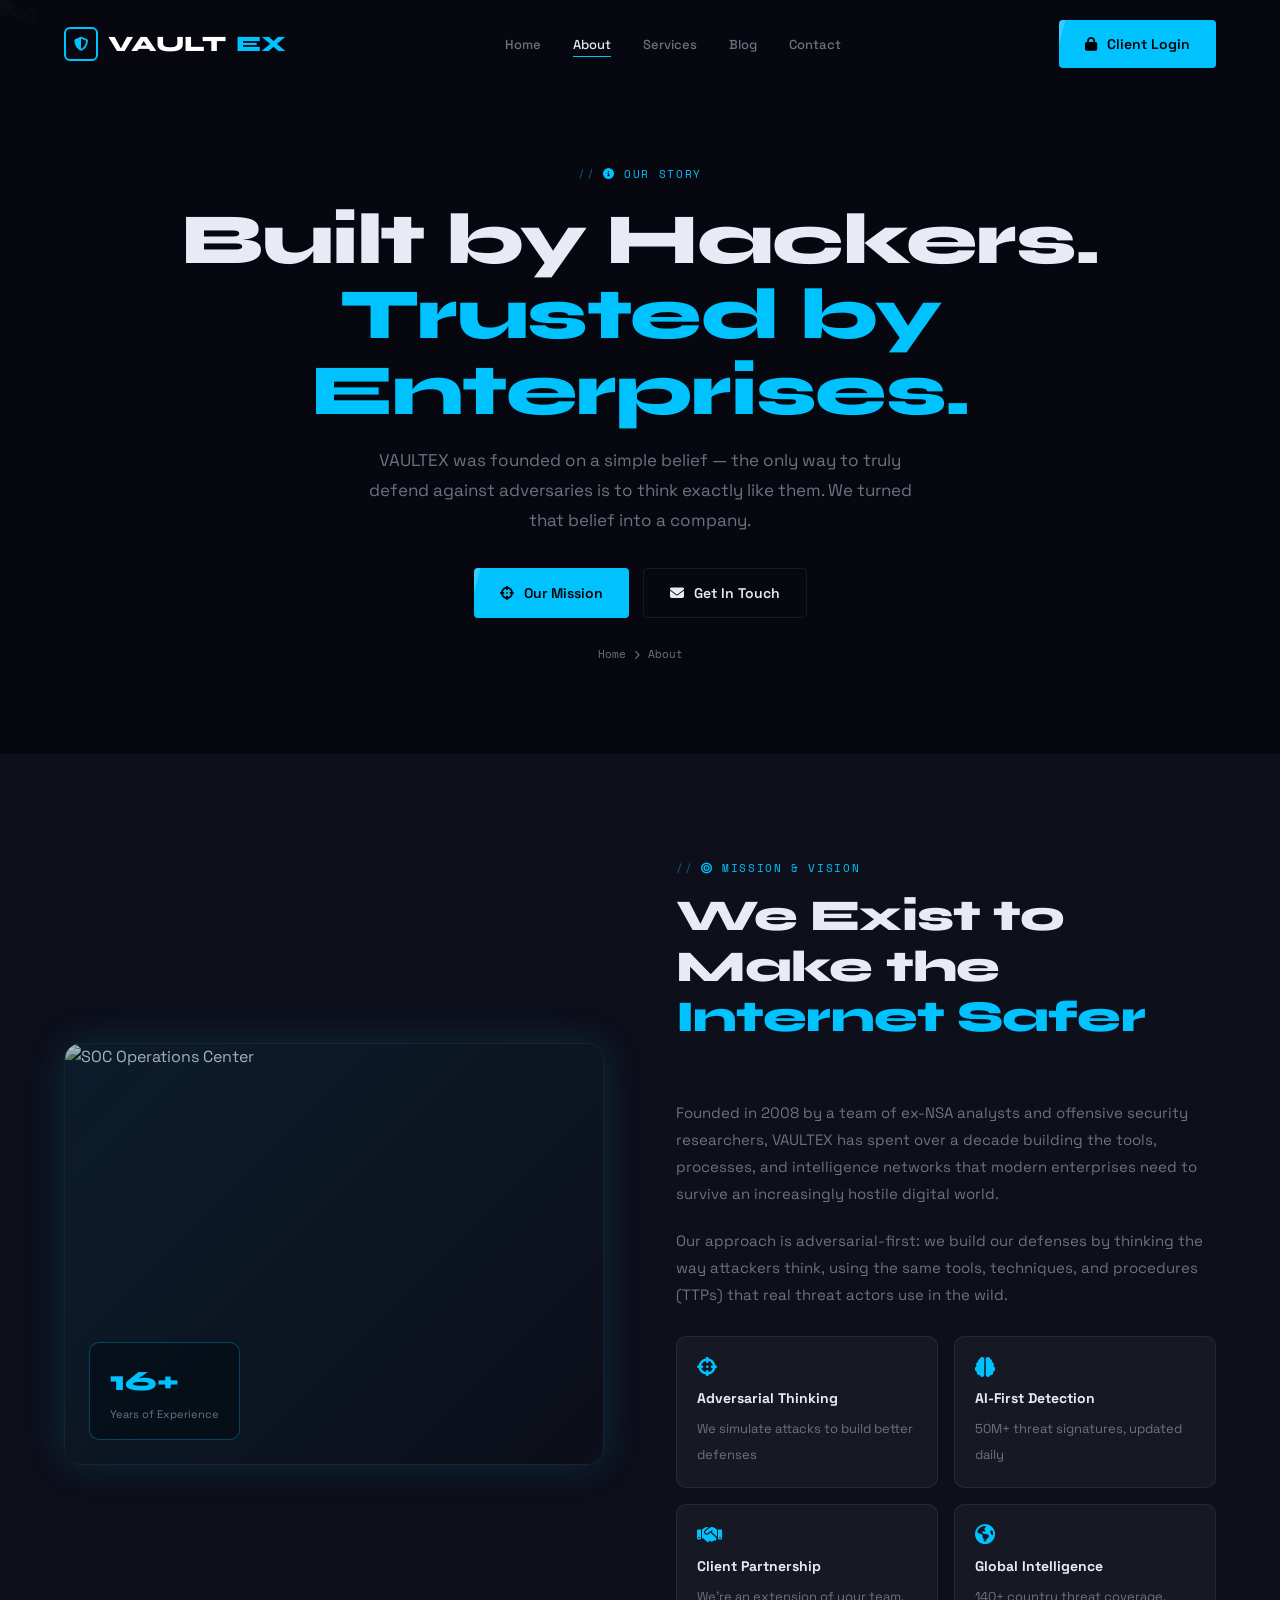
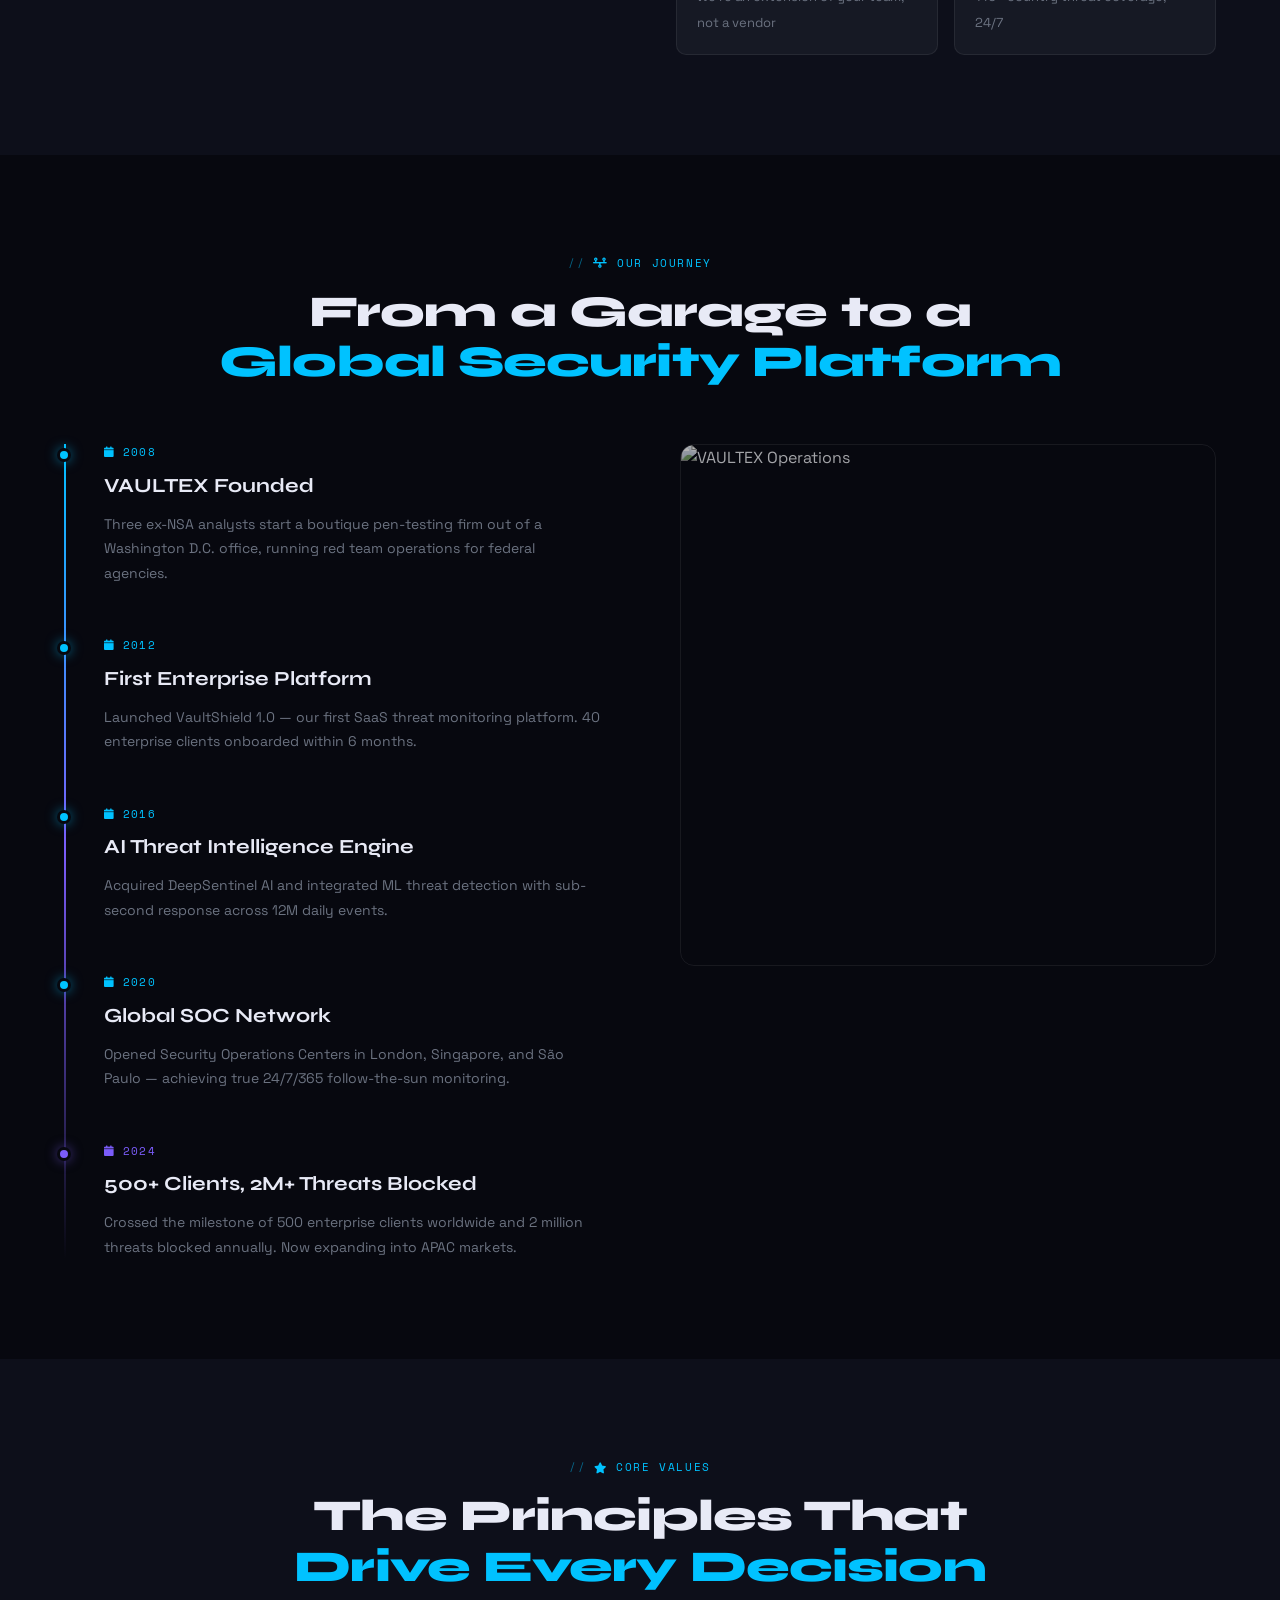
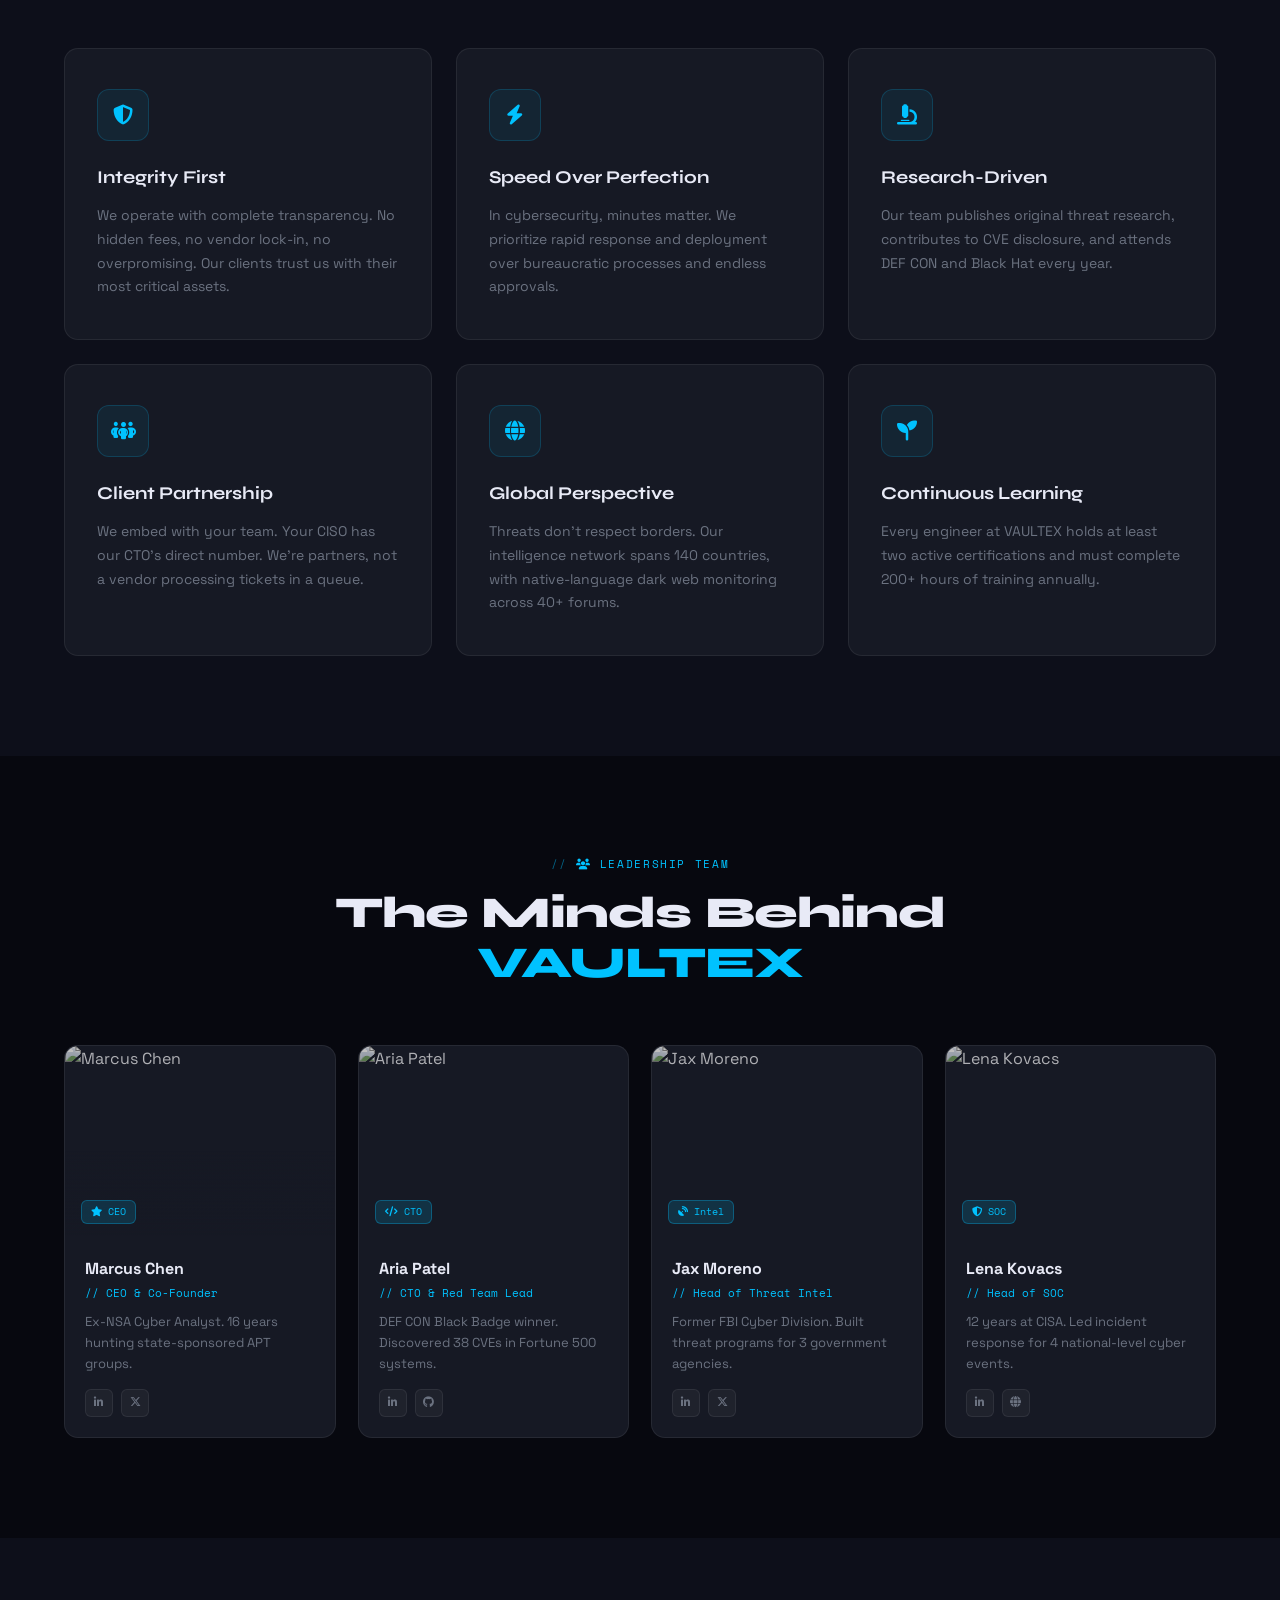
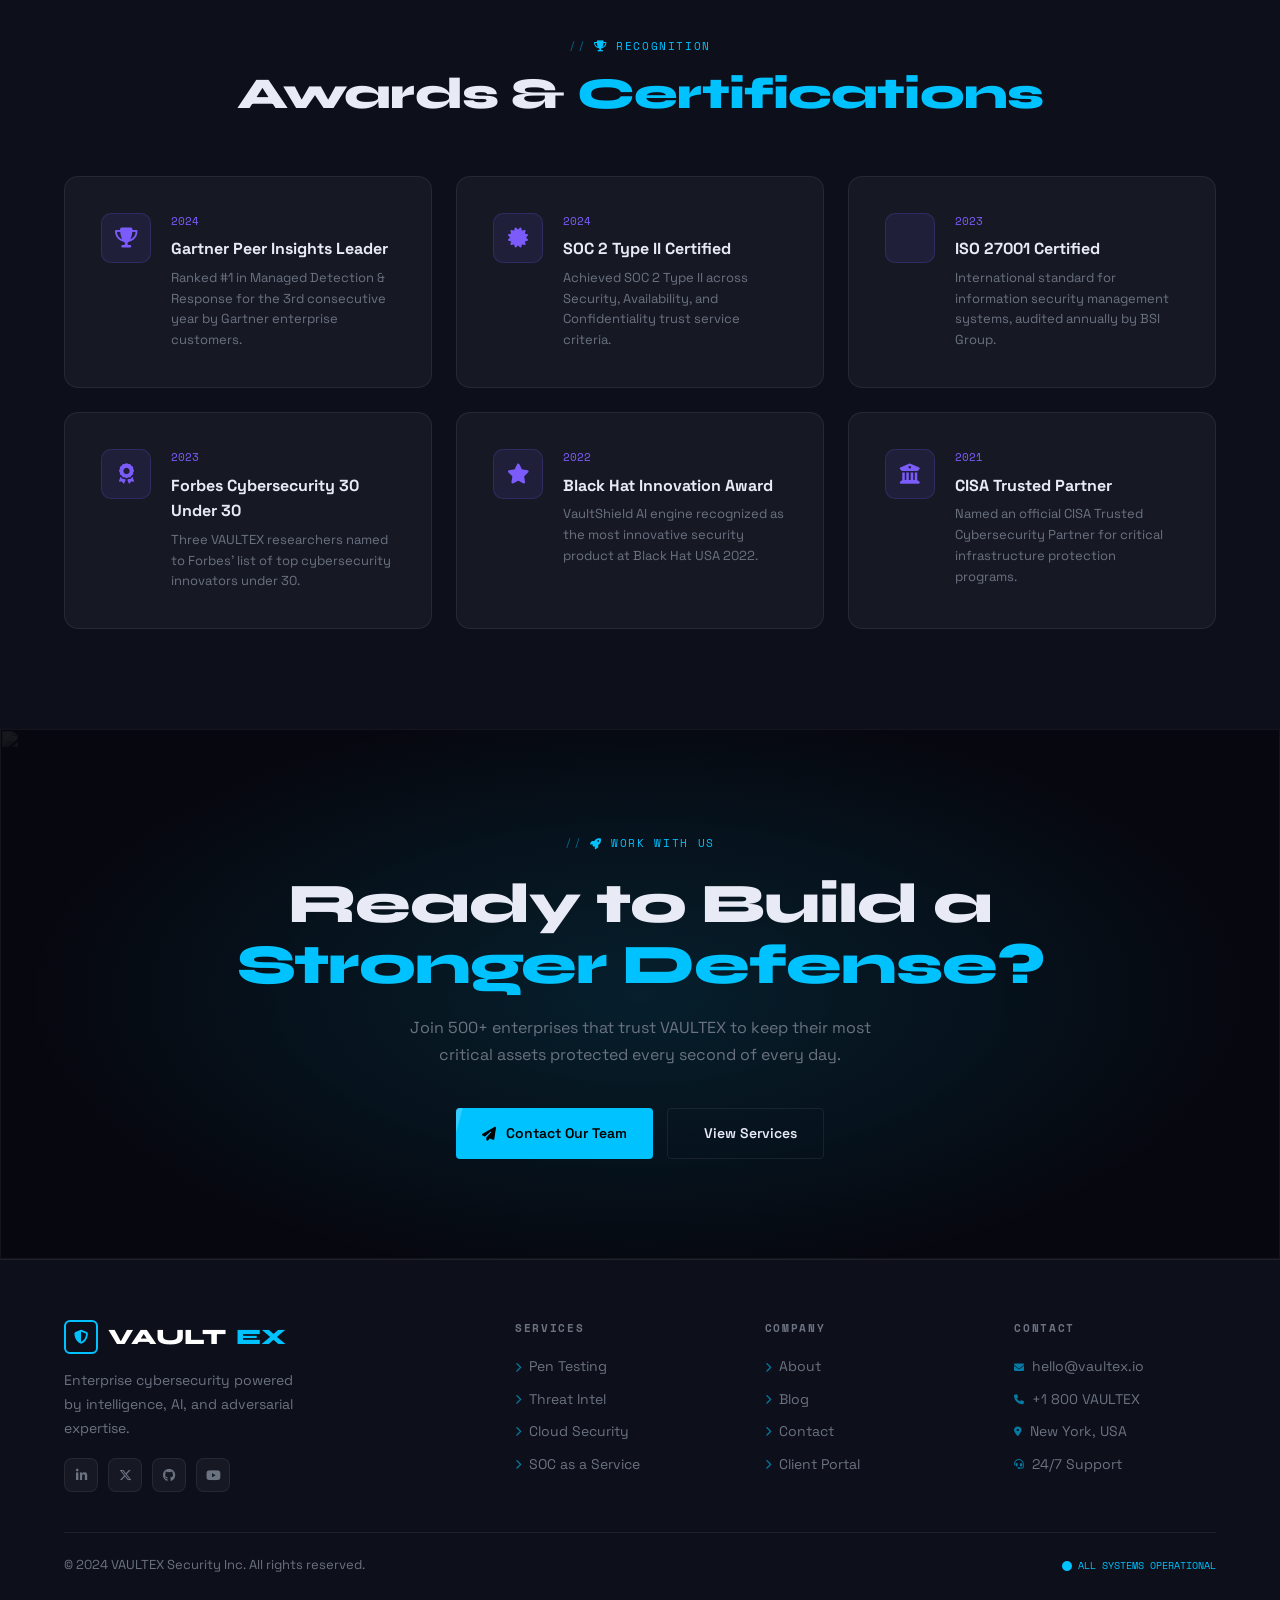
==== about.html @ 7a9f147d "first commit" ====
<!DOCTYPE html>
<html lang="en">
<head>
<meta charset="UTF-8"><meta name="viewport" content="width=device-width, initial-scale=1.0">
<title>About — VAULTEX Cyber Defense</title>
<link href="https://fonts.googleapis.com/css2?family=Space+Grotesk:wght@300;400;500;600;700&family=Space+Mono:wght@400;700&family=Syne:wght@700;800&display=swap" rel="stylesheet">
<link rel="stylesheet" href="https://cdnjs.cloudflare.com/ajax/libs/font-awesome/6.5.1/css/all.min.css">
<style>
:root{--bg:#07080F;--bg2:#0D0F1A;--bg3:#111420;--surface:#161924;--border:rgba(255,255,255,0.07);--accent:#00C2FF;--accent2:#7B5CFA;--danger:#FF3D6B;--green:#00FF88;--text:#E8EAF6;--muted:#6B7280;--mono:'Space Mono',monospace;--sans:'Space Grotesk',sans-serif;--display:'Syne',sans-serif;--glow:0 0 40px rgba(0,194,255,0.15);}
*,*::before,*::after{box-sizing:border-box;margin:0;padding:0;}
html{scroll-behavior:smooth;}
body{background:var(--bg);color:var(--text);font-family:var(--sans);line-height:1.6;overflow-x:hidden;}
::-webkit-scrollbar{width:4px;}::-webkit-scrollbar-track{background:var(--bg);}::-webkit-scrollbar-thumb{background:var(--accent);border-radius:2px;}
.container{max-width:1200px;margin:0 auto;padding:0 24px;}
.tag{font-family:var(--mono);font-size:11px;letter-spacing:.15em;text-transform:uppercase;color:var(--accent);display:inline-flex;align-items:center;gap:8px;}
.tag::before{content:'//';opacity:.5;}
.btn{display:inline-flex;align-items:center;gap:10px;padding:13px 26px;border-radius:4px;font-family:var(--sans);font-weight:600;font-size:14px;cursor:pointer;transition:all .3s;text-decoration:none;border:none;}
.btn-primary{background:var(--accent);color:#000;position:relative;overflow:hidden;}
.btn-primary::after{content:'';position:absolute;inset:0;background:rgba(255,255,255,.2);transform:translateX(-100%) skewX(-15deg);transition:transform .4s;}
.btn-primary:hover::after{transform:translateX(110%) skewX(-15deg);}
.btn-primary:hover{box-shadow:0 0 30px rgba(0,194,255,.4);}
.btn-outline{background:transparent;color:var(--text);border:1px solid var(--border);}
.btn-outline:hover{border-color:var(--accent);color:var(--accent);}
/* NAV */
nav{position:fixed;top:0;left:0;right:0;z-index:1000;padding:20px 0;transition:all .4s;}
nav.scrolled{background:rgba(7,8,15,.95);backdrop-filter:blur(20px);padding:14px 0;border-bottom:1px solid var(--border);}
.nav-inner{display:flex;align-items:center;justify-content:space-between;}
.logo{font-family:var(--display);font-size:22px;font-weight:800;color:#fff;text-decoration:none;display:flex;align-items:center;gap:10px;}
.logo-icon{width:34px;height:34px;border:2px solid var(--accent);border-radius:6px;display:flex;align-items:center;justify-content:center;color:var(--accent);font-size:14px;}
.logo span{color:var(--accent);}
.nav-links{display:flex;align-items:center;gap:32px;list-style:none;}
.nav-links a{font-size:13px;font-weight:500;color:var(--muted);text-decoration:none;transition:color .2s;position:relative;}
.nav-links a::after{content:'';position:absolute;bottom:-4px;left:0;width:0;height:1px;background:var(--accent);transition:width .3s;}
.nav-links a:hover,.nav-links a.active{color:var(--text);}
.nav-links a.active::after,.nav-links a:hover::after{width:100%;}
.hamburger{display:none;flex-direction:column;gap:5px;cursor:pointer;padding:4px;background:none;border:none;}
.hamburger span{display:block;width:24px;height:2px;background:var(--text);border-radius:2px;transition:all .3s;}
.hamburger.open span:nth-child(1){transform:translateY(7px) rotate(45deg);}
.hamburger.open span:nth-child(2){opacity:0;}
.hamburger.open span:nth-child(3){transform:translateY(-7px) rotate(-45deg);}
.mobile-menu{display:none;position:fixed;inset:0;background:rgba(7,8,15,.98);backdrop-filter:blur(20px);z-index:999;flex-direction:column;align-items:center;justify-content:center;gap:28px;opacity:0;transition:opacity .3s;}
.mobile-menu.open{opacity:1;}
.mobile-menu a{font-family:var(--display);font-size:26px;font-weight:700;color:var(--muted);text-decoration:none;transition:color .2s;}
.mobile-menu a:hover{color:var(--accent);}
/* HERO */
.page-hero{padding:160px 0 90px;position:relative;overflow:hidden;}
.ph-bg{position:absolute;inset:0;}
.ph-bg img{width:100%;height:100%;object-fit:cover;opacity:.1;filter:saturate(.3) hue-rotate(180deg);}
.ph-bg::after{content:'';position:absolute;inset:0;background:linear-gradient(180deg,rgba(7,8,15,.8) 0%,rgba(7,8,15,.97) 100%);}
.ph-inner{position:relative;z-index:1;text-align:center;}
.ph-inner .tag{justify-content:center;margin-bottom:18px;}
.ph-title{font-family:var(--display);font-size:clamp(42px,6vw,72px);font-weight:800;line-height:1.05;letter-spacing:-.02em;margin-bottom:18px;}
.ph-title span{color:var(--accent);}
.ph-sub{font-size:17px;color:var(--muted);max-width:580px;margin:0 auto 32px;line-height:1.75;}
.ph-btns{display:flex;gap:14px;justify-content:center;flex-wrap:wrap;}
.breadcrumb{display:flex;align-items:center;justify-content:center;gap:8px;font-family:var(--mono);font-size:11px;color:var(--muted);margin-top:28px;}
.breadcrumb a{color:var(--muted);text-decoration:none;}
.breadcrumb a:hover{color:var(--accent);}
.breadcrumb i{font-size:9px;}
/* SECTIONS */
section{position:relative;z-index:1;}
.sec-header{margin-bottom:56px;}
.sec-header .tag{margin-bottom:14px;}
.sec-title{font-family:var(--display);font-size:clamp(28px,3.5vw,44px);font-weight:800;line-height:1.15;letter-spacing:-.02em;}
.sec-title span{color:var(--accent);}
.sec-sub{font-size:16px;color:var(--muted);margin-top:14px;max-width:520px;}
/* MISSION */
#mission{padding:100px 0;background:var(--bg2);}
.mission-grid{display:grid;grid-template-columns:1fr 1fr;gap:72px;align-items:center;}
.mission-img{position:relative;border-radius:16px;overflow:hidden;border:1px solid var(--border);box-shadow:var(--glow);}
.mission-img img{width:100%;height:420px;object-fit:cover;filter:saturate(.6) brightness(.75);display:block;}
.mission-img::after{content:'';position:absolute;inset:0;background:linear-gradient(135deg,rgba(0,194,255,.08),transparent);}
.mission-badge{position:absolute;bottom:24px;left:24px;background:rgba(7,8,15,.9);backdrop-filter:blur(12px);border:1px solid rgba(0,194,255,.3);border-radius:10px;padding:16px 20px;}
.mb-num{font-family:var(--display);font-size:28px;font-weight:800;color:var(--accent);}
.mb-label{font-size:11px;color:var(--muted);margin-top:2px;}
.mission-text p{font-size:15px;color:var(--muted);line-height:1.8;margin-bottom:20px;}
.mission-pillars{display:grid;grid-template-columns:1fr 1fr;gap:16px;margin-top:28px;}
.pillar{background:var(--surface);border:1px solid var(--border);border-radius:10px;padding:20px;transition:all .3s;}
.pillar:hover{border-color:rgba(0,194,255,.3);box-shadow:var(--glow);}
.pillar i{font-size:20px;color:var(--accent);margin-bottom:10px;display:block;}
.pillar strong{font-size:14px;font-weight:700;display:block;margin-bottom:6px;}
.pillar span{font-size:13px;color:var(--muted);}
/* STORY */
#story{padding:100px 0;}
.timeline{position:relative;padding-left:40px;}
.timeline::before{content:'';position:absolute;left:0;top:0;bottom:0;width:2px;background:linear-gradient(180deg,var(--accent),var(--accent2),transparent);}
.t-item{position:relative;margin-bottom:52px;}
.t-item:last-child{margin-bottom:0;}
.t-dot{position:absolute;left:-47px;top:4px;width:14px;height:14px;border-radius:50%;background:var(--accent);box-shadow:0 0 12px rgba(0,194,255,.5);border:3px solid var(--bg);}
.t-year{font-family:var(--mono);font-size:11px;color:var(--accent);letter-spacing:.1em;margin-bottom:8px;}
.t-title{font-family:var(--display);font-size:20px;font-weight:700;margin-bottom:10px;}
.t-desc{font-size:14px;color:var(--muted);line-height:1.75;max-width:560px;}
.story-grid{display:grid;grid-template-columns:1fr 1fr;gap:80px;align-items:start;}
.story-img{border-radius:14px;overflow:hidden;border:1px solid var(--border);position:sticky;top:100px;}
.story-img img{width:100%;height:520px;object-fit:cover;filter:saturate(.5) brightness(.7);display:block;}
/* VALUES */
#values{padding:100px 0;background:var(--bg2);}
.values-grid{display:grid;grid-template-columns:repeat(3,1fr);gap:24px;}
.value-card{background:var(--surface);border:1px solid var(--border);border-radius:14px;padding:40px 32px;transition:all .35s;position:relative;overflow:hidden;}
.value-card::before{content:'';position:absolute;top:0;left:0;right:0;height:2px;background:linear-gradient(90deg,var(--accent),var(--accent2));transform:scaleX(0);transition:transform .4s;}
.value-card:hover::before{transform:scaleX(1);}
.value-card:hover{background:var(--bg3);transform:translateY(-4px);}
.v-icon{width:52px;height:52px;border-radius:12px;background:rgba(0,194,255,.07);border:1px solid rgba(0,194,255,.18);display:flex;align-items:center;justify-content:center;color:var(--accent);font-size:20px;margin-bottom:22px;}
.v-title{font-family:var(--display);font-size:18px;font-weight:700;margin-bottom:12px;}
.v-desc{font-size:14px;color:var(--muted);line-height:1.7;}
/* TEAM */
#team{padding:100px 0;}
.team-grid{display:grid;grid-template-columns:repeat(4,1fr);gap:22px;}
.team-card{background:var(--surface);border:1px solid var(--border);border-radius:14px;overflow:hidden;transition:all .35s;}
.team-card:hover{border-color:rgba(0,194,255,.3);transform:translateY(-5px);box-shadow:0 20px 40px rgba(0,0,0,.4),var(--glow);}
.tc-avatar{height:190px;overflow:hidden;position:relative;}
.tc-avatar img{width:100%;height:100%;object-fit:cover;filter:saturate(.5) brightness(.75);transition:all .4s;}
.team-card:hover .tc-avatar img{filter:saturate(.8) brightness(.9);}
.tc-avatar::after{content:'';position:absolute;inset:0;background:linear-gradient(180deg,transparent 55%,rgba(22,25,36,.95) 100%);}
.tc-badge{position:absolute;bottom:12px;left:16px;z-index:2;background:rgba(0,194,255,.15);border:1px solid rgba(0,194,255,.3);border-radius:6px;padding:3px 9px;font-family:var(--mono);font-size:10px;color:var(--accent);}
.tc-info{padding:20px;}
.tc-name{font-weight:700;font-size:16px;margin-bottom:3px;}
.tc-role{font-size:11px;color:var(--accent);font-family:var(--mono);margin-bottom:10px;}
.tc-bio{font-size:13px;color:var(--muted);line-height:1.6;}
.tc-socials{display:flex;gap:8px;margin-top:14px;}
.tc-socials a{width:28px;height:28px;border-radius:6px;background:rgba(255,255,255,.04);border:1px solid var(--border);display:flex;align-items:center;justify-content:center;color:var(--muted);font-size:11px;text-decoration:none;transition:all .2s;}
.tc-socials a:hover{color:var(--accent);border-color:var(--accent);}
/* AWARDS */
#awards{padding:100px 0;background:var(--bg2);}
.awards-grid{display:grid;grid-template-columns:repeat(3,1fr);gap:24px;}
.award-card{background:var(--surface);border:1px solid var(--border);border-radius:14px;padding:36px;display:flex;gap:20px;align-items:flex-start;transition:all .3s;}
.award-card:hover{border-color:rgba(123,92,250,.3);box-shadow:0 0 40px rgba(123,92,250,.1);}
.aw-icon{width:50px;height:50px;border-radius:10px;background:rgba(123,92,250,.1);border:1px solid rgba(123,92,250,.2);display:flex;align-items:center;justify-content:center;color:var(--accent2);font-size:20px;flex-shrink:0;}
.aw-year{font-family:var(--mono);font-size:11px;color:var(--accent2);margin-bottom:6px;}
.aw-title{font-weight:700;font-size:16px;margin-bottom:6px;}
.aw-body{font-size:13px;color:var(--muted);line-height:1.6;}
/* CTA */
#cta-about{padding:100px 0;position:relative;overflow:hidden;}
.cta-bg-img{position:absolute;inset:0;}
.cta-bg-img img{width:100%;height:100%;object-fit:cover;opacity:.07;filter:saturate(.3) hue-rotate(180deg);}
.cta-bg-img::after{content:'';position:absolute;inset:0;background:radial-gradient(ellipse 70% 80% at 50% 50%,rgba(0,194,255,.06) 0%,transparent 70%);}
.cta-center{text-align:center;position:relative;z-index:1;}
.cta-center .tag{justify-content:center;margin-bottom:20px;}
.cta-title{font-family:var(--display);font-size:clamp(32px,4.5vw,56px);font-weight:800;line-height:1.1;letter-spacing:-.02em;margin-bottom:18px;}
.cta-title span{color:var(--accent);}
.cta-sub{font-size:16px;color:var(--muted);max-width:500px;margin:0 auto 40px;line-height:1.7;}
.cta-btns{display:flex;gap:14px;justify-content:center;flex-wrap:wrap;}
/* FOOTER */
footer{background:var(--bg2);border-top:1px solid var(--border);padding:60px 0 28px;}
.footer-grid{display:grid;grid-template-columns:2fr 1fr 1fr 1fr;gap:48px;margin-bottom:40px;}
.footer-brand p{font-size:14px;color:var(--muted);line-height:1.7;max-width:240px;margin:14px 0 18px;}
.footer-socials{display:flex;gap:10px;}
.footer-socials a{width:34px;height:34px;border-radius:8px;background:var(--surface);border:1px solid var(--border);display:flex;align-items:center;justify-content:center;color:var(--muted);font-size:13px;text-decoration:none;transition:all .2s;}
.footer-socials a:hover{color:var(--accent);border-color:var(--accent);}
.footer-col h4{font-size:11px;font-family:var(--mono);letter-spacing:.15em;text-transform:uppercase;color:var(--muted);margin-bottom:18px;}
.footer-col ul{list-style:none;display:flex;flex-direction:column;gap:10px;}
.footer-col a{font-size:14px;color:var(--muted);text-decoration:none;transition:color .2s;display:flex;align-items:center;gap:8px;}
.footer-col a i{font-size:10px;color:var(--accent);opacity:.6;}
.footer-col a:hover{color:var(--text);}
.footer-bottom{border-top:1px solid var(--border);padding-top:22px;display:flex;align-items:center;justify-content:space-between;}
.footer-copy{font-size:13px;color:var(--muted);}
.footer-status{font-family:var(--mono);font-size:10px;color:var(--accent);display:flex;align-items:center;gap:6px;}
/* ANIMS */
.reveal{opacity:0;transform:translateY(28px);transition:opacity .65s ease,transform .65s ease;}
.reveal.visible{opacity:1;transform:translateY(0);}
.reveal-left{opacity:0;transform:translateX(-36px);transition:opacity .65s ease,transform .65s ease;}
.reveal-left.visible{opacity:1;transform:translateX(0);}
.reveal-right{opacity:0;transform:translateX(36px);transition:opacity .65s ease,transform .65s ease;}
.reveal-right.visible{opacity:1;transform:translateX(0);}
.d1{transition-delay:.1s;}.d2{transition-delay:.2s;}.d3{transition-delay:.3s;}.d4{transition-delay:.4s;}
@keyframes blink{0%,100%{opacity:1;}50%{opacity:.2;}}
@media(max-width:1024px){
  .mission-grid,.story-grid{grid-template-columns:1fr;}
  .values-grid{grid-template-columns:1fr 1fr;}
  .team-grid{grid-template-columns:1fr 1fr;}
  .awards-grid{grid-template-columns:1fr 1fr;}
  .story-img{position:static;}
  .story-img img{height:320px;}
  .footer-grid{grid-template-columns:1fr 1fr;}
}
@media(max-width:768px){
  .nav-links,.nav-cta{display:none;}
  .hamburger{display:flex;}
  .mobile-menu{display:flex;}
  .values-grid,.team-grid,.awards-grid{grid-template-columns:1fr;}
  .mission-pillars{grid-template-columns:1fr;}
  .footer-grid{grid-template-columns:1fr;}
  .footer-bottom{flex-direction:column;gap:10px;text-align:center;}
}
</style>
</head>
<body>
<nav id="navbar">
  <div class="container">
    <div class="nav-inner">
      <a href="index.html" class="logo"><div class="logo-icon"><i class="fa-solid fa-shield-halved"></i></div>VAULT<span>EX</span></a>
      <ul class="nav-links">
        <li><a href="index.html">Home</a></li>
        <li><a href="about.html" class="active">About</a></li>
        <li><a href="services.html">Services</a></li>
        <li><a href="blog.html">Blog</a></li>
        <li><a href="contact.html">Contact</a></li>
      </ul>
      <a href="login.html" class="btn btn-primary nav-cta"><i class="fa-solid fa-lock"></i> Client Login</a>
      <button class="hamburger" id="hamburger"><span></span><span></span><span></span></button>
    </div>
  </div>
</nav>
<div class="mobile-menu" id="mobileMenu">
  <a href="index.html" class="menu-link">Home</a>
  <a href="about.html" class="menu-link">About</a>
  <a href="services.html" class="menu-link">Services</a>
  <a href="blog.html" class="menu-link">Blog</a>
  <a href="contact.html" class="menu-link">Contact</a>
  <a href="login.html" class="btn btn-primary">Client Login</a>
</div>

<!-- 1: HERO -->
<section class="page-hero">
  <div class="ph-bg"><img src="https://images.unsplash.com/photo-1550751827-4bd374c3f58b?w=1600&q=80&auto=format" alt="bg"></div>
  <div class="container">
    <div class="ph-inner reveal">
      <span class="tag"><i class="fa-solid fa-circle-info"></i> Our Story</span>
      <h1 class="ph-title">Built by Hackers.<br><span>Trusted by Enterprises.</span></h1>
      <p class="ph-sub">VAULTEX was founded on a simple belief — the only way to truly defend against adversaries is to think exactly like them. We turned that belief into a company.</p>
      <div class="ph-btns">
        <a href="#mission" class="btn btn-primary"><i class="fa-solid fa-crosshairs"></i> Our Mission</a>
        <a href="contact.html" class="btn btn-outline"><i class="fa-solid fa-envelope"></i> Get In Touch</a>
      </div>
      <div class="breadcrumb"><a href="index.html">Home</a><i class="fa-solid fa-chevron-right"></i><span>About</span></div>
    </div>
  </div>
</section>

<!-- 2: MISSION -->
<section id="mission">
  <div class="container">
    <div class="mission-grid">
      <div class="mission-img reveal-left">
        <img src="https://images.unsplash.com/photo-1504384308090-c894fdcc538d?w=800&q=80&auto=format" alt="SOC Operations Center">
        <div class="mission-badge"><div class="mb-num">16+</div><div class="mb-label">Years of Experience</div></div>
      </div>
      <div class="reveal-right">
        <div class="sec-header">
          <span class="tag"><i class="fa-solid fa-bullseye"></i> Mission & Vision</span>
          <h2 class="sec-title">We Exist to Make the<br><span>Internet Safer</span></h2>
        </div>
        <div class="mission-text">
          <p>Founded in 2008 by a team of ex-NSA analysts and offensive security researchers, VAULTEX has spent over a decade building the tools, processes, and intelligence networks that modern enterprises need to survive an increasingly hostile digital world.</p>
          <p>Our approach is adversarial-first: we build our defenses by thinking the way attackers think, using the same tools, techniques, and procedures (TTPs) that real threat actors use in the wild.</p>
        </div>
        <div class="mission-pillars">
          <div class="pillar"><i class="fa-solid fa-crosshairs"></i><strong>Adversarial Thinking</strong><span>We simulate attacks to build better defenses</span></div>
          <div class="pillar"><i class="fa-solid fa-brain"></i><strong>AI-First Detection</strong><span>50M+ threat signatures, updated daily</span></div>
          <div class="pillar"><i class="fa-solid fa-handshake"></i><strong>Client Partnership</strong><span>We're an extension of your team, not a vendor</span></div>
          <div class="pillar"><i class="fa-solid fa-earth-americas"></i><strong>Global Intelligence</strong><span>140+ country threat coverage, 24/7</span></div>
        </div>
      </div>
    </div>
  </div>
</section>

<!-- 3: STORY TIMELINE -->
<section id="story" style="padding:100px 0;">
  <div class="container">
    <div class="sec-header reveal" style="text-align:center;align-items:center;display:flex;flex-direction:column;">
      <span class="tag"><i class="fa-solid fa-timeline"></i> Our Journey</span>
      <h2 class="sec-title" style="text-align:center;">From a Garage to a<br><span>Global Security Platform</span></h2>
    </div>
    <div class="story-grid">
      <div class="timeline">
        <div class="t-item reveal d1">
          <div class="t-dot"></div>
          <div class="t-year"><i class="fa-solid fa-calendar"></i> 2008</div>
          <div class="t-title">VAULTEX Founded</div>
          <p class="t-desc">Three ex-NSA analysts start a boutique pen-testing firm out of a Washington D.C. office, running red team operations for federal agencies.</p>
        </div>
        <div class="t-item reveal d2">
          <div class="t-dot"></div>
          <div class="t-year"><i class="fa-solid fa-calendar"></i> 2012</div>
          <div class="t-title">First Enterprise Platform</div>
          <p class="t-desc">Launched VaultShield 1.0 — our first SaaS threat monitoring platform. 40 enterprise clients onboarded within 6 months.</p>
        </div>
        <div class="t-item reveal d3">
          <div class="t-dot"></div>
          <div class="t-year"><i class="fa-solid fa-calendar"></i> 2016</div>
          <div class="t-title">AI Threat Intelligence Engine</div>
          <p class="t-desc">Acquired DeepSentinel AI and integrated ML threat detection with sub-second response across 12M daily events.</p>
        </div>
        <div class="t-item reveal d4">
          <div class="t-dot"></div>
          <div class="t-year"><i class="fa-solid fa-calendar"></i> 2020</div>
          <div class="t-title">Global SOC Network</div>
          <p class="t-desc">Opened Security Operations Centers in London, Singapore, and São Paulo — achieving true 24/7/365 follow-the-sun monitoring.</p>
        </div>
        <div class="t-item reveal">
          <div class="t-dot" style="background:var(--accent2);box-shadow:0 0 12px rgba(123,92,250,.5);"></div>
          <div class="t-year" style="color:var(--accent2);"><i class="fa-solid fa-calendar"></i> 2024</div>
          <div class="t-title">500+ Clients, 2M+ Threats Blocked</div>
          <p class="t-desc">Crossed the milestone of 500 enterprise clients worldwide and 2 million threats blocked annually. Now expanding into APAC markets.</p>
        </div>
      </div>
      <div class="story-img reveal-right">
        <img src="https://images.unsplash.com/photo-1563986768609-322da13575f3?w=700&q=80&auto=format" alt="VAULTEX Operations">
      </div>
    </div>
  </div>
</section>

<!-- 4: VALUES -->
<section id="values">
  <div class="container">
    <div class="sec-header reveal" style="text-align:center;display:flex;flex-direction:column;align-items:center;">
      <span class="tag"><i class="fa-solid fa-star"></i> Core Values</span>
      <h2 class="sec-title">The Principles That<br><span>Drive Every Decision</span></h2>
    </div>
    <div class="values-grid">
      <div class="value-card reveal d1"><div class="v-icon"><i class="fa-solid fa-shield-halved"></i></div><div class="v-title">Integrity First</div><p class="v-desc">We operate with complete transparency. No hidden fees, no vendor lock-in, no overpromising. Our clients trust us with their most critical assets.</p></div>
      <div class="value-card reveal d2"><div class="v-icon"><i class="fa-solid fa-bolt"></i></div><div class="v-title">Speed Over Perfection</div><p class="v-desc">In cybersecurity, minutes matter. We prioritize rapid response and deployment over bureaucratic processes and endless approvals.</p></div>
      <div class="value-card reveal d3"><div class="v-icon"><i class="fa-solid fa-microscope"></i></div><div class="v-title">Research-Driven</div><p class="v-desc">Our team publishes original threat research, contributes to CVE disclosure, and attends DEF CON and Black Hat every year.</p></div>
      <div class="value-card reveal d1"><div class="v-icon"><i class="fa-solid fa-people-group"></i></div><div class="v-title">Client Partnership</div><p class="v-desc">We embed with your team. Your CISO has our CTO's direct number. We're partners, not a vendor processing tickets in a queue.</p></div>
      <div class="value-card reveal d2"><div class="v-icon"><i class="fa-solid fa-globe"></i></div><div class="v-title">Global Perspective</div><p class="v-desc">Threats don't respect borders. Our intelligence network spans 140 countries, with native-language dark web monitoring across 40+ forums.</p></div>
      <div class="value-card reveal d3"><div class="v-icon"><i class="fa-solid fa-seedling"></i></div><div class="v-title">Continuous Learning</div><p class="v-desc">Every engineer at VAULTEX holds at least two active certifications and must complete 200+ hours of training annually.</p></div>
    </div>
  </div>
</section>

<!-- 5: TEAM -->
<section id="team" style="padding:100px 0;">
  <div class="container">
    <div class="sec-header reveal" style="text-align:center;display:flex;flex-direction:column;align-items:center;">
      <span class="tag"><i class="fa-solid fa-users"></i> Leadership Team</span>
      <h2 class="sec-title">The Minds Behind<br><span>VAULTEX</span></h2>
    </div>
    <div class="team-grid">
      <div class="team-card reveal d1">
        <div class="tc-avatar"><img src="https://images.unsplash.com/photo-1507003211169-0a1dd7228f2d?w=400&q=80&auto=format&fit=crop" alt="Marcus Chen"><div class="tc-badge"><i class="fa-solid fa-star"></i> CEO</div></div>
        <div class="tc-info"><div class="tc-name">Marcus Chen</div><div class="tc-role">// CEO & Co-Founder</div><p class="tc-bio">Ex-NSA Cyber Analyst. 16 years hunting state-sponsored APT groups.</p><div class="tc-socials"><a href="#"><i class="fa-brands fa-linkedin-in"></i></a><a href="#"><i class="fa-brands fa-x-twitter"></i></a></div></div>
      </div>
      <div class="team-card reveal d2">
        <div class="tc-avatar"><img src="https://images.unsplash.com/photo-1580489944761-15a19d654956?w=400&q=80&auto=format&fit=crop" alt="Aria Patel"><div class="tc-badge"><i class="fa-solid fa-code"></i> CTO</div></div>
        <div class="tc-info"><div class="tc-name">Aria Patel</div><div class="tc-role">// CTO & Red Team Lead</div><p class="tc-bio">DEF CON Black Badge winner. Discovered 38 CVEs in Fortune 500 systems.</p><div class="tc-socials"><a href="#"><i class="fa-brands fa-linkedin-in"></i></a><a href="#"><i class="fa-brands fa-github"></i></a></div></div>
      </div>
      <div class="team-card reveal d3">
        <div class="tc-avatar"><img src="https://images.unsplash.com/photo-1500648767791-00dcc994a43e?w=400&q=80&auto=format&fit=crop" alt="Jax Moreno"><div class="tc-badge"><i class="fa-solid fa-satellite-dish"></i> Intel</div></div>
        <div class="tc-info"><div class="tc-name">Jax Moreno</div><div class="tc-role">// Head of Threat Intel</div><p class="tc-bio">Former FBI Cyber Division. Built threat programs for 3 government agencies.</p><div class="tc-socials"><a href="#"><i class="fa-brands fa-linkedin-in"></i></a><a href="#"><i class="fa-brands fa-x-twitter"></i></a></div></div>
      </div>
      <div class="team-card reveal d4">
        <div class="tc-avatar"><img src="https://images.unsplash.com/photo-1573496359142-b8d87734a5a2?w=400&q=80&auto=format&fit=crop" alt="Lena Kovacs"><div class="tc-badge"><i class="fa-solid fa-shield-halved"></i> SOC</div></div>
        <div class="tc-info"><div class="tc-name">Lena Kovacs</div><div class="tc-role">// Head of SOC</div><p class="tc-bio">12 years at CISA. Led incident response for 4 national-level cyber events.</p><div class="tc-socials"><a href="#"><i class="fa-brands fa-linkedin-in"></i></a><a href="#"><i class="fa-solid fa-globe"></i></a></div></div>
      </div>
    </div>
  </div>
</section>

<!-- 6: AWARDS + CTA -->
<section id="awards">
  <div class="container">
    <div class="sec-header reveal" style="text-align:center;display:flex;flex-direction:column;align-items:center;">
      <span class="tag"><i class="fa-solid fa-trophy"></i> Recognition</span>
      <h2 class="sec-title">Awards & <span>Certifications</span></h2>
    </div>
    <div class="awards-grid">
      <div class="award-card reveal d1"><div class="aw-icon"><i class="fa-solid fa-trophy"></i></div><div><div class="aw-year">2024</div><div class="aw-title">Gartner Peer Insights Leader</div><p class="aw-body">Ranked #1 in Managed Detection & Response for the 3rd consecutive year by Gartner enterprise customers.</p></div></div>
      <div class="award-card reveal d2"><div class="aw-icon"><i class="fa-solid fa-certificate"></i></div><div><div class="aw-year">2024</div><div class="aw-title">SOC 2 Type II Certified</div><p class="aw-body">Achieved SOC 2 Type II across Security, Availability, and Confidentiality trust service criteria.</p></div></div>
      <div class="award-card reveal d3"><div class="aw-icon"><i class="fa-solid fa-shield-check"></i></div><div><div class="aw-year">2023</div><div class="aw-title">ISO 27001 Certified</div><p class="aw-body">International standard for information security management systems, audited annually by BSI Group.</p></div></div>
      <div class="award-card reveal d1"><div class="aw-icon"><i class="fa-solid fa-award"></i></div><div><div class="aw-year">2023</div><div class="aw-title">Forbes Cybersecurity 30 Under 30</div><p class="aw-body">Three VAULTEX researchers named to Forbes' list of top cybersecurity innovators under 30.</p></div></div>
      <div class="award-card reveal d2"><div class="aw-icon"><i class="fa-solid fa-star"></i></div><div><div class="aw-year">2022</div><div class="aw-title">Black Hat Innovation Award</div><p class="aw-body">VaultShield AI engine recognized as the most innovative security product at Black Hat USA 2022.</p></div></div>
      <div class="award-card reveal d3"><div class="aw-icon"><i class="fa-solid fa-building-columns"></i></div><div><div class="aw-year">2021</div><div class="aw-title">CISA Trusted Partner</div><p class="aw-body">Named an official CISA Trusted Cybersecurity Partner for critical infrastructure protection programs.</p></div></div>
    </div>
  </div>
</section>

<section id="cta-about" style="padding:100px 0;position:relative;overflow:hidden;">
  <div class="cta-bg-img"><img src="https://images.unsplash.com/photo-1451187580459-43490279c0fa?w=1600&q=80&auto=format" alt=""><div style="position:absolute;inset:0;background:radial-gradient(ellipse 70% 80% at 50% 50%,rgba(0,194,255,.07) 0%,transparent 70%);"></div></div>
  <div class="container">
    <div class="cta-center reveal">
      <span class="tag"><i class="fa-solid fa-rocket"></i> Work With Us</span>
      <h2 class="cta-title">Ready to Build a<br><span>Stronger Defense?</span></h2>
      <p class="cta-sub">Join 500+ enterprises that trust VAULTEX to keep their most critical assets protected every second of every day.</p>
      <div class="cta-btns">
        <a href="contact.html" class="btn btn-primary"><i class="fa-solid fa-paper-plane"></i> Contact Our Team</a>
        <a href="services.html" class="btn btn-outline"><i class="fa-solid fa-grid-2"></i> View Services</a>
      </div>
    </div>
  </div>
</section>

<footer>
  <div class="container">
    <div class="footer-grid">
      <div class="footer-brand">
        <a href="index.html" class="logo"><div class="logo-icon"><i class="fa-solid fa-shield-halved"></i></div>VAULT<span>EX</span></a>
        <p>Enterprise cybersecurity powered by intelligence, AI, and adversarial expertise.</p>
        <div class="footer-socials"><a href="#"><i class="fa-brands fa-linkedin-in"></i></a><a href="#"><i class="fa-brands fa-x-twitter"></i></a><a href="#"><i class="fa-brands fa-github"></i></a><a href="#"><i class="fa-brands fa-youtube"></i></a></div>
      </div>
      <div class="footer-col"><h4>Services</h4><ul><li><a href="services.html"><i class="fa-solid fa-chevron-right"></i>Pen Testing</a></li><li><a href="services.html"><i class="fa-solid fa-chevron-right"></i>Threat Intel</a></li><li><a href="services.html"><i class="fa-solid fa-chevron-right"></i>Cloud Security</a></li><li><a href="services.html"><i class="fa-solid fa-chevron-right"></i>SOC as a Service</a></li></ul></div>
      <div class="footer-col"><h4>Company</h4><ul><li><a href="about.html"><i class="fa-solid fa-chevron-right"></i>About</a></li><li><a href="blog.html"><i class="fa-solid fa-chevron-right"></i>Blog</a></li><li><a href="contact.html"><i class="fa-solid fa-chevron-right"></i>Contact</a></li><li><a href="login.html"><i class="fa-solid fa-chevron-right"></i>Client Portal</a></li></ul></div>
      <div class="footer-col"><h4>Contact</h4><ul><li><a href="#"><i class="fa-solid fa-envelope"></i>hello@vaultex.io</a></li><li><a href="#"><i class="fa-solid fa-phone"></i>+1 800 VAULTEX</a></li><li><a href="#"><i class="fa-solid fa-location-dot"></i>New York, USA</a></li><li><a href="#"><i class="fa-solid fa-headset"></i>24/7 Support</a></li></ul></div>
    </div>
    <div class="footer-bottom">
      <div class="footer-copy">© 2024 VAULTEX Security Inc. All rights reserved.</div>
      <div class="footer-status"><i class="fa-solid fa-circle" style="animation:blink 1.5s infinite;"></i> ALL SYSTEMS OPERATIONAL</div>
    </div>
  </div>
</footer>
<script>
window.addEventListener('scroll',()=>document.getElementById('navbar').classList.toggle('scrolled',scrollY>60));
const hb=document.getElementById('hamburger'),mm=document.getElementById('mobileMenu');
hb.addEventListener('click',()=>{hb.classList.toggle('open');const o=hb.classList.contains('open');mm.classList.toggle('open',o);mm.style.display=o?'flex':'none';});
document.querySelectorAll('.menu-link,.mobile-menu .btn').forEach(l=>l.addEventListener('click',()=>{hb.classList.remove('open');mm.classList.remove('open');mm.style.display='none';}));
const obs=new IntersectionObserver(e=>e.forEach(x=>{if(x.isIntersecting)x.target.classList.add('visible');}),{threshold:.1});
document.querySelectorAll('.reveal,.reveal-left,.reveal-right').forEach(el=>obs.observe(el));
document.querySelectorAll('a[href^="#"]').forEach(a=>a.addEventListener('click',e=>{const t=document.querySelector(a.getAttribute('href'));if(t){e.preventDefault();t.scrollIntoView({behavior:'smooth',block:'start'});}}));
</script>
</body>
</html>
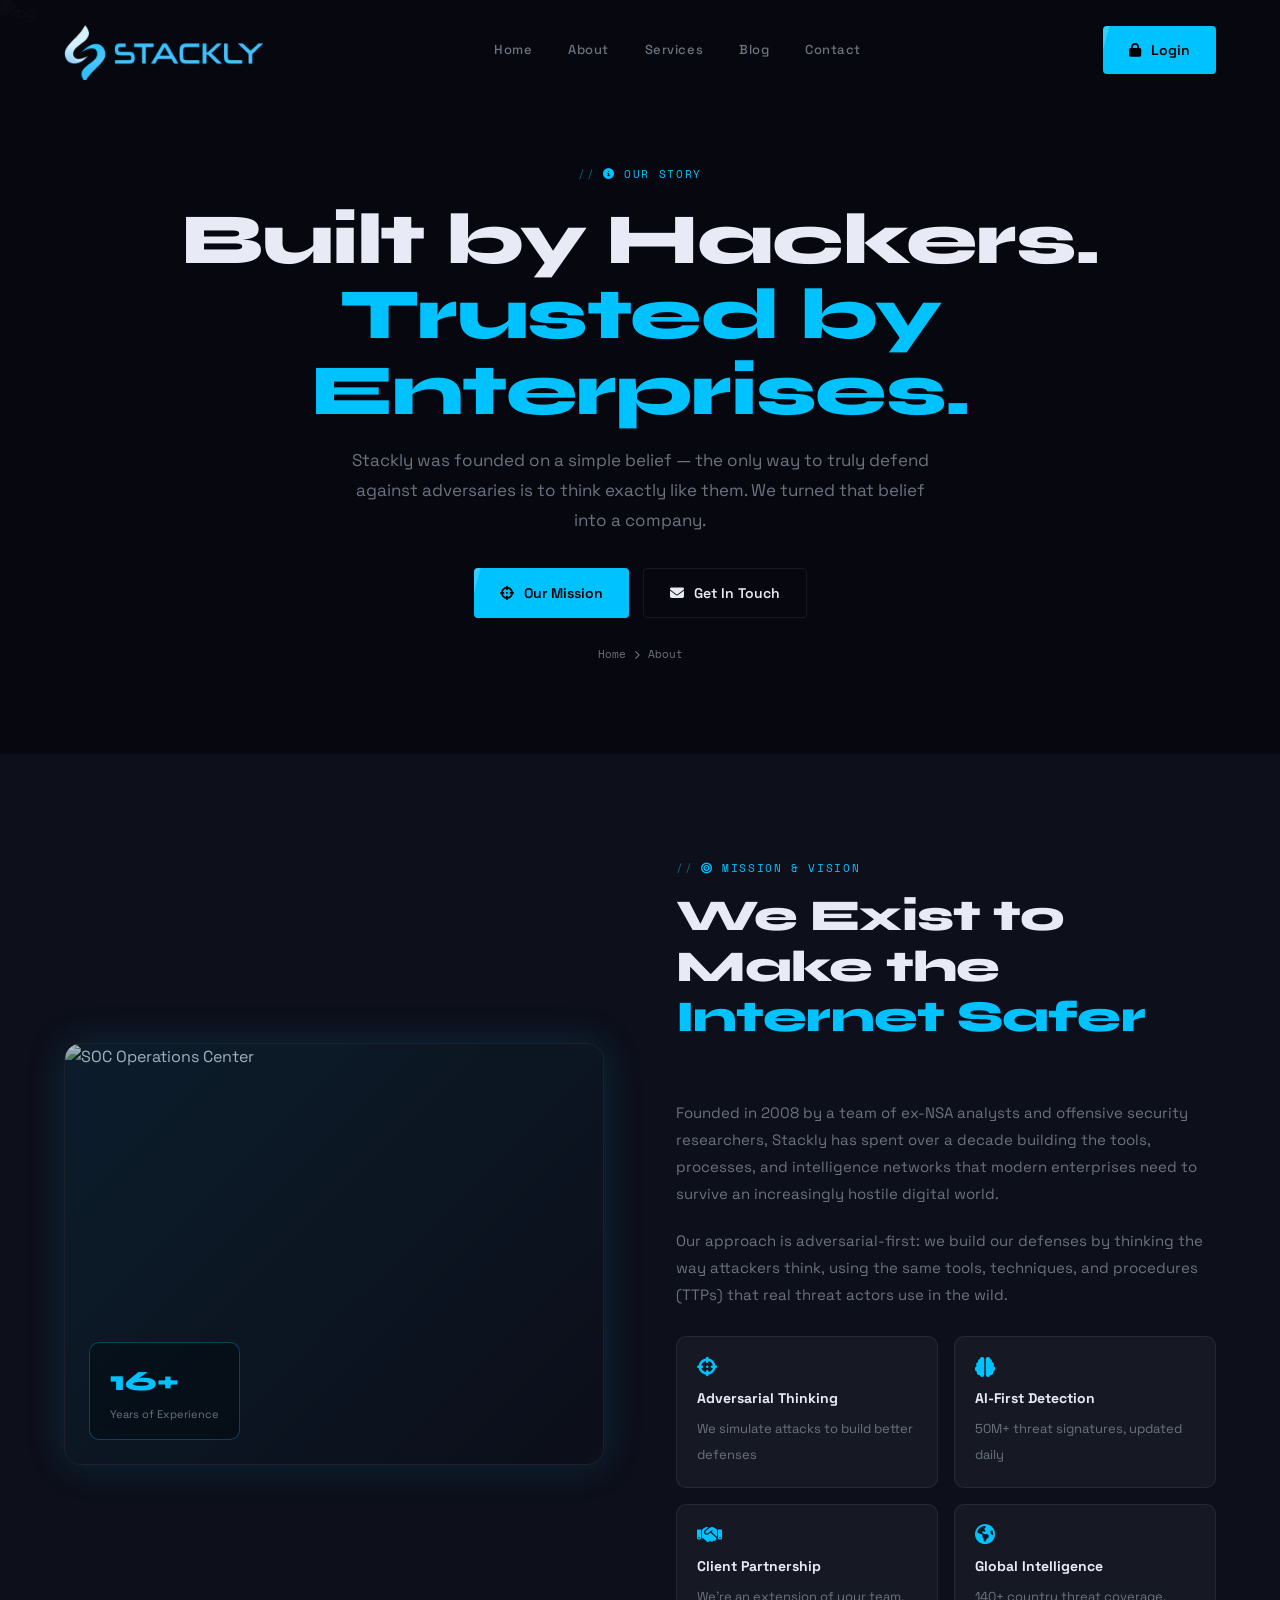
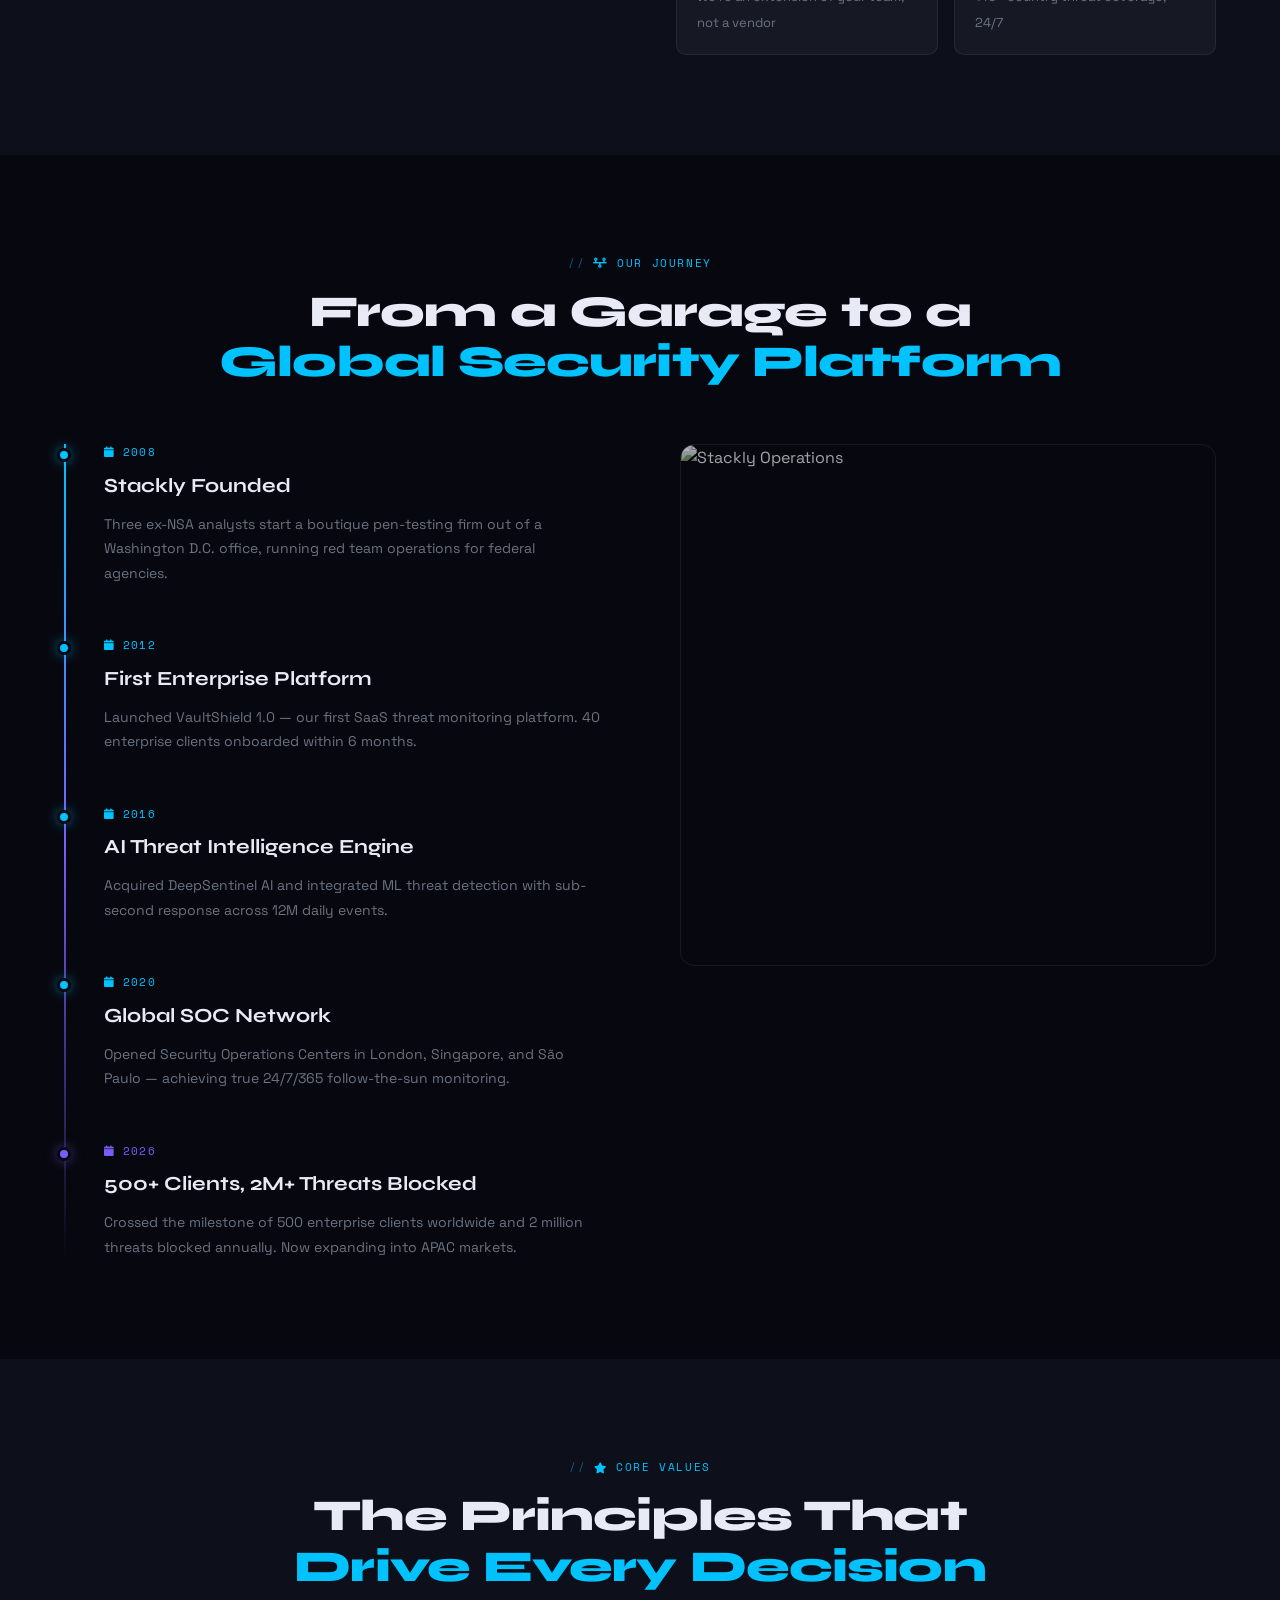
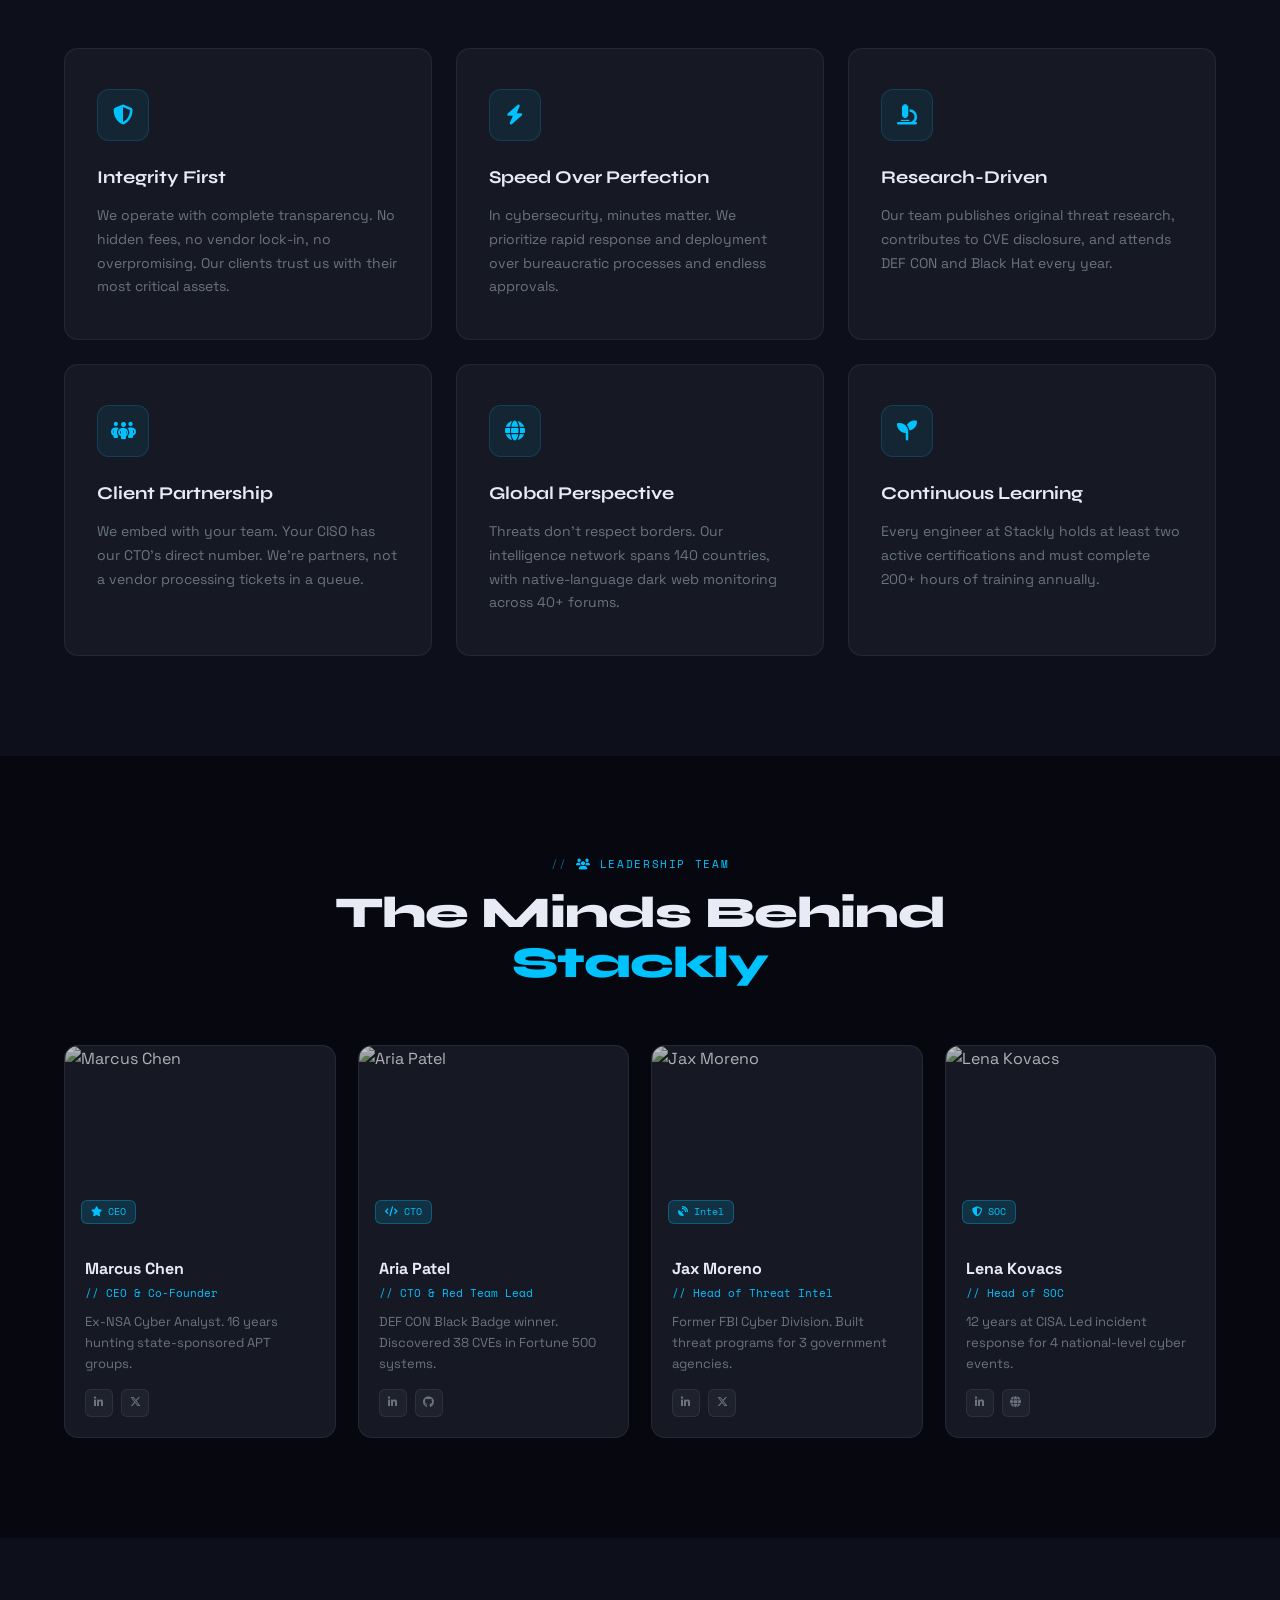
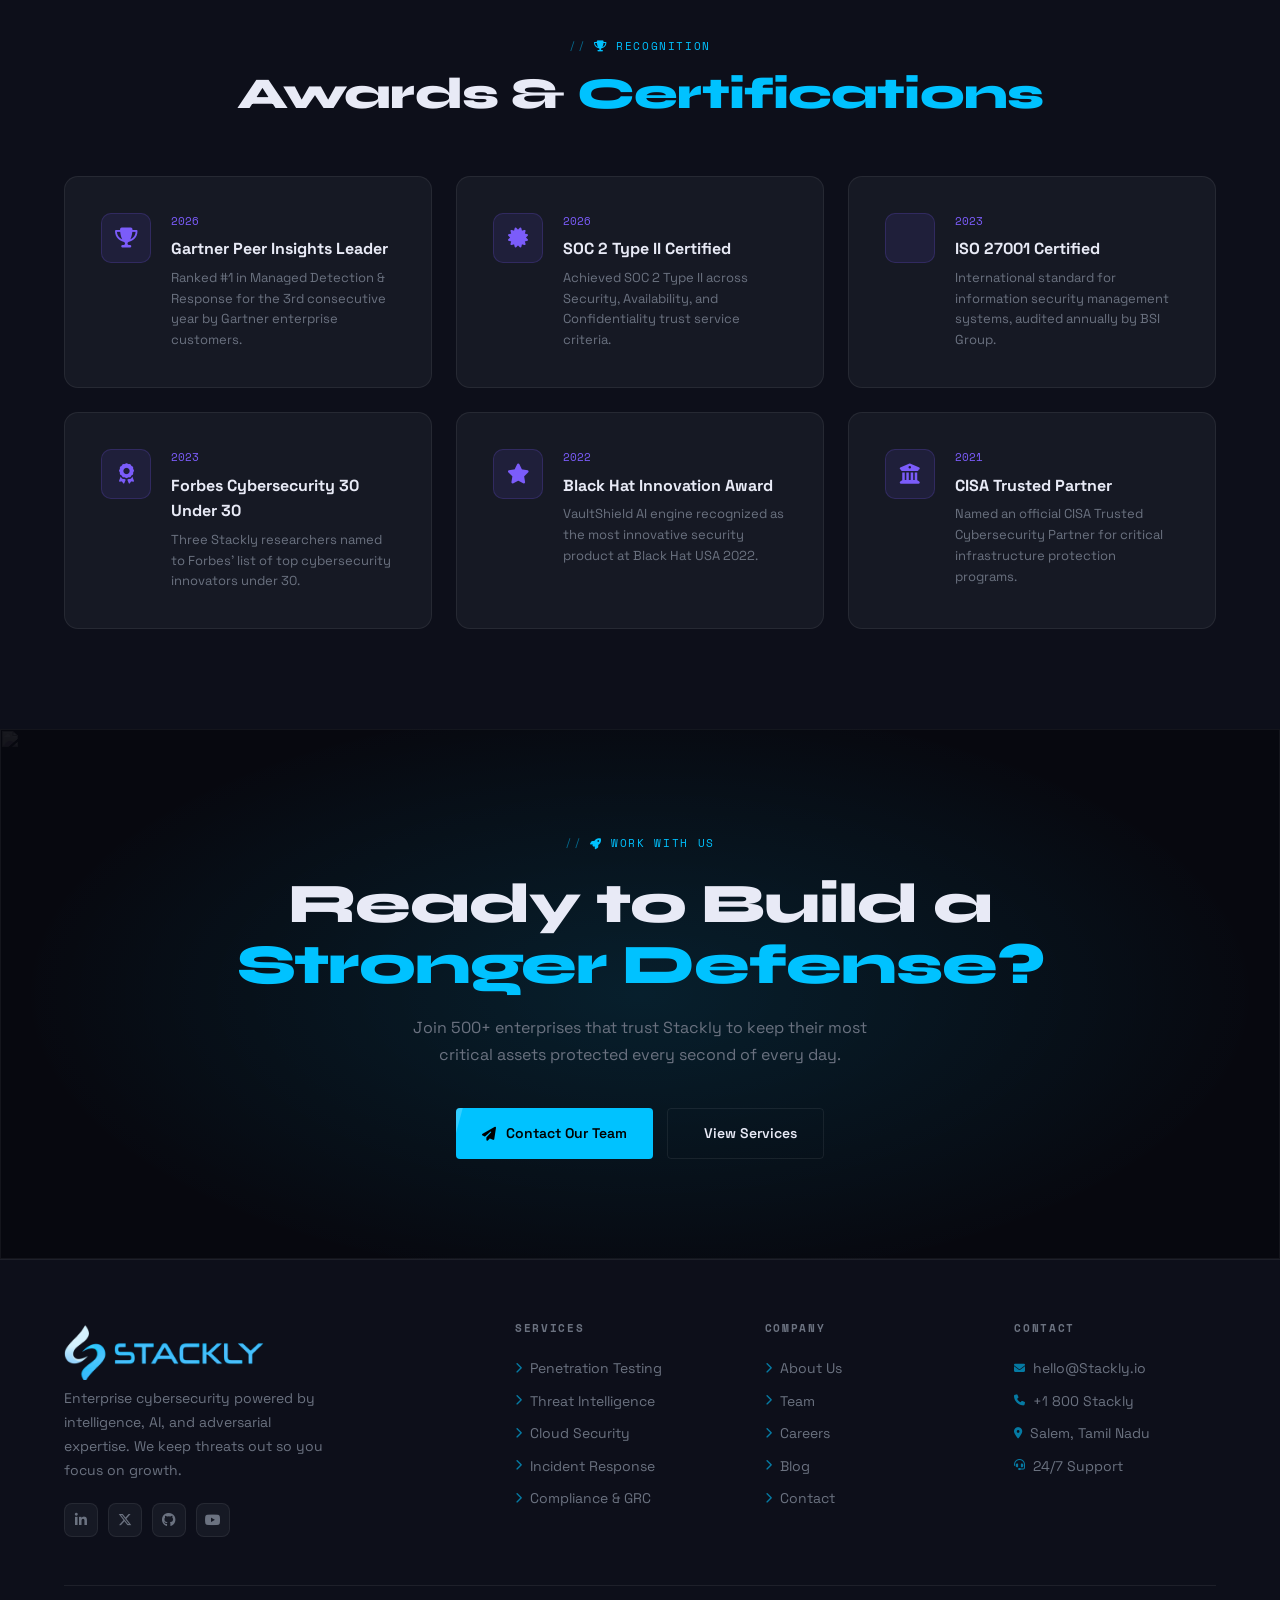
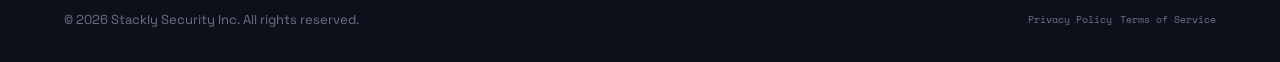
==== commit 30ead86e: "50% completed" ====
--- a/about.html
+++ b/about.html
@@ -1,412 +1,432 @@
 <!DOCTYPE html>
 <html lang="en">
+
 <head>
-<meta charset="UTF-8"><meta name="viewport" content="width=device-width, initial-scale=1.0">
-<title>About — VAULTEX Cyber Defense</title>
-<link href="https://fonts.googleapis.com/css2?family=Space+Grotesk:wght@300;400;500;600;700&family=Space+Mono:wght@400;700&family=Syne:wght@700;800&display=swap" rel="stylesheet">
-<link rel="stylesheet" href="https://cdnjs.cloudflare.com/ajax/libs/font-awesome/6.5.1/css/all.min.css">
-<style>
-:root{--bg:#07080F;--bg2:#0D0F1A;--bg3:#111420;--surface:#161924;--border:rgba(255,255,255,0.07);--accent:#00C2FF;--accent2:#7B5CFA;--danger:#FF3D6B;--green:#00FF88;--text:#E8EAF6;--muted:#6B7280;--mono:'Space Mono',monospace;--sans:'Space Grotesk',sans-serif;--display:'Syne',sans-serif;--glow:0 0 40px rgba(0,194,255,0.15);}
-*,*::before,*::after{box-sizing:border-box;margin:0;padding:0;}
-html{scroll-behavior:smooth;}
-body{background:var(--bg);color:var(--text);font-family:var(--sans);line-height:1.6;overflow-x:hidden;}
-::-webkit-scrollbar{width:4px;}::-webkit-scrollbar-track{background:var(--bg);}::-webkit-scrollbar-thumb{background:var(--accent);border-radius:2px;}
-.container{max-width:1200px;margin:0 auto;padding:0 24px;}
-.tag{font-family:var(--mono);font-size:11px;letter-spacing:.15em;text-transform:uppercase;color:var(--accent);display:inline-flex;align-items:center;gap:8px;}
-.tag::before{content:'//';opacity:.5;}
-.btn{display:inline-flex;align-items:center;gap:10px;padding:13px 26px;border-radius:4px;font-family:var(--sans);font-weight:600;font-size:14px;cursor:pointer;transition:all .3s;text-decoration:none;border:none;}
-.btn-primary{background:var(--accent);color:#000;position:relative;overflow:hidden;}
-.btn-primary::after{content:'';position:absolute;inset:0;background:rgba(255,255,255,.2);transform:translateX(-100%) skewX(-15deg);transition:transform .4s;}
-.btn-primary:hover::after{transform:translateX(110%) skewX(-15deg);}
-.btn-primary:hover{box-shadow:0 0 30px rgba(0,194,255,.4);}
-.btn-outline{background:transparent;color:var(--text);border:1px solid var(--border);}
-.btn-outline:hover{border-color:var(--accent);color:var(--accent);}
-/* NAV */
-nav{position:fixed;top:0;left:0;right:0;z-index:1000;padding:20px 0;transition:all .4s;}
-nav.scrolled{background:rgba(7,8,15,.95);backdrop-filter:blur(20px);padding:14px 0;border-bottom:1px solid var(--border);}
-.nav-inner{display:flex;align-items:center;justify-content:space-between;}
-.logo{font-family:var(--display);font-size:22px;font-weight:800;color:#fff;text-decoration:none;display:flex;align-items:center;gap:10px;}
-.logo-icon{width:34px;height:34px;border:2px solid var(--accent);border-radius:6px;display:flex;align-items:center;justify-content:center;color:var(--accent);font-size:14px;}
-.logo span{color:var(--accent);}
-.nav-links{display:flex;align-items:center;gap:32px;list-style:none;}
-.nav-links a{font-size:13px;font-weight:500;color:var(--muted);text-decoration:none;transition:color .2s;position:relative;}
-.nav-links a::after{content:'';position:absolute;bottom:-4px;left:0;width:0;height:1px;background:var(--accent);transition:width .3s;}
-.nav-links a:hover,.nav-links a.active{color:var(--text);}
-.nav-links a.active::after,.nav-links a:hover::after{width:100%;}
-.hamburger{display:none;flex-direction:column;gap:5px;cursor:pointer;padding:4px;background:none;border:none;}
-.hamburger span{display:block;width:24px;height:2px;background:var(--text);border-radius:2px;transition:all .3s;}
-.hamburger.open span:nth-child(1){transform:translateY(7px) rotate(45deg);}
-.hamburger.open span:nth-child(2){opacity:0;}
-.hamburger.open span:nth-child(3){transform:translateY(-7px) rotate(-45deg);}
-.mobile-menu{display:none;position:fixed;inset:0;background:rgba(7,8,15,.98);backdrop-filter:blur(20px);z-index:999;flex-direction:column;align-items:center;justify-content:center;gap:28px;opacity:0;transition:opacity .3s;}
-.mobile-menu.open{opacity:1;}
-.mobile-menu a{font-family:var(--display);font-size:26px;font-weight:700;color:var(--muted);text-decoration:none;transition:color .2s;}
-.mobile-menu a:hover{color:var(--accent);}
-/* HERO */
-.page-hero{padding:160px 0 90px;position:relative;overflow:hidden;}
-.ph-bg{position:absolute;inset:0;}
-.ph-bg img{width:100%;height:100%;object-fit:cover;opacity:.1;filter:saturate(.3) hue-rotate(180deg);}
-.ph-bg::after{content:'';position:absolute;inset:0;background:linear-gradient(180deg,rgba(7,8,15,.8) 0%,rgba(7,8,15,.97) 100%);}
-.ph-inner{position:relative;z-index:1;text-align:center;}
-.ph-inner .tag{justify-content:center;margin-bottom:18px;}
-.ph-title{font-family:var(--display);font-size:clamp(42px,6vw,72px);font-weight:800;line-height:1.05;letter-spacing:-.02em;margin-bottom:18px;}
-.ph-title span{color:var(--accent);}
-.ph-sub{font-size:17px;color:var(--muted);max-width:580px;margin:0 auto 32px;line-height:1.75;}
-.ph-btns{display:flex;gap:14px;justify-content:center;flex-wrap:wrap;}
-.breadcrumb{display:flex;align-items:center;justify-content:center;gap:8px;font-family:var(--mono);font-size:11px;color:var(--muted);margin-top:28px;}
-.breadcrumb a{color:var(--muted);text-decoration:none;}
-.breadcrumb a:hover{color:var(--accent);}
-.breadcrumb i{font-size:9px;}
-/* SECTIONS */
-section{position:relative;z-index:1;}
-.sec-header{margin-bottom:56px;}
-.sec-header .tag{margin-bottom:14px;}
-.sec-title{font-family:var(--display);font-size:clamp(28px,3.5vw,44px);font-weight:800;line-height:1.15;letter-spacing:-.02em;}
-.sec-title span{color:var(--accent);}
-.sec-sub{font-size:16px;color:var(--muted);margin-top:14px;max-width:520px;}
-/* MISSION */
-#mission{padding:100px 0;background:var(--bg2);}
-.mission-grid{display:grid;grid-template-columns:1fr 1fr;gap:72px;align-items:center;}
-.mission-img{position:relative;border-radius:16px;overflow:hidden;border:1px solid var(--border);box-shadow:var(--glow);}
-.mission-img img{width:100%;height:420px;object-fit:cover;filter:saturate(.6) brightness(.75);display:block;}
-.mission-img::after{content:'';position:absolute;inset:0;background:linear-gradient(135deg,rgba(0,194,255,.08),transparent);}
-.mission-badge{position:absolute;bottom:24px;left:24px;background:rgba(7,8,15,.9);backdrop-filter:blur(12px);border:1px solid rgba(0,194,255,.3);border-radius:10px;padding:16px 20px;}
-.mb-num{font-family:var(--display);font-size:28px;font-weight:800;color:var(--accent);}
-.mb-label{font-size:11px;color:var(--muted);margin-top:2px;}
-.mission-text p{font-size:15px;color:var(--muted);line-height:1.8;margin-bottom:20px;}
-.mission-pillars{display:grid;grid-template-columns:1fr 1fr;gap:16px;margin-top:28px;}
-.pillar{background:var(--surface);border:1px solid var(--border);border-radius:10px;padding:20px;transition:all .3s;}
-.pillar:hover{border-color:rgba(0,194,255,.3);box-shadow:var(--glow);}
-.pillar i{font-size:20px;color:var(--accent);margin-bottom:10px;display:block;}
-.pillar strong{font-size:14px;font-weight:700;display:block;margin-bottom:6px;}
-.pillar span{font-size:13px;color:var(--muted);}
-/* STORY */
-#story{padding:100px 0;}
-.timeline{position:relative;padding-left:40px;}
-.timeline::before{content:'';position:absolute;left:0;top:0;bottom:0;width:2px;background:linear-gradient(180deg,var(--accent),var(--accent2),transparent);}
-.t-item{position:relative;margin-bottom:52px;}
-.t-item:last-child{margin-bottom:0;}
-.t-dot{position:absolute;left:-47px;top:4px;width:14px;height:14px;border-radius:50%;background:var(--accent);box-shadow:0 0 12px rgba(0,194,255,.5);border:3px solid var(--bg);}
-.t-year{font-family:var(--mono);font-size:11px;color:var(--accent);letter-spacing:.1em;margin-bottom:8px;}
-.t-title{font-family:var(--display);font-size:20px;font-weight:700;margin-bottom:10px;}
-.t-desc{font-size:14px;color:var(--muted);line-height:1.75;max-width:560px;}
-.story-grid{display:grid;grid-template-columns:1fr 1fr;gap:80px;align-items:start;}
-.story-img{border-radius:14px;overflow:hidden;border:1px solid var(--border);position:sticky;top:100px;}
-.story-img img{width:100%;height:520px;object-fit:cover;filter:saturate(.5) brightness(.7);display:block;}
-/* VALUES */
-#values{padding:100px 0;background:var(--bg2);}
-.values-grid{display:grid;grid-template-columns:repeat(3,1fr);gap:24px;}
-.value-card{background:var(--surface);border:1px solid var(--border);border-radius:14px;padding:40px 32px;transition:all .35s;position:relative;overflow:hidden;}
-.value-card::before{content:'';position:absolute;top:0;left:0;right:0;height:2px;background:linear-gradient(90deg,var(--accent),var(--accent2));transform:scaleX(0);transition:transform .4s;}
-.value-card:hover::before{transform:scaleX(1);}
-.value-card:hover{background:var(--bg3);transform:translateY(-4px);}
-.v-icon{width:52px;height:52px;border-radius:12px;background:rgba(0,194,255,.07);border:1px solid rgba(0,194,255,.18);display:flex;align-items:center;justify-content:center;color:var(--accent);font-size:20px;margin-bottom:22px;}
-.v-title{font-family:var(--display);font-size:18px;font-weight:700;margin-bottom:12px;}
-.v-desc{font-size:14px;color:var(--muted);line-height:1.7;}
-/* TEAM */
-#team{padding:100px 0;}
-.team-grid{display:grid;grid-template-columns:repeat(4,1fr);gap:22px;}
-.team-card{background:var(--surface);border:1px solid var(--border);border-radius:14px;overflow:hidden;transition:all .35s;}
-.team-card:hover{border-color:rgba(0,194,255,.3);transform:translateY(-5px);box-shadow:0 20px 40px rgba(0,0,0,.4),var(--glow);}
-.tc-avatar{height:190px;overflow:hidden;position:relative;}
-.tc-avatar img{width:100%;height:100%;object-fit:cover;filter:saturate(.5) brightness(.75);transition:all .4s;}
-.team-card:hover .tc-avatar img{filter:saturate(.8) brightness(.9);}
-.tc-avatar::after{content:'';position:absolute;inset:0;background:linear-gradient(180deg,transparent 55%,rgba(22,25,36,.95) 100%);}
-.tc-badge{position:absolute;bottom:12px;left:16px;z-index:2;background:rgba(0,194,255,.15);border:1px solid rgba(0,194,255,.3);border-radius:6px;padding:3px 9px;font-family:var(--mono);font-size:10px;color:var(--accent);}
-.tc-info{padding:20px;}
-.tc-name{font-weight:700;font-size:16px;margin-bottom:3px;}
-.tc-role{font-size:11px;color:var(--accent);font-family:var(--mono);margin-bottom:10px;}
-.tc-bio{font-size:13px;color:var(--muted);line-height:1.6;}
-.tc-socials{display:flex;gap:8px;margin-top:14px;}
-.tc-socials a{width:28px;height:28px;border-radius:6px;background:rgba(255,255,255,.04);border:1px solid var(--border);display:flex;align-items:center;justify-content:center;color:var(--muted);font-size:11px;text-decoration:none;transition:all .2s;}
-.tc-socials a:hover{color:var(--accent);border-color:var(--accent);}
-/* AWARDS */
-#awards{padding:100px 0;background:var(--bg2);}
-.awards-grid{display:grid;grid-template-columns:repeat(3,1fr);gap:24px;}
-.award-card{background:var(--surface);border:1px solid var(--border);border-radius:14px;padding:36px;display:flex;gap:20px;align-items:flex-start;transition:all .3s;}
-.award-card:hover{border-color:rgba(123,92,250,.3);box-shadow:0 0 40px rgba(123,92,250,.1);}
-.aw-icon{width:50px;height:50px;border-radius:10px;background:rgba(123,92,250,.1);border:1px solid rgba(123,92,250,.2);display:flex;align-items:center;justify-content:center;color:var(--accent2);font-size:20px;flex-shrink:0;}
-.aw-year{font-family:var(--mono);font-size:11px;color:var(--accent2);margin-bottom:6px;}
-.aw-title{font-weight:700;font-size:16px;margin-bottom:6px;}
-.aw-body{font-size:13px;color:var(--muted);line-height:1.6;}
-/* CTA */
-#cta-about{padding:100px 0;position:relative;overflow:hidden;}
-.cta-bg-img{position:absolute;inset:0;}
-.cta-bg-img img{width:100%;height:100%;object-fit:cover;opacity:.07;filter:saturate(.3) hue-rotate(180deg);}
-.cta-bg-img::after{content:'';position:absolute;inset:0;background:radial-gradient(ellipse 70% 80% at 50% 50%,rgba(0,194,255,.06) 0%,transparent 70%);}
-.cta-center{text-align:center;position:relative;z-index:1;}
-.cta-center .tag{justify-content:center;margin-bottom:20px;}
-.cta-title{font-family:var(--display);font-size:clamp(32px,4.5vw,56px);font-weight:800;line-height:1.1;letter-spacing:-.02em;margin-bottom:18px;}
-.cta-title span{color:var(--accent);}
-.cta-sub{font-size:16px;color:var(--muted);max-width:500px;margin:0 auto 40px;line-height:1.7;}
-.cta-btns{display:flex;gap:14px;justify-content:center;flex-wrap:wrap;}
-/* FOOTER */
-footer{background:var(--bg2);border-top:1px solid var(--border);padding:60px 0 28px;}
-.footer-grid{display:grid;grid-template-columns:2fr 1fr 1fr 1fr;gap:48px;margin-bottom:40px;}
-.footer-brand p{font-size:14px;color:var(--muted);line-height:1.7;max-width:240px;margin:14px 0 18px;}
-.footer-socials{display:flex;gap:10px;}
-.footer-socials a{width:34px;height:34px;border-radius:8px;background:var(--surface);border:1px solid var(--border);display:flex;align-items:center;justify-content:center;color:var(--muted);font-size:13px;text-decoration:none;transition:all .2s;}
-.footer-socials a:hover{color:var(--accent);border-color:var(--accent);}
-.footer-col h4{font-size:11px;font-family:var(--mono);letter-spacing:.15em;text-transform:uppercase;color:var(--muted);margin-bottom:18px;}
-.footer-col ul{list-style:none;display:flex;flex-direction:column;gap:10px;}
-.footer-col a{font-size:14px;color:var(--muted);text-decoration:none;transition:color .2s;display:flex;align-items:center;gap:8px;}
-.footer-col a i{font-size:10px;color:var(--accent);opacity:.6;}
-.footer-col a:hover{color:var(--text);}
-.footer-bottom{border-top:1px solid var(--border);padding-top:22px;display:flex;align-items:center;justify-content:space-between;}
-.footer-copy{font-size:13px;color:var(--muted);}
-.footer-status{font-family:var(--mono);font-size:10px;color:var(--accent);display:flex;align-items:center;gap:6px;}
-/* ANIMS */
-.reveal{opacity:0;transform:translateY(28px);transition:opacity .65s ease,transform .65s ease;}
-.reveal.visible{opacity:1;transform:translateY(0);}
-.reveal-left{opacity:0;transform:translateX(-36px);transition:opacity .65s ease,transform .65s ease;}
-.reveal-left.visible{opacity:1;transform:translateX(0);}
-.reveal-right{opacity:0;transform:translateX(36px);transition:opacity .65s ease,transform .65s ease;}
-.reveal-right.visible{opacity:1;transform:translateX(0);}
-.d1{transition-delay:.1s;}.d2{transition-delay:.2s;}.d3{transition-delay:.3s;}.d4{transition-delay:.4s;}
-@keyframes blink{0%,100%{opacity:1;}50%{opacity:.2;}}
-@media(max-width:1024px){
-  .mission-grid,.story-grid{grid-template-columns:1fr;}
-  .values-grid{grid-template-columns:1fr 1fr;}
-  .team-grid{grid-template-columns:1fr 1fr;}
-  .awards-grid{grid-template-columns:1fr 1fr;}
-  .story-img{position:static;}
-  .story-img img{height:320px;}
-  .footer-grid{grid-template-columns:1fr 1fr;}
-}
-@media(max-width:768px){
-  .nav-links,.nav-cta{display:none;}
-  .hamburger{display:flex;}
-  .mobile-menu{display:flex;}
-  .values-grid,.team-grid,.awards-grid{grid-template-columns:1fr;}
-  .mission-pillars{grid-template-columns:1fr;}
-  .footer-grid{grid-template-columns:1fr;}
-  .footer-bottom{flex-direction:column;gap:10px;text-align:center;}
-}
-</style>
+  <meta charset="UTF-8">
+  <meta name="viewport" content="width=device-width, initial-scale=1.0">
+  <title>About — Stackly Cyber Defense</title>
+  <link
+    href="https://fonts.googleapis.com/css2?family=Space+Grotesk:wght@300;400;500;600;700&family=Space+Mono:wght@400;700&family=Syne:wght@700;800&display=swap"
+    rel="stylesheet">
+  <link rel="stylesheet" href="https://cdnjs.cloudflare.com/ajax/libs/font-awesome/6.5.1/css/all.min.css">
+  <link rel="stylesheet" href="about.css">
+  <link rel="stylesheet" href="nav.css">
+  <link rel="stylesheet" href="footer.css">
 </head>
+
 <body>
+  
+<!-- ═══ NAV ═══ -->
 <nav id="navbar">
   <div class="container">
     <div class="nav-inner">
-      <a href="index.html" class="logo"><div class="logo-icon"><i class="fa-solid fa-shield-halved"></i></div>VAULT<span>EX</span></a>
+      <a href="./index.html" class="logo">
+         <img src="./src/Untitled design-compressed.webp" alt="">
+        </a>
       <ul class="nav-links">
-        <li><a href="index.html">Home</a></li>
-        <li><a href="about.html" class="active">About</a></li>
-        <li><a href="services.html">Services</a></li>
-        <li><a href="blog.html">Blog</a></li>
-        <li><a href="contact.html">Contact</a></li>
+        <a href="./index.html">Home</a>
+        <a href="./about.html">About</a>
+        <a href="./service.html">Services</a>
+        <a href="./blog.html">Blog</a>
+       <a href="./contact.html">Contact</a>
+       
       </ul>
-      <a href="login.html" class="btn btn-primary nav-cta"><i class="fa-solid fa-lock"></i> Client Login</a>
+      <a href="./login.html" class="btn btn-primary nav-cta"><i class="fa-solid fa-lock"></i>Login</a>
       <button class="hamburger" id="hamburger"><span></span><span></span><span></span></button>
     </div>
   </div>
 </nav>
+
+<!-- Mobile Menu -->
 <div class="mobile-menu" id="mobileMenu">
-  <a href="index.html" class="menu-link">Home</a>
-  <a href="about.html" class="menu-link">About</a>
-  <a href="services.html" class="menu-link">Services</a>
-  <a href="blog.html" class="menu-link">Blog</a>
-  <a href="contact.html" class="menu-link">Contact</a>
-  <a href="login.html" class="btn btn-primary">Client Login</a>
+  <a href="./index.html">Home</a>
+       <a href="./about.html">About</a>
+      <a href="./service.html">Services</a>
+        <a href="./blog.html">Blog</a>
+        <a href="./contact.html">Contact</a>
+  <a href="./login.html" class="btn btn-primary"><i class="fa-solid fa-lock"></i>Login</a>
 </div>
 
-<!-- 1: HERO -->
-<section class="page-hero">
-  <div class="ph-bg"><img src="https://images.unsplash.com/photo-1550751827-4bd374c3f58b?w=1600&q=80&auto=format" alt="bg"></div>
-  <div class="container">
-    <div class="ph-inner reveal">
-      <span class="tag"><i class="fa-solid fa-circle-info"></i> Our Story</span>
-      <h1 class="ph-title">Built by Hackers.<br><span>Trusted by Enterprises.</span></h1>
-      <p class="ph-sub">VAULTEX was founded on a simple belief — the only way to truly defend against adversaries is to think exactly like them. We turned that belief into a company.</p>
-      <div class="ph-btns">
-        <a href="#mission" class="btn btn-primary"><i class="fa-solid fa-crosshairs"></i> Our Mission</a>
-        <a href="contact.html" class="btn btn-outline"><i class="fa-solid fa-envelope"></i> Get In Touch</a>
-      </div>
-      <div class="breadcrumb"><a href="index.html">Home</a><i class="fa-solid fa-chevron-right"></i><span>About</span></div>
-    </div>
-  </div>
-</section>
-
-<!-- 2: MISSION -->
-<section id="mission">
-  <div class="container">
-    <div class="mission-grid">
-      <div class="mission-img reveal-left">
-        <img src="https://images.unsplash.com/photo-1504384308090-c894fdcc538d?w=800&q=80&auto=format" alt="SOC Operations Center">
-        <div class="mission-badge"><div class="mb-num">16+</div><div class="mb-label">Years of Experience</div></div>
-      </div>
-      <div class="reveal-right">
-        <div class="sec-header">
-          <span class="tag"><i class="fa-solid fa-bullseye"></i> Mission & Vision</span>
-          <h2 class="sec-title">We Exist to Make the<br><span>Internet Safer</span></h2>
-        </div>
-        <div class="mission-text">
-          <p>Founded in 2008 by a team of ex-NSA analysts and offensive security researchers, VAULTEX has spent over a decade building the tools, processes, and intelligence networks that modern enterprises need to survive an increasingly hostile digital world.</p>
-          <p>Our approach is adversarial-first: we build our defenses by thinking the way attackers think, using the same tools, techniques, and procedures (TTPs) that real threat actors use in the wild.</p>
-        </div>
-        <div class="mission-pillars">
-          <div class="pillar"><i class="fa-solid fa-crosshairs"></i><strong>Adversarial Thinking</strong><span>We simulate attacks to build better defenses</span></div>
-          <div class="pillar"><i class="fa-solid fa-brain"></i><strong>AI-First Detection</strong><span>50M+ threat signatures, updated daily</span></div>
-          <div class="pillar"><i class="fa-solid fa-handshake"></i><strong>Client Partnership</strong><span>We're an extension of your team, not a vendor</span></div>
-          <div class="pillar"><i class="fa-solid fa-earth-americas"></i><strong>Global Intelligence</strong><span>140+ country threat coverage, 24/7</span></div>
-        </div>
-      </div>
-    </div>
-  </div>
-</section>
-
-<!-- 3: STORY TIMELINE -->
-<section id="story" style="padding:100px 0;">
-  <div class="container">
-    <div class="sec-header reveal" style="text-align:center;align-items:center;display:flex;flex-direction:column;">
-      <span class="tag"><i class="fa-solid fa-timeline"></i> Our Journey</span>
-      <h2 class="sec-title" style="text-align:center;">From a Garage to a<br><span>Global Security Platform</span></h2>
-    </div>
-    <div class="story-grid">
-      <div class="timeline">
-        <div class="t-item reveal d1">
-          <div class="t-dot"></div>
-          <div class="t-year"><i class="fa-solid fa-calendar"></i> 2008</div>
-          <div class="t-title">VAULTEX Founded</div>
-          <p class="t-desc">Three ex-NSA analysts start a boutique pen-testing firm out of a Washington D.C. office, running red team operations for federal agencies.</p>
-        </div>
-        <div class="t-item reveal d2">
-          <div class="t-dot"></div>
-          <div class="t-year"><i class="fa-solid fa-calendar"></i> 2012</div>
-          <div class="t-title">First Enterprise Platform</div>
-          <p class="t-desc">Launched VaultShield 1.0 — our first SaaS threat monitoring platform. 40 enterprise clients onboarded within 6 months.</p>
-        </div>
-        <div class="t-item reveal d3">
-          <div class="t-dot"></div>
-          <div class="t-year"><i class="fa-solid fa-calendar"></i> 2016</div>
-          <div class="t-title">AI Threat Intelligence Engine</div>
-          <p class="t-desc">Acquired DeepSentinel AI and integrated ML threat detection with sub-second response across 12M daily events.</p>
-        </div>
-        <div class="t-item reveal d4">
-          <div class="t-dot"></div>
-          <div class="t-year"><i class="fa-solid fa-calendar"></i> 2020</div>
-          <div class="t-title">Global SOC Network</div>
-          <p class="t-desc">Opened Security Operations Centers in London, Singapore, and São Paulo — achieving true 24/7/365 follow-the-sun monitoring.</p>
-        </div>
-        <div class="t-item reveal">
-          <div class="t-dot" style="background:var(--accent2);box-shadow:0 0 12px rgba(123,92,250,.5);"></div>
-          <div class="t-year" style="color:var(--accent2);"><i class="fa-solid fa-calendar"></i> 2024</div>
-          <div class="t-title">500+ Clients, 2M+ Threats Blocked</div>
-          <p class="t-desc">Crossed the milestone of 500 enterprise clients worldwide and 2 million threats blocked annually. Now expanding into APAC markets.</p>
-        </div>
-      </div>
-      <div class="story-img reveal-right">
-        <img src="https://images.unsplash.com/photo-1563986768609-322da13575f3?w=700&q=80&auto=format" alt="VAULTEX Operations">
-      </div>
-    </div>
-  </div>
-</section>
-
-<!-- 4: VALUES -->
-<section id="values">
-  <div class="container">
-    <div class="sec-header reveal" style="text-align:center;display:flex;flex-direction:column;align-items:center;">
-      <span class="tag"><i class="fa-solid fa-star"></i> Core Values</span>
-      <h2 class="sec-title">The Principles That<br><span>Drive Every Decision</span></h2>
-    </div>
-    <div class="values-grid">
-      <div class="value-card reveal d1"><div class="v-icon"><i class="fa-solid fa-shield-halved"></i></div><div class="v-title">Integrity First</div><p class="v-desc">We operate with complete transparency. No hidden fees, no vendor lock-in, no overpromising. Our clients trust us with their most critical assets.</p></div>
-      <div class="value-card reveal d2"><div class="v-icon"><i class="fa-solid fa-bolt"></i></div><div class="v-title">Speed Over Perfection</div><p class="v-desc">In cybersecurity, minutes matter. We prioritize rapid response and deployment over bureaucratic processes and endless approvals.</p></div>
-      <div class="value-card reveal d3"><div class="v-icon"><i class="fa-solid fa-microscope"></i></div><div class="v-title">Research-Driven</div><p class="v-desc">Our team publishes original threat research, contributes to CVE disclosure, and attends DEF CON and Black Hat every year.</p></div>
-      <div class="value-card reveal d1"><div class="v-icon"><i class="fa-solid fa-people-group"></i></div><div class="v-title">Client Partnership</div><p class="v-desc">We embed with your team. Your CISO has our CTO's direct number. We're partners, not a vendor processing tickets in a queue.</p></div>
-      <div class="value-card reveal d2"><div class="v-icon"><i class="fa-solid fa-globe"></i></div><div class="v-title">Global Perspective</div><p class="v-desc">Threats don't respect borders. Our intelligence network spans 140 countries, with native-language dark web monitoring across 40+ forums.</p></div>
-      <div class="value-card reveal d3"><div class="v-icon"><i class="fa-solid fa-seedling"></i></div><div class="v-title">Continuous Learning</div><p class="v-desc">Every engineer at VAULTEX holds at least two active certifications and must complete 200+ hours of training annually.</p></div>
-    </div>
-  </div>
-</section>
-
-<!-- 5: TEAM -->
-<section id="team" style="padding:100px 0;">
-  <div class="container">
-    <div class="sec-header reveal" style="text-align:center;display:flex;flex-direction:column;align-items:center;">
-      <span class="tag"><i class="fa-solid fa-users"></i> Leadership Team</span>
-      <h2 class="sec-title">The Minds Behind<br><span>VAULTEX</span></h2>
-    </div>
-    <div class="team-grid">
-      <div class="team-card reveal d1">
-        <div class="tc-avatar"><img src="https://images.unsplash.com/photo-1507003211169-0a1dd7228f2d?w=400&q=80&auto=format&fit=crop" alt="Marcus Chen"><div class="tc-badge"><i class="fa-solid fa-star"></i> CEO</div></div>
-        <div class="tc-info"><div class="tc-name">Marcus Chen</div><div class="tc-role">// CEO & Co-Founder</div><p class="tc-bio">Ex-NSA Cyber Analyst. 16 years hunting state-sponsored APT groups.</p><div class="tc-socials"><a href="#"><i class="fa-brands fa-linkedin-in"></i></a><a href="#"><i class="fa-brands fa-x-twitter"></i></a></div></div>
-      </div>
-      <div class="team-card reveal d2">
-        <div class="tc-avatar"><img src="https://images.unsplash.com/photo-1580489944761-15a19d654956?w=400&q=80&auto=format&fit=crop" alt="Aria Patel"><div class="tc-badge"><i class="fa-solid fa-code"></i> CTO</div></div>
-        <div class="tc-info"><div class="tc-name">Aria Patel</div><div class="tc-role">// CTO & Red Team Lead</div><p class="tc-bio">DEF CON Black Badge winner. Discovered 38 CVEs in Fortune 500 systems.</p><div class="tc-socials"><a href="#"><i class="fa-brands fa-linkedin-in"></i></a><a href="#"><i class="fa-brands fa-github"></i></a></div></div>
-      </div>
-      <div class="team-card reveal d3">
-        <div class="tc-avatar"><img src="https://images.unsplash.com/photo-1500648767791-00dcc994a43e?w=400&q=80&auto=format&fit=crop" alt="Jax Moreno"><div class="tc-badge"><i class="fa-solid fa-satellite-dish"></i> Intel</div></div>
-        <div class="tc-info"><div class="tc-name">Jax Moreno</div><div class="tc-role">// Head of Threat Intel</div><p class="tc-bio">Former FBI Cyber Division. Built threat programs for 3 government agencies.</p><div class="tc-socials"><a href="#"><i class="fa-brands fa-linkedin-in"></i></a><a href="#"><i class="fa-brands fa-x-twitter"></i></a></div></div>
-      </div>
-      <div class="team-card reveal d4">
-        <div class="tc-avatar"><img src="https://images.unsplash.com/photo-1573496359142-b8d87734a5a2?w=400&q=80&auto=format&fit=crop" alt="Lena Kovacs"><div class="tc-badge"><i class="fa-solid fa-shield-halved"></i> SOC</div></div>
-        <div class="tc-info"><div class="tc-name">Lena Kovacs</div><div class="tc-role">// Head of SOC</div><p class="tc-bio">12 years at CISA. Led incident response for 4 national-level cyber events.</p><div class="tc-socials"><a href="#"><i class="fa-brands fa-linkedin-in"></i></a><a href="#"><i class="fa-solid fa-globe"></i></a></div></div>
-      </div>
-    </div>
-  </div>
-</section>
-
-<!-- 6: AWARDS + CTA -->
-<section id="awards">
-  <div class="container">
-    <div class="sec-header reveal" style="text-align:center;display:flex;flex-direction:column;align-items:center;">
-      <span class="tag"><i class="fa-solid fa-trophy"></i> Recognition</span>
-      <h2 class="sec-title">Awards & <span>Certifications</span></h2>
-    </div>
-    <div class="awards-grid">
-      <div class="award-card reveal d1"><div class="aw-icon"><i class="fa-solid fa-trophy"></i></div><div><div class="aw-year">2024</div><div class="aw-title">Gartner Peer Insights Leader</div><p class="aw-body">Ranked #1 in Managed Detection & Response for the 3rd consecutive year by Gartner enterprise customers.</p></div></div>
-      <div class="award-card reveal d2"><div class="aw-icon"><i class="fa-solid fa-certificate"></i></div><div><div class="aw-year">2024</div><div class="aw-title">SOC 2 Type II Certified</div><p class="aw-body">Achieved SOC 2 Type II across Security, Availability, and Confidentiality trust service criteria.</p></div></div>
-      <div class="award-card reveal d3"><div class="aw-icon"><i class="fa-solid fa-shield-check"></i></div><div><div class="aw-year">2023</div><div class="aw-title">ISO 27001 Certified</div><p class="aw-body">International standard for information security management systems, audited annually by BSI Group.</p></div></div>
-      <div class="award-card reveal d1"><div class="aw-icon"><i class="fa-solid fa-award"></i></div><div><div class="aw-year">2023</div><div class="aw-title">Forbes Cybersecurity 30 Under 30</div><p class="aw-body">Three VAULTEX researchers named to Forbes' list of top cybersecurity innovators under 30.</p></div></div>
-      <div class="award-card reveal d2"><div class="aw-icon"><i class="fa-solid fa-star"></i></div><div><div class="aw-year">2022</div><div class="aw-title">Black Hat Innovation Award</div><p class="aw-body">VaultShield AI engine recognized as the most innovative security product at Black Hat USA 2022.</p></div></div>
-      <div class="award-card reveal d3"><div class="aw-icon"><i class="fa-solid fa-building-columns"></i></div><div><div class="aw-year">2021</div><div class="aw-title">CISA Trusted Partner</div><p class="aw-body">Named an official CISA Trusted Cybersecurity Partner for critical infrastructure protection programs.</p></div></div>
-    </div>
-  </div>
-</section>
-
-<section id="cta-about" style="padding:100px 0;position:relative;overflow:hidden;">
-  <div class="cta-bg-img"><img src="https://images.unsplash.com/photo-1451187580459-43490279c0fa?w=1600&q=80&auto=format" alt=""><div style="position:absolute;inset:0;background:radial-gradient(ellipse 70% 80% at 50% 50%,rgba(0,194,255,.07) 0%,transparent 70%);"></div></div>
-  <div class="container">
-    <div class="cta-center reveal">
-      <span class="tag"><i class="fa-solid fa-rocket"></i> Work With Us</span>
-      <h2 class="cta-title">Ready to Build a<br><span>Stronger Defense?</span></h2>
-      <p class="cta-sub">Join 500+ enterprises that trust VAULTEX to keep their most critical assets protected every second of every day.</p>
-      <div class="cta-btns">
-        <a href="contact.html" class="btn btn-primary"><i class="fa-solid fa-paper-plane"></i> Contact Our Team</a>
-        <a href="services.html" class="btn btn-outline"><i class="fa-solid fa-grid-2"></i> View Services</a>
-      </div>
-    </div>
-  </div>
-</section>
-
+  <!-- 1: HERO -->
+  <section class="page-hero">
+    <div class="ph-bg"><img src="https://images.unsplash.com/photo-1550751827-4bd374c3f58b?w=1600&q=80&auto=format"
+        alt="bg"></div>
+    <div class="container">
+      <div class="ph-inner reveal">
+        <span class="tag"><i class="fa-solid fa-circle-info"></i> Our Story</span>
+        <h1 class="ph-title">Built by Hackers.<br><span>Trusted by Enterprises.</span></h1>
+        <p class="ph-sub">Stackly was founded on a simple belief — the only way to truly defend against adversaries is
+          to think exactly like them. We turned that belief into a company.</p>
+        <div class="ph-btns">
+          <a href="#mission" class="btn btn-primary"><i class="fa-solid fa-crosshairs"></i> Our Mission</a>
+          <a href="contact.html" class="btn btn-outline"><i class="fa-solid fa-envelope"></i> Get In Touch</a>
+        </div>
+        <div class="breadcrumb"><a href="index.html">Home</a><i class="fa-solid fa-chevron-right"></i><span>About</span>
+        </div>
+      </div>
+    </div>
+  </section>
+
+  <!-- 2: MISSION -->
+  <section id="mission">
+    <div class="container">
+      <div class="mission-grid">
+        <div class="mission-img reveal-left">
+          <img src="https://images.unsplash.com/photo-1504384308090-c894fdcc538d?w=800&q=80&auto=format"
+            alt="SOC Operations Center">
+          <div class="mission-badge">
+            <div class="mb-num">16+</div>
+            <div class="mb-label">Years of Experience</div>
+          </div>
+        </div>
+        <div class="reveal-right">
+          <div class="sec-header">
+            <span class="tag"><i class="fa-solid fa-bullseye"></i> Mission & Vision</span>
+            <h2 class="sec-title">We Exist to Make the<br><span>Internet Safer</span></h2>
+          </div>
+          <div class="mission-text">
+            <p>Founded in 2008 by a team of ex-NSA analysts and offensive security researchers, Stackly has spent over a
+              decade building the tools, processes, and intelligence networks that modern enterprises need to survive an
+              increasingly hostile digital world.</p>
+            <p>Our approach is adversarial-first: we build our defenses by thinking the way attackers think, using the
+              same tools, techniques, and procedures (TTPs) that real threat actors use in the wild.</p>
+          </div>
+          <div class="mission-pillars">
+            <div class="pillar"><i class="fa-solid fa-crosshairs"></i><strong>Adversarial Thinking</strong><span>We
+                simulate attacks to build better defenses</span></div>
+            <div class="pillar"><i class="fa-solid fa-brain"></i><strong>AI-First Detection</strong><span>50M+ threat
+                signatures, updated daily</span></div>
+            <div class="pillar"><i class="fa-solid fa-handshake"></i><strong>Client Partnership</strong><span>We're an
+                extension of your team, not a vendor</span></div>
+            <div class="pillar"><i class="fa-solid fa-earth-americas"></i><strong>Global Intelligence</strong><span>140+
+                country threat coverage, 24/7</span></div>
+          </div>
+        </div>
+      </div>
+    </div>
+  </section>
+
+  <!-- 3: STORY TIMELINE -->
+  <section id="story" style="padding:100px 0;">
+    <div class="container">
+      <div class="sec-header reveal" style="text-align:center;align-items:center;display:flex;flex-direction:column;">
+        <span class="tag"><i class="fa-solid fa-timeline"></i> Our Journey</span>
+        <h2 class="sec-title" style="text-align:center;">From a Garage to a<br><span>Global Security Platform</span>
+        </h2>
+      </div>
+      <div class="story-grid">
+        <div class="timeline">
+          <div class="t-item reveal d1">
+            <div class="t-dot"></div>
+            <div class="t-year"><i class="fa-solid fa-calendar"></i> 2008</div>
+            <div class="t-title">Stackly Founded</div>
+            <p class="t-desc">Three ex-NSA analysts start a boutique pen-testing firm out of a Washington D.C. office,
+              running red team operations for federal agencies.</p>
+          </div>
+          <div class="t-item reveal d2">
+            <div class="t-dot"></div>
+            <div class="t-year"><i class="fa-solid fa-calendar"></i> 2012</div>
+            <div class="t-title">First Enterprise Platform</div>
+            <p class="t-desc">Launched VaultShield 1.0 — our first SaaS threat monitoring platform. 40 enterprise
+              clients onboarded within 6 months.</p>
+          </div>
+          <div class="t-item reveal d3">
+            <div class="t-dot"></div>
+            <div class="t-year"><i class="fa-solid fa-calendar"></i> 2016</div>
+            <div class="t-title">AI Threat Intelligence Engine</div>
+            <p class="t-desc">Acquired DeepSentinel AI and integrated ML threat detection with sub-second response
+              across 12M daily events.</p>
+          </div>
+          <div class="t-item reveal d4">
+            <div class="t-dot"></div>
+            <div class="t-year"><i class="fa-solid fa-calendar"></i> 2020</div>
+            <div class="t-title">Global SOC Network</div>
+            <p class="t-desc">Opened Security Operations Centers in London, Singapore, and São Paulo — achieving true
+              24/7/365 follow-the-sun monitoring.</p>
+          </div>
+          <div class="t-item reveal">
+            <div class="t-dot" style="background:var(--accent2);box-shadow:0 0 12px rgba(123,92,250,.5);"></div>
+            <div class="t-year" style="color:var(--accent2);"><i class="fa-solid fa-calendar"></i> 2026</div>
+            <div class="t-title">500+ Clients, 2M+ Threats Blocked</div>
+            <p class="t-desc">Crossed the milestone of 500 enterprise clients worldwide and 2 million threats blocked
+              annually. Now expanding into APAC markets.</p>
+          </div>
+        </div>
+        <div class="story-img reveal-right">
+          <img src="https://images.unsplash.com/photo-1563986768609-322da13575f3?w=700&q=80&auto=format"
+            alt="Stackly Operations">
+        </div>
+      </div>
+    </div>
+  </section>
+
+  <!-- 4: VALUES -->
+  <section id="values">
+    <div class="container">
+      <div class="sec-header reveal" style="text-align:center;display:flex;flex-direction:column;align-items:center;">
+        <span class="tag"><i class="fa-solid fa-star"></i> Core Values</span>
+        <h2 class="sec-title">The Principles That<br><span>Drive Every Decision</span></h2>
+      </div>
+      <div class="values-grid">
+        <div class="value-card reveal d1">
+          <div class="v-icon"><i class="fa-solid fa-shield-halved"></i></div>
+          <div class="v-title">Integrity First</div>
+          <p class="v-desc">We operate with complete transparency. No hidden fees, no vendor lock-in, no overpromising.
+            Our clients trust us with their most critical assets.</p>
+        </div>
+        <div class="value-card reveal d2">
+          <div class="v-icon"><i class="fa-solid fa-bolt"></i></div>
+          <div class="v-title">Speed Over Perfection</div>
+          <p class="v-desc">In cybersecurity, minutes matter. We prioritize rapid response and deployment over
+            bureaucratic processes and endless approvals.</p>
+        </div>
+        <div class="value-card reveal d3">
+          <div class="v-icon"><i class="fa-solid fa-microscope"></i></div>
+          <div class="v-title">Research-Driven</div>
+          <p class="v-desc">Our team publishes original threat research, contributes to CVE disclosure, and attends DEF
+            CON and Black Hat every year.</p>
+        </div>
+        <div class="value-card reveal d1">
+          <div class="v-icon"><i class="fa-solid fa-people-group"></i></div>
+          <div class="v-title">Client Partnership</div>
+          <p class="v-desc">We embed with your team. Your CISO has our CTO's direct number. We're partners, not a vendor
+            processing tickets in a queue.</p>
+        </div>
+        <div class="value-card reveal d2">
+          <div class="v-icon"><i class="fa-solid fa-globe"></i></div>
+          <div class="v-title">Global Perspective</div>
+          <p class="v-desc">Threats don't respect borders. Our intelligence network spans 140 countries, with
+            native-language dark web monitoring across 40+ forums.</p>
+        </div>
+        <div class="value-card reveal d3">
+          <div class="v-icon"><i class="fa-solid fa-seedling"></i></div>
+          <div class="v-title">Continuous Learning</div>
+          <p class="v-desc">Every engineer at Stackly holds at least two active certifications and must complete 200+
+            hours of training annually.</p>
+        </div>
+      </div>
+    </div>
+  </section>
+
+  <!-- 5: TEAM -->
+  <section id="team" style="padding:100px 0;">
+    <div class="container">
+      <div class="sec-header reveal" style="text-align:center;display:flex;flex-direction:column;align-items:center;">
+        <span class="tag"><i class="fa-solid fa-users"></i> Leadership Team</span>
+        <h2 class="sec-title">The Minds Behind<br><span>Stackly</span></h2>
+      </div>
+      <div class="team-grid">
+        <div class="team-card reveal d1">
+          <div class="tc-avatar"><img
+              src="https://images.unsplash.com/photo-1507003211169-0a1dd7228f2d?w=400&q=80&auto=format&fit=crop"
+              alt="Marcus Chen">
+            <div class="tc-badge"><i class="fa-solid fa-star"></i> CEO</div>
+          </div>
+          <div class="tc-info">
+            <div class="tc-name">Marcus Chen</div>
+            <div class="tc-role">// CEO & Co-Founder</div>
+            <p class="tc-bio">Ex-NSA Cyber Analyst. 16 years hunting state-sponsored APT groups.</p>
+            <div class="tc-socials"><a href="./404.html"><i class="fa-brands fa-linkedin-in"></i></a><a href="./404.html"><i
+                  class="fa-brands fa-x-twitter"></i></a></div>
+          </div>
+        </div>
+        <div class="team-card reveal d2">
+          <div class="tc-avatar"><img
+              src="https://images.unsplash.com/photo-1580489944761-15a19d654956?w=400&q=80&auto=format&fit=crop"
+              alt="Aria Patel">
+            <div class="tc-badge"><i class="fa-solid fa-code"></i> CTO</div>
+          </div>
+          <div class="tc-info">
+            <div class="tc-name">Aria Patel</div>
+            <div class="tc-role">// CTO & Red Team Lead</div>
+            <p class="tc-bio">DEF CON Black Badge winner. Discovered 38 CVEs in Fortune 500 systems.</p>
+            <div class="tc-socials"><a href="./404.html"><i class="fa-brands fa-linkedin-in"></i></a><a href="./404.html"><i
+                  class="fa-brands fa-github"></i></a></div>
+          </div>
+        </div>
+        <div class="team-card reveal d3">
+          <div class="tc-avatar"><img
+              src="https://images.unsplash.com/photo-1500648767791-00dcc994a43e?w=400&q=80&auto=format&fit=crop"
+              alt="Jax Moreno">
+            <div class="tc-badge"><i class="fa-solid fa-satellite-dish"></i> Intel</div>
+          </div>
+          <div class="tc-info">
+            <div class="tc-name">Jax Moreno</div>
+            <div class="tc-role">// Head of Threat Intel</div>
+            <p class="tc-bio">Former FBI Cyber Division. Built threat programs for 3 government agencies.</p>
+            <div class="tc-socials"><a href="./404.html"><i class="fa-brands fa-linkedin-in"></i></a><a href="./404.html"><i
+                  class="fa-brands fa-x-twitter"></i></a></div>
+          </div>
+        </div>
+        <div class="team-card reveal d4">
+          <div class="tc-avatar"><img
+              src="https://images.unsplash.com/photo-1573496359142-b8d87734a5a2?w=400&q=80&auto=format&fit=crop"
+              alt="Lena Kovacs">
+            <div class="tc-badge"><i class="fa-solid fa-shield-halved"></i> SOC</div>
+          </div>
+          <div class="tc-info">
+            <div class="tc-name">Lena Kovacs</div>
+            <div class="tc-role">// Head of SOC</div>
+            <p class="tc-bio">12 years at CISA. Led incident response for 4 national-level cyber events.</p>
+            <div class="tc-socials"><a href="./404.html"><i class="fa-brands fa-linkedin-in"></i></a><a href="./404.html"><i
+                  class="fa-solid fa-globe"></i></a></div>
+          </div>
+        </div>
+      </div>
+    </div>
+  </section>
+
+  <!-- 6: AWARDS + CTA -->
+  <section id="awards">
+    <div class="container">
+      <div class="sec-header reveal" style="text-align:center;display:flex;flex-direction:column;align-items:center;">
+        <span class="tag"><i class="fa-solid fa-trophy"></i> Recognition</span>
+        <h2 class="sec-title">Awards & <span>Certifications</span></h2>
+      </div>
+      <div class="awards-grid">
+        <div class="award-card reveal d1">
+          <div class="aw-icon"><i class="fa-solid fa-trophy"></i></div>
+          <div>
+            <div class="aw-year">2026</div>
+            <div class="aw-title">Gartner Peer Insights Leader</div>
+            <p class="aw-body">Ranked #1 in Managed Detection & Response for the 3rd consecutive year by Gartner
+              enterprise customers.</p>
+          </div>
+        </div>
+        <div class="award-card reveal d2">
+          <div class="aw-icon"><i class="fa-solid fa-certificate"></i></div>
+          <div>
+            <div class="aw-year">2026</div>
+            <div class="aw-title">SOC 2 Type II Certified</div>
+            <p class="aw-body">Achieved SOC 2 Type II across Security, Availability, and Confidentiality trust service
+              criteria.</p>
+          </div>
+        </div>
+        <div class="award-card reveal d3">
+          <div class="aw-icon"><i class="fa-solid fa-shield-check"></i></div>
+          <div>
+            <div class="aw-year">2023</div>
+            <div class="aw-title">ISO 27001 Certified</div>
+            <p class="aw-body">International standard for information security management systems, audited annually by
+              BSI Group.</p>
+          </div>
+        </div>
+        <div class="award-card reveal d1">
+          <div class="aw-icon"><i class="fa-solid fa-award"></i></div>
+          <div>
+            <div class="aw-year">2023</div>
+            <div class="aw-title">Forbes Cybersecurity 30 Under 30</div>
+            <p class="aw-body">Three Stackly researchers named to Forbes' list of top cybersecurity innovators under 30.
+            </p>
+          </div>
+        </div>
+        <div class="award-card reveal d2">
+          <div class="aw-icon"><i class="fa-solid fa-star"></i></div>
+          <div>
+            <div class="aw-year">2022</div>
+            <div class="aw-title">Black Hat Innovation Award</div>
+            <p class="aw-body">VaultShield AI engine recognized as the most innovative security product at Black Hat USA
+              2022.</p>
+          </div>
+        </div>
+        <div class="award-card reveal d3">
+          <div class="aw-icon"><i class="fa-solid fa-building-columns"></i></div>
+          <div>
+            <div class="aw-year">2021</div>
+            <div class="aw-title">CISA Trusted Partner</div>
+            <p class="aw-body">Named an official CISA Trusted Cybersecurity Partner for critical infrastructure
+              protection programs.</p>
+          </div>
+        </div>
+      </div>
+    </div>
+  </section>
+
+  <section id="cta-about" style="padding:100px 0;position:relative;overflow:hidden;">
+    <div class="cta-bg-img"><img
+        src="https://images.unsplash.com/photo-1451187580459-43490279c0fa?w=1600&q=80&auto=format" alt="">
+      <div
+        style="position:absolute;inset:0;background:radial-gradient(ellipse 70% 80% at 50% 50%,rgba(0,194,255,.07) 0%,transparent 70%);">
+      </div>
+    </div>
+    <div class="container">
+      <div class="cta-center reveal">
+        <span class="tag"><i class="fa-solid fa-rocket"></i> Work With Us</span>
+        <h2 class="cta-title">Ready to Build a<br><span>Stronger Defense?</span></h2>
+        <p class="cta-sub">Join 500+ enterprises that trust Stackly to keep their most critical assets protected every
+          second of every day.</p>
+        <div class="cta-btns">
+          <a href="contact.html" class="btn btn-primary"><i class="fa-solid fa-paper-plane"></i> Contact Our Team</a>
+          <a href="services.html" class="btn btn-outline"><i class="fa-solid fa-grid-2"></i> View Services</a>
+        </div>
+      </div>
+    </div>
+  </section>
+
+<!-- ═══ FOOTER ═══ -->
 <footer>
   <div class="container">
     <div class="footer-grid">
       <div class="footer-brand">
-        <a href="index.html" class="logo"><div class="logo-icon"><i class="fa-solid fa-shield-halved"></i></div>VAULT<span>EX</span></a>
-        <p>Enterprise cybersecurity powered by intelligence, AI, and adversarial expertise.</p>
-        <div class="footer-socials"><a href="#"><i class="fa-brands fa-linkedin-in"></i></a><a href="#"><i class="fa-brands fa-x-twitter"></i></a><a href="#"><i class="fa-brands fa-github"></i></a><a href="#"><i class="fa-brands fa-youtube"></i></a></div>
-      </div>
-      <div class="footer-col"><h4>Services</h4><ul><li><a href="services.html"><i class="fa-solid fa-chevron-right"></i>Pen Testing</a></li><li><a href="services.html"><i class="fa-solid fa-chevron-right"></i>Threat Intel</a></li><li><a href="services.html"><i class="fa-solid fa-chevron-right"></i>Cloud Security</a></li><li><a href="services.html"><i class="fa-solid fa-chevron-right"></i>SOC as a Service</a></li></ul></div>
-      <div class="footer-col"><h4>Company</h4><ul><li><a href="about.html"><i class="fa-solid fa-chevron-right"></i>About</a></li><li><a href="blog.html"><i class="fa-solid fa-chevron-right"></i>Blog</a></li><li><a href="contact.html"><i class="fa-solid fa-chevron-right"></i>Contact</a></li><li><a href="login.html"><i class="fa-solid fa-chevron-right"></i>Client Portal</a></li></ul></div>
-      <div class="footer-col"><h4>Contact</h4><ul><li><a href="#"><i class="fa-solid fa-envelope"></i>hello@vaultex.io</a></li><li><a href="#"><i class="fa-solid fa-phone"></i>+1 800 VAULTEX</a></li><li><a href="#"><i class="fa-solid fa-location-dot"></i>New York, USA</a></li><li><a href="#"><i class="fa-solid fa-headset"></i>24/7 Support</a></li></ul></div>
+        <a href="./index.html" class="footer-logo">
+         <img src="./src/Untitled design-compressed.webp" alt="">
+        </a>
+        <p>Enterprise cybersecurity powered by intelligence, AI, and adversarial expertise. We keep threats out so you focus on growth.</p>
+        <div class="footer-socials">
+          <a href="./404.html"><i class="fa-brands fa-linkedin-in"></i></a>
+          <a href="./404.html"><i class="fa-brands fa-x-twitter"></i></a>
+          <a href="./404.html"><i class="fa-brands fa-github"></i></a>
+          <a href="./404.html"><i class="fa-brands fa-youtube"></i></a>
+        </div>
+      </div>
+      <div class="footer-col">
+        <h4>Services</h4>
+        <ul>
+          <li><a href="./404.html"><i class="fa-solid fa-chevron-right"></i> Penetration Testing</a></li>
+          <li><a href="./404.html"><i class="fa-solid fa-chevron-right"></i> Threat Intelligence</a></li>
+          <li><a href="./404.html"><i class="fa-solid fa-chevron-right"></i> Cloud Security</a></li>
+          <li><a href="./404.html"><i class="fa-solid fa-chevron-right"></i> Incident Response</a></li>
+          <li><a href="./404.html"><i class="fa-solid fa-chevron-right"></i> Compliance & GRC</a></li>
+        </ul>
+      </div>
+      <div class="footer-col">
+        <h4>Company</h4>
+        <ul>
+          <li><a href="./about.html"><i class="fa-solid fa-chevron-right"></i> About Us</a></li>
+          <li><a href="./index.html#team"><i class="fa-solid fa-chevron-right"></i> Team</a></li>
+          <li><a href="./404.html"><i class="fa-solid fa-chevron-right"></i> Careers</a></li>
+          <li><a href="./blog.html"><i class="fa-solid fa-chevron-right"></i> Blog</a></li>
+          <li><a href="./contact.html"><i class="fa-solid fa-chevron-right"></i> Contact</a></li>
+        </ul>
+      </div>
+      <div class="footer-col">
+        <h4>Contact</h4>
+        <ul>
+          <li><a href="./contact.html"><i class="fa-solid fa-envelope"></i> hello@Stackly.io</a></li>
+          <li><a href="./contact.html"><i class="fa-solid fa-phone"></i> +1 800 Stackly</a></li>
+          <li><a href="./contact.html"><i class="fa-solid fa-location-dot"></i> Salem, Tamil Nadu</a></li>
+          <li><a href="./contact.html"><i class="fa-solid fa-headset"></i> 24/7 Support</a></li>
+        </ul>
+      </div>
     </div>
     <div class="footer-bottom">
-      <div class="footer-copy">© 2024 VAULTEX Security Inc. All rights reserved.</div>
-      <div class="footer-status"><i class="fa-solid fa-circle" style="animation:blink 1.5s infinite;"></i> ALL SYSTEMS OPERATIONAL</div>
+      <div class="footer-copy">© 2026 Stackly Security Inc. All rights reserved.</div>
+      <div class="footer-mono"> <span ><a href="./404.html" style="text-decoration: none;color: #6B7280;">Privacy Policy</a></span>
+        <span><a href="./404.html" style="text-decoration: none;color: #6B7280;">Terms of Service</a></span>
+</div>
     </div>
   </div>
 </footer>
-<script>
-window.addEventListener('scroll',()=>document.getElementById('navbar').classList.toggle('scrolled',scrollY>60));
-const hb=document.getElementById('hamburger'),mm=document.getElementById('mobileMenu');
-hb.addEventListener('click',()=>{hb.classList.toggle('open');const o=hb.classList.contains('open');mm.classList.toggle('open',o);mm.style.display=o?'flex':'none';});
-document.querySelectorAll('.menu-link,.mobile-menu .btn').forEach(l=>l.addEventListener('click',()=>{hb.classList.remove('open');mm.classList.remove('open');mm.style.display='none';}));
-const obs=new IntersectionObserver(e=>e.forEach(x=>{if(x.isIntersecting)x.target.classList.add('visible');}),{threshold:.1});
-document.querySelectorAll('.reveal,.reveal-left,.reveal-right').forEach(el=>obs.observe(el));
-document.querySelectorAll('a[href^="#"]').forEach(a=>a.addEventListener('click',e=>{const t=document.querySelector(a.getAttribute('href'));if(t){e.preventDefault();t.scrollIntoView({behavior:'smooth',block:'start'});}}));
-</script>
+
+  <script>
+    window.addEventListener('scroll', () => document.getElementById('navbar').classList.toggle('scrolled', scrollY > 60));
+    const hb = document.getElementById('hamburger'), mm = document.getElementById('mobileMenu');
+    hb.addEventListener('click', () => { hb.classList.toggle('open'); const o = hb.classList.contains('open'); mm.classList.toggle('open', o); mm.style.display = o ? 'flex' : 'none'; });
+    document.querySelectorAll('.menu-link,.mobile-menu .btn').forEach(l => l.addEventListener('click', () => { hb.classList.remove('open'); mm.classList.remove('open'); mm.style.display = 'none'; }));
+    const obs = new IntersectionObserver(e => e.forEach(x => { if (x.isIntersecting) x.target.classList.add('visible'); }), { threshold: .1 });
+    document.querySelectorAll('.reveal,.reveal-left,.reveal-right').forEach(el => obs.observe(el));
+    document.querySelectorAll('a[href^="#"]').forEach(a => a.addEventListener('click', e => { const t = document.querySelector(a.getAttribute('href')); if (t) { e.preventDefault(); t.scrollIntoView({ behavior: 'smooth', block: 'start' }); } }));
+  </script>
 </body>
+
 </html>
--- a/about.css
+++ b/about.css
@@ -0,0 +1,1054 @@
+:root {
+    --bg: #07080F;
+    --bg2: #0D0F1A;
+    --bg3: #111420;
+    --surface: #161924;
+    --border: rgba(255, 255, 255, 0.07);
+    --accent: #00C2FF;
+    --accent2: #7B5CFA;
+    --danger: #FF3D6B;
+    --green: #00FF88;
+    --text: #E8EAF6;
+    --muted: #6B7280;
+    --mono: 'Space Mono', monospace;
+    --sans: 'Space Grotesk', sans-serif;
+    --display: 'Syne', sans-serif;
+    --glow: 0 0 40px rgba(0, 194, 255, 0.15);
+}
+
+*,
+*::before,
+*::after {
+    box-sizing: border-box;
+    margin: 0;
+    padding: 0;
+}
+html,
+body {
+    width: 100%;
+    overflow-x: hidden !important;
+}
+
+* {
+    max-width: 100%;
+}
+
+body {
+    background: var(--bg);
+    color: var(--text);
+    font-family: var(--sans);
+    line-height: 1.6;
+    overflow-x: hidden;
+}
+
+::-webkit-scrollbar {
+    width: 4px;
+}
+
+::-webkit-scrollbar-track {
+    background: var(--bg);
+}
+
+::-webkit-scrollbar-thumb {
+    background: var(--accent);
+    border-radius: 2px;
+}
+
+.container {
+    max-width: 1200px;
+    margin: 0 auto;
+    padding: 0 24px;
+}
+
+.tag {
+    font-family: var(--mono);
+    font-size: 11px;
+    letter-spacing: .15em;
+    text-transform: uppercase;
+    color: var(--accent);
+    display: inline-flex;
+    align-items: center;
+    gap: 8px;
+}
+
+.tag::before {
+    content: '//';
+    opacity: .5;
+}
+
+.btn {
+    display: inline-flex;
+    align-items: center;
+    gap: 10px;
+    padding: 13px 26px;
+    border-radius: 4px;
+    font-family: var(--sans);
+    font-weight: 600;
+    font-size: 14px;
+    cursor: pointer;
+    transition: all .3s;
+    text-decoration: none;
+    border: none;
+}
+
+.btn-primary {
+    background: var(--accent);
+    color: #000;
+    position: relative;
+    overflow: hidden;
+}
+
+.btn-primary::after {
+    content: '';
+    position: absolute;
+    inset: 0;
+    background: rgba(255, 255, 255, .2);
+    transform: translateX(-100%) skewX(-15deg);
+    transition: transform .4s;
+}
+
+.btn-primary:hover::after {
+    transform: translateX(110%) skewX(-15deg);
+}
+
+.btn-primary:hover {
+    box-shadow: 0 0 30px rgba(0, 194, 255, .4);
+}
+
+.btn-outline {
+    background: transparent;
+    color: var(--text);
+    border: 1px solid var(--border);
+}
+
+.btn-outline:hover {
+    border-color: var(--accent);
+    color: var(--accent);
+}
+
+/* HERO */
+.page-hero {
+    padding: 160px 0 90px;
+    position: relative;
+    overflow: hidden;
+}
+
+.ph-bg {
+    position: absolute;
+    inset: 0;
+}
+
+.ph-bg img {
+    width: 100%;
+    height: 100%;
+    object-fit: cover;
+    opacity: .1;
+    filter: saturate(.3) hue-rotate(180deg);
+}
+
+.ph-bg::after {
+    content: '';
+    position: absolute;
+    inset: 0;
+    background: linear-gradient(180deg, rgba(7, 8, 15, .8) 0%, rgba(7, 8, 15, .97) 100%);
+}
+
+.ph-inner {
+    position: relative;
+    z-index: 1;
+    text-align: center;
+}
+
+.ph-inner .tag {
+    justify-content: center;
+    margin-bottom: 18px;
+}
+
+.ph-title {
+    font-family: var(--display);
+    font-size: clamp(42px, 6vw, 72px);
+    font-weight: 800;
+    line-height: 1.05;
+    letter-spacing: -.02em;
+    margin-bottom: 18px;
+}
+
+.ph-title span {
+    color: var(--accent);
+}
+
+.ph-sub {
+    font-size: 17px;
+    color: var(--muted);
+    max-width: 580px;
+    margin: 0 auto 32px;
+    line-height: 1.75;
+}
+
+.ph-btns {
+    display: flex;
+    gap: 14px;
+    justify-content: center;
+    flex-wrap: wrap;
+}
+
+.breadcrumb {
+    display: flex;
+    align-items: center;
+    justify-content: center;
+    gap: 8px;
+    font-family: var(--mono);
+    font-size: 11px;
+    color: var(--muted);
+    margin-top: 28px;
+}
+
+.breadcrumb a {
+    color: var(--muted);
+    text-decoration: none;
+}
+
+.breadcrumb a:hover {
+    color: var(--accent);
+}
+
+.breadcrumb i {
+    font-size: 9px;
+}
+
+/* SECTIONS */
+section {
+    position: relative;
+    z-index: 1;
+}
+
+.sec-header {
+    margin-bottom: 56px;
+}
+
+.sec-header .tag {
+    margin-bottom: 14px;
+}
+
+.sec-title {
+    font-family: var(--display);
+    font-size: clamp(28px, 3.5vw, 44px);
+    font-weight: 800;
+    line-height: 1.15;
+    letter-spacing: -.02em;
+}
+
+.sec-title span {
+    color: var(--accent);
+}
+
+.sec-sub {
+    font-size: 16px;
+    color: var(--muted);
+    margin-top: 14px;
+    max-width: 520px;
+}
+
+/* MISSION */
+#mission {
+    padding: 100px 0;
+    background: var(--bg2);
+}
+
+.mission-grid {
+    display: grid;
+    grid-template-columns: 1fr 1fr;
+    gap: 72px;
+    align-items: center;
+}
+
+.mission-img {
+    position: relative;
+    border-radius: 16px;
+    overflow: hidden;
+    border: 1px solid var(--border);
+    box-shadow: var(--glow);
+}
+
+.mission-img img {
+    width: 100%;
+    height: 420px;
+    object-fit: cover;
+    filter: saturate(.6) brightness(.75);
+    display: block;
+}
+
+.mission-img::after {
+    content: '';
+    position: absolute;
+    inset: 0;
+    background: linear-gradient(135deg, rgba(0, 194, 255, .08), transparent);
+}
+
+.mission-badge {
+    position: absolute;
+    bottom: 24px;
+    left: 24px;
+    background: rgba(7, 8, 15, .9);
+    backdrop-filter: blur(12px);
+    border: 1px solid rgba(0, 194, 255, .3);
+    border-radius: 10px;
+    padding: 16px 20px;
+}
+
+.mb-num {
+    font-family: var(--display);
+    font-size: 28px;
+    font-weight: 800;
+    color: var(--accent);
+}
+
+.mb-label {
+    font-size: 11px;
+    color: var(--muted);
+    margin-top: 2px;
+}
+
+.mission-text p {
+    font-size: 15px;
+    color: var(--muted);
+    line-height: 1.8;
+    margin-bottom: 20px;
+}
+
+.mission-pillars {
+    display: grid;
+    grid-template-columns: 1fr 1fr;
+    gap: 16px;
+    margin-top: 28px;
+}
+
+.pillar {
+    background: var(--surface);
+    border: 1px solid var(--border);
+    border-radius: 10px;
+    padding: 20px;
+    transition: all .3s;
+}
+
+.pillar:hover {
+    border-color: rgba(0, 194, 255, .3);
+    box-shadow: var(--glow);
+}
+
+.pillar i {
+    font-size: 20px;
+    color: var(--accent);
+    margin-bottom: 10px;
+    display: block;
+}
+
+.pillar strong {
+    font-size: 14px;
+    font-weight: 700;
+    display: block;
+    margin-bottom: 6px;
+}
+
+.pillar span {
+    font-size: 13px;
+    color: var(--muted);
+}
+
+/* STORY */
+#story {
+    padding: 100px 0;
+}
+
+.timeline {
+    position: relative;
+    padding-left: 40px;
+}
+
+.timeline::before {
+    content: '';
+    position: absolute;
+    left: 0;
+    top: 0;
+    bottom: 0;
+    width: 2px;
+    background: linear-gradient(180deg, var(--accent), var(--accent2), transparent);
+}
+
+.t-item {
+    position: relative;
+    margin-bottom: 52px;
+}
+
+.t-item:last-child {
+    margin-bottom: 0;
+}
+
+.t-dot {
+    position: absolute;
+    left: -47px;
+    top: 4px;
+    width: 14px;
+    height: 14px;
+    border-radius: 50%;
+    background: var(--accent);
+    box-shadow: 0 0 12px rgba(0, 194, 255, .5);
+    border: 3px solid var(--bg);
+}
+
+.t-year {
+    font-family: var(--mono);
+    font-size: 11px;
+    color: var(--accent);
+    letter-spacing: .1em;
+    margin-bottom: 8px;
+}
+
+.t-title {
+    font-family: var(--display);
+    font-size: 20px;
+    font-weight: 700;
+    margin-bottom: 10px;
+}
+
+.t-desc {
+    font-size: 14px;
+    color: var(--muted);
+    line-height: 1.75;
+    max-width: 560px;
+}
+
+.story-grid {
+    display: grid;
+    grid-template-columns: 1fr 1fr;
+    gap: 80px;
+    align-items: start;
+}
+
+.story-img {
+    border-radius: 14px;
+    overflow: hidden;
+    border: 1px solid var(--border);
+    position: sticky;
+    top: 100px;
+}
+
+.story-img img {
+    width: 100%;
+    height: 520px;
+    object-fit: cover;
+    filter: saturate(.5) brightness(.7);
+    display: block;
+}
+
+/* VALUES */
+#values {
+    padding: 100px 0;
+    background: var(--bg2);
+}
+
+.values-grid {
+    display: grid;
+    grid-template-columns: repeat(3, 1fr);
+    gap: 24px;
+}
+
+.value-card {
+    background: var(--surface);
+    border: 1px solid var(--border);
+    border-radius: 14px;
+    padding: 40px 32px;
+    transition: all .35s;
+    position: relative;
+    overflow: hidden;
+}
+
+.value-card::before {
+    content: '';
+    position: absolute;
+    top: 0;
+    left: 0;
+    right: 0;
+    height: 2px;
+    background: linear-gradient(90deg, var(--accent), var(--accent2));
+    transform: scaleX(0);
+    transition: transform .4s;
+}
+
+.value-card:hover::before {
+    transform: scaleX(1);
+}
+
+.value-card:hover {
+    background: var(--bg3);
+    transform: translateY(-4px);
+}
+
+.v-icon {
+    width: 52px;
+    height: 52px;
+    border-radius: 12px;
+    background: rgba(0, 194, 255, .07);
+    border: 1px solid rgba(0, 194, 255, .18);
+    display: flex;
+    align-items: center;
+    justify-content: center;
+    color: var(--accent);
+    font-size: 20px;
+    margin-bottom: 22px;
+}
+
+.v-title {
+    font-family: var(--display);
+    font-size: 18px;
+    font-weight: 700;
+    margin-bottom: 12px;
+}
+
+.v-desc {
+    font-size: 14px;
+    color: var(--muted);
+    line-height: 1.7;
+}
+
+/* TEAM */
+#team {
+    padding: 100px 0;
+}
+
+.team-grid {
+    display: grid;
+    grid-template-columns: repeat(4, 1fr);
+    gap: 22px;
+}
+
+.team-card {
+    background: var(--surface);
+    border: 1px solid var(--border);
+    border-radius: 14px;
+    overflow: hidden;
+    transition: all .35s;
+}
+
+.team-card:hover {
+    border-color: rgba(0, 194, 255, .3);
+    transform: translateY(-5px);
+    box-shadow: 0 20px 40px rgba(0, 0, 0, .4), var(--glow);
+}
+
+.tc-avatar {
+    height: 190px;
+    overflow: hidden;
+    position: relative;
+}
+
+.tc-avatar img {
+    width: 100%;
+    height: 100%;
+    object-fit: cover;
+    filter: saturate(.5) brightness(.75);
+    transition: all .4s;
+}
+
+.team-card:hover .tc-avatar img {
+    filter: saturate(.8) brightness(.9);
+}
+
+.tc-avatar::after {
+    content: '';
+    position: absolute;
+    inset: 0;
+    background: linear-gradient(180deg, transparent 55%, rgba(22, 25, 36, .95) 100%);
+}
+
+.tc-badge {
+    position: absolute;
+    bottom: 12px;
+    left: 16px;
+    z-index: 2;
+    background: rgba(0, 194, 255, .15);
+    border: 1px solid rgba(0, 194, 255, .3);
+    border-radius: 6px;
+    padding: 3px 9px;
+    font-family: var(--mono);
+    font-size: 10px;
+    color: var(--accent);
+}
+
+.tc-info {
+    padding: 20px;
+}
+
+.tc-name {
+    font-weight: 700;
+    font-size: 16px;
+    margin-bottom: 3px;
+}
+
+.tc-role {
+    font-size: 11px;
+    color: var(--accent);
+    font-family: var(--mono);
+    margin-bottom: 10px;
+}
+
+.tc-bio {
+    font-size: 13px;
+    color: var(--muted);
+    line-height: 1.6;
+}
+
+.tc-socials {
+    display: flex;
+    gap: 8px;
+    margin-top: 14px;
+}
+
+.tc-socials a {
+    width: 28px;
+    height: 28px;
+    border-radius: 6px;
+    background: rgba(255, 255, 255, .04);
+    border: 1px solid var(--border);
+    display: flex;
+    align-items: center;
+    justify-content: center;
+    color: var(--muted);
+    font-size: 11px;
+    text-decoration: none;
+    transition: all .2s;
+}
+
+.tc-socials a:hover {
+    color: var(--accent);
+    border-color: var(--accent);
+}
+
+/* AWARDS */
+#awards {
+    padding: 100px 0;
+    background: var(--bg2);
+}
+
+.awards-grid {
+    display: grid;
+    grid-template-columns: repeat(3, 1fr);
+    gap: 24px;
+}
+
+.award-card {
+    background: var(--surface);
+    border: 1px solid var(--border);
+    border-radius: 14px;
+    padding: 36px;
+    display: flex;
+    gap: 20px;
+    align-items: flex-start;
+    transition: all .3s;
+}
+
+.award-card:hover {
+    border-color: rgba(123, 92, 250, .3);
+    box-shadow: 0 0 40px rgba(123, 92, 250, .1);
+}
+
+.aw-icon {
+    width: 50px;
+    height: 50px;
+    border-radius: 10px;
+    background: rgba(123, 92, 250, .1);
+    border: 1px solid rgba(123, 92, 250, .2);
+    display: flex;
+    align-items: center;
+    justify-content: center;
+    color: var(--accent2);
+    font-size: 20px;
+    flex-shrink: 0;
+}
+
+.aw-year {
+    font-family: var(--mono);
+    font-size: 11px;
+    color: var(--accent2);
+    margin-bottom: 6px;
+}
+
+.aw-title {
+    font-weight: 700;
+    font-size: 16px;
+    margin-bottom: 6px;
+}
+
+.aw-body {
+    font-size: 13px;
+    color: var(--muted);
+    line-height: 1.6;
+}
+
+/* CTA */
+#cta-about {
+    padding: 100px 0;
+    position: relative;
+    overflow: hidden;
+}
+
+.cta-bg-img {
+    position: absolute;
+    inset: 0;
+}
+
+.cta-bg-img img {
+    width: 100%;
+    height: 100%;
+    object-fit: cover;
+    opacity: .07;
+    filter: saturate(.3) hue-rotate(180deg);
+}
+
+.cta-bg-img::after {
+    content: '';
+    position: absolute;
+    inset: 0;
+    background: radial-gradient(ellipse 70% 80% at 50% 50%, rgba(0, 194, 255, .06) 0%, transparent 70%);
+}
+
+.cta-center {
+    text-align: center;
+    position: relative;
+    z-index: 1;
+}
+
+.cta-center .tag {
+    justify-content: center;
+    margin-bottom: 20px;
+}
+
+.cta-title {
+    font-family: var(--display);
+    font-size: clamp(32px, 4.5vw, 56px);
+    font-weight: 800;
+    line-height: 1.1;
+    letter-spacing: -.02em;
+    margin-bottom: 18px;
+}
+
+.cta-title span {
+    color: var(--accent);
+}
+
+.cta-sub {
+    font-size: 16px;
+    color: var(--muted);
+    max-width: 500px;
+    margin: 0 auto 40px;
+    line-height: 1.7;
+}
+
+.cta-btns {
+    display: flex;
+    gap: 14px;
+    justify-content: center;
+    flex-wrap: wrap;
+}
+
+/* ANIMS */
+.reveal {
+    opacity: 0;
+    transform: translateY(28px);
+    transition: opacity .65s ease, transform .65s ease;
+}
+
+.reveal.visible {
+    opacity: 1;
+    transform: translateY(0);
+}
+
+.reveal-left {
+    opacity: 0;
+    transform: translateX(-36px);
+    transition: opacity .65s ease, transform .65s ease;
+}
+
+.reveal-left.visible {
+    opacity: 1;
+    transform: translateX(0);
+}
+
+.reveal-right {
+    opacity: 0;
+    transform: translateX(36px);
+    transition: opacity .65s ease, transform .65s ease;
+}
+
+.reveal-right.visible {
+    opacity: 1;
+    transform: translateX(0);
+}
+
+.d1 {
+    transition-delay: .1s;
+}
+
+.d2 {
+    transition-delay: .2s;
+}
+
+.d3 {
+    transition-delay: .3s;
+}
+
+.d4 {
+    transition-delay: .4s;
+}
+
+@keyframes blink {
+
+    0%,
+    100% {
+        opacity: 1;
+    }
+
+    50% {
+        opacity: .2;
+    }
+}
+
+@media(max-width:1024px) {
+
+    .mission-grid,
+    .story-grid {
+        grid-template-columns: 1fr;
+    }
+
+    .values-grid {
+        grid-template-columns: 1fr 1fr;
+    }
+
+    .team-grid {
+        grid-template-columns: 1fr 1fr;
+    }
+
+    .awards-grid {
+        grid-template-columns: 1fr 1fr;
+    }
+
+    .story-img {
+        position: static;
+    }
+
+    .story-img img {
+        height: 320px;
+    }
+
+}
+
+@media(max-width:768px) {
+
+    .values-grid,
+    .team-grid,
+    .awards-grid {
+        grid-template-columns: 1fr;
+    }
+
+    .mission-pillars {
+        grid-template-columns: 1fr;
+    }
+
+}
+/* Tablets */
+@media (max-width: 992px) {
+
+    .container {
+        padding: 0 20px;
+    }
+
+    .mission-grid,
+    .story-grid {
+        grid-template-columns: 1fr;
+        gap: 40px;
+    }
+
+    .values-grid,
+    .awards-grid {
+        grid-template-columns: repeat(2, 1fr);
+    }
+
+    .team-grid {
+        grid-template-columns: repeat(2, 1fr);
+    }
+
+    .story-img {
+        position: relative;
+        top: 0;
+    }
+
+    .story-img img {
+        height: 350px;
+    }
+
+ 
+}
+
+/* Mobile */
+@media (max-width: 768px) {
+
+    section {
+        padding: 70px 0 !important;
+    }
+    
+    .container {
+        padding: 0 16px;
+    }
+
+    /* Hero */
+    .page-hero {
+        padding: 120px 0 70px;
+    }
+
+    .ph-title {
+        font-size: 2.3rem;
+        line-height: 1.1;
+    }
+
+    .ph-sub {
+        font-size: 15px;
+    }
+
+    .ph-btns,
+    .cta-btns {
+        flex-direction: column;
+        align-items: center;
+        width: 100%;
+    }
+
+    .ph-btns .btn,
+    .cta-btns .btn {
+        width: 100%;
+        justify-content: center;
+    }
+
+    /* Mission */
+    .mission-grid {
+        gap: 30px;
+    }
+
+    .mission-img img {
+        height: 260px;
+    }
+
+    .mission-pillars {
+        grid-template-columns: 1fr;
+    }
+
+    .mission-badge {
+        left: 15px;
+        bottom: 15px;
+        padding: 12px 16px;
+    }
+
+    .mb-num {
+        font-size: 22px;
+    }
+
+    /* Timeline */
+    .timeline {
+        padding-left: 25px;
+    }
+
+    .timeline::before {
+        left: 6px;
+    }
+
+    .t-dot {
+        left: -25px;
+        width: 12px;
+        height: 12px;
+    }
+
+    .t-title {
+        font-size: 18px;
+    }
+
+    .t-desc {
+        font-size: 13px;
+    }
+
+    .story-img img {
+        height: 260px;
+    }
+
+    /* Cards */
+    .values-grid,
+    .team-grid,
+    .awards-grid {
+        grid-template-columns: 1fr;
+    }
+
+    .value-card,
+    .award-card {
+        padding: 24px;
+    }
+
+    /* Team */
+    .tc-avatar {
+        height: 240px;
+    }
+
+    /* CTA */
+    .cta-title {
+        font-size: 2rem;
+    }
+
+    .cta-sub {
+        font-size: 14px;
+    }
+
+}
+
+/* Small Mobile */
+@media (max-width: 480px) {
+   
+    .page-hero {
+        padding-top: 110px;
+    }
+   
+    .ph-title {
+        font-size: 1.9rem;
+    }
+
+    .sec-title {
+        font-size: 1.8rem;
+        line-height: 1.2;
+    }
+
+    .cta-title {
+        font-size: 1.8rem;
+    }
+
+    .btn {
+        width: 100%;
+        justify-content: center;
+        padding: 14px 18px;
+    }
+
+    .mission-img img,
+    .story-img img {
+        height: 220px;
+    }
+
+    .award-card {
+        flex-direction: column;
+        text-align: center;
+        align-items: center;
+    }
+
+    .aw-icon {
+        margin-bottom: 10px;
+    }
+
+    .tc-avatar {
+        height: 220px;
+    }
+
+    
+}
--- a/nav.css
+++ b/nav.css
@@ -0,0 +1,171 @@
+
+/* ─── NAV ─────────────────────────────────────────────────── */
+nav {
+    position: fixed;
+    top: 0;
+    left: 0;
+    right: 0;
+    z-index: 1000;
+    padding: 20px 0;
+    transition: all 0.4s ease;
+}
+
+nav.scrolled {
+    background: rgba(7, 8, 15, 0.95);
+    backdrop-filter: blur(20px);
+    padding: 14px 0;
+    border-bottom: 1px solid var(--border);
+}
+
+.nav-inner {
+    display: flex;
+    align-items: center;
+    justify-content: space-between;
+    gap: 24px;
+}
+
+
+.logo {
+    width: 200px;
+    height: 60px;
+
+}
+.logo img{
+    width: 100%;
+    height: 100%;
+    object-fit: cover;
+}
+
+.nav-links {
+    display: flex;
+    align-items: center;
+    gap: 36px;
+    list-style: none;
+}
+
+.nav-links a {
+    font-size: 13px;
+    font-weight: 500;
+    color: var(--muted);
+    text-decoration: none;
+    letter-spacing: 0.04em;
+    transition: color 0.2s;
+    position: relative;
+}
+
+.nav-links a::after {
+    content: '';
+    position: absolute;
+    bottom: -4px;
+    left: 0;
+    width: 0;
+    height: 1px;
+    background: var(--accent);
+    transition: width 0.3s ease;
+}
+
+.nav-links a:hover {
+    color: var(--text);
+}
+
+.nav-links a:hover::after {
+    width: 100%;
+}
+
+.nav-cta {
+    margin-left: 12px;
+}
+
+.hamburger {
+    display: none;
+    flex-direction: column;
+    gap: 5px;
+    cursor: pointer;
+    padding: 4px;
+    z-index: 1001;
+    background: none;
+    border: none;
+}
+
+.hamburger span {
+    display: block;
+    width: 24px;
+    height: 2px;
+    background: var(--text);
+    border-radius: 2px;
+    transition: all 0.3s ease;
+}
+
+.hamburger.open span:nth-child(1) {
+    transform: translateY(7px) rotate(45deg);
+}
+
+.hamburger.open span:nth-child(2) {
+    opacity: 0;
+    transform: scaleX(0);
+}
+
+.hamburger.open span:nth-child(3) {
+    transform: translateY(-7px) rotate(-45deg);
+}
+
+.mobile-menu {
+    display: none;
+    position: fixed;
+    inset: 0;
+        top: 20px;
+
+    background: rgba(7, 8, 15, 0.98);
+    backdrop-filter: blur(20px);
+    z-index: 999;
+    flex-direction: column;
+    align-items: center;
+    justify-content: center;
+    gap: 32px;
+    opacity: 0;
+    transition: opacity 0.3s ease;
+}
+
+.mobile-menu.open {
+    opacity: 1;
+}
+
+.mobile-menu a {
+    font-family: var(--display);
+    font-size: 28px;
+    font-weight: 700;
+    color: var(--muted);
+    text-decoration: none;
+    transition: color 0.2s;
+    letter-spacing: 0.05em;
+}
+
+.mobile-menu a:hover {
+    color: var(--accent);
+}
+@media(max-width:768px) {
+    .logo {
+        width: 110px;
+        height: 45px;
+    }
+    .nav-links,
+    .nav-cta {
+        display: none;
+    }
+
+    .hamburger {
+        display: flex;
+    }
+
+    .mobile-menu {
+        display: flex;
+    }
+}
+@media (max-width: 480px) {
+   .mobile-menu a {
+    font-family: var(--display);
+    font-size: 18px;}
+     .section-title ,.sec-title{
+        font-size: 1.25rem;
+    }
+}
--- a/footer.css
+++ b/footer.css
@@ -0,0 +1,179 @@
+
+/* ─── FOOTER ──────────────────────────────────────────────── */
+footer {
+    background: var(--bg2);
+    border-top: 1px solid var(--border);
+    padding: 60px 0 32px;
+    position: relative;
+    z-index: 1;
+}
+
+.footer-grid {
+    display: grid;
+    grid-template-columns: 2fr 1fr 1fr 1fr;
+    gap: 48px;
+    margin-bottom: 48px;
+}
+
+
+.footer-brand .footer-logo{
+    width: 200px;
+    height: 60px;
+}
+.footer-logo img{
+    width: 200px;
+    height:60px;
+    object-fit: cover;
+}
+
+.footer-brand p {
+    font-size: 14px;
+    color: var(--muted);
+    line-height: 1.7;
+    max-width: 260px;
+    margin-bottom: 20px;
+}
+
+.footer-socials {
+    display: flex;
+    gap: 10px;
+}
+
+.footer-socials a {
+    width: 34px;
+    height: 34px;
+    border-radius: 8px;
+    background: var(--surface);
+    border: 1px solid var(--border);
+    display: flex;
+    align-items: center;
+    justify-content: center;
+    color: var(--muted);
+    font-size: 14px;
+    text-decoration: none;
+    transition: all 0.2s;
+}
+
+.footer-socials a:hover {
+    color: var(--accent);
+    border-color: var(--accent);
+}
+
+.footer-col h4 {
+    font-size: 11px;
+    font-family: var(--mono);
+    letter-spacing: 0.15em;
+    text-transform: uppercase;
+    color: var(--muted);
+    margin-bottom: 20px;
+}
+
+.footer-col ul {
+    list-style: none;
+    display: flex;
+    flex-direction: column;
+    gap: 10px;
+}
+
+.footer-col a {
+    font-size: 14px;
+    color: var(--muted);
+    text-decoration: none;
+    transition: color 0.2s;
+    display: flex;
+    align-items: center;
+    gap: 8px;
+}
+
+.footer-col a i {
+    font-size: 11px;
+    color: var(--accent);
+    opacity: 0.6;
+}
+
+.footer-col a:hover {
+    color: var(--text);
+}
+
+.footer-bottom {
+    border-top: 1px solid var(--border);
+    padding-top: 24px;
+    display: flex;
+    align-items: center;
+    justify-content: space-between;
+}
+
+.footer-copy {
+    font-size: 13px;
+    color: var(--muted);
+}
+
+.footer-mono {
+    font-family: var(--mono);
+    font-size: 10px;
+    color: var(--accent);
+    display: flex;
+    align-items: center;
+    gap: 8px;
+}
+
+.footer-mono i {
+    animation: blink 1.5s ease-in-out infinite;
+}
+
+@media (max-width:1024px) {
+    .footer-grid {
+        grid-template-columns: 1fr 1fr;
+    }
+}
+@media (max-width: 768px) {
+
+    .footer-grid {
+        grid-template-columns: 1fr;
+        gap: 30px;
+        text-align: center;
+    }
+
+    .footer-brand {
+        display: flex;
+        flex-direction: column;
+        align-items: center;
+    }
+
+    .footer-brand p {
+        max-width: 100%;
+        text-align: center;
+    }
+
+    .footer-logo {
+        margin: 0 auto;
+    }
+
+    .footer-socials {
+        justify-content: center;
+    }
+
+    .footer-col {
+        text-align: center;
+    }
+
+    .footer-col ul {
+        align-items: center;
+    }
+
+    .footer-col a {
+        justify-content: center;
+    }
+
+    .footer-bottom {
+        flex-direction: column;
+        gap: 12px;
+        text-align: center;
+    }
+
+    .footer-copy,
+    .footer-mono {
+        justify-content: center;
+        text-align: center;
+    }
+}
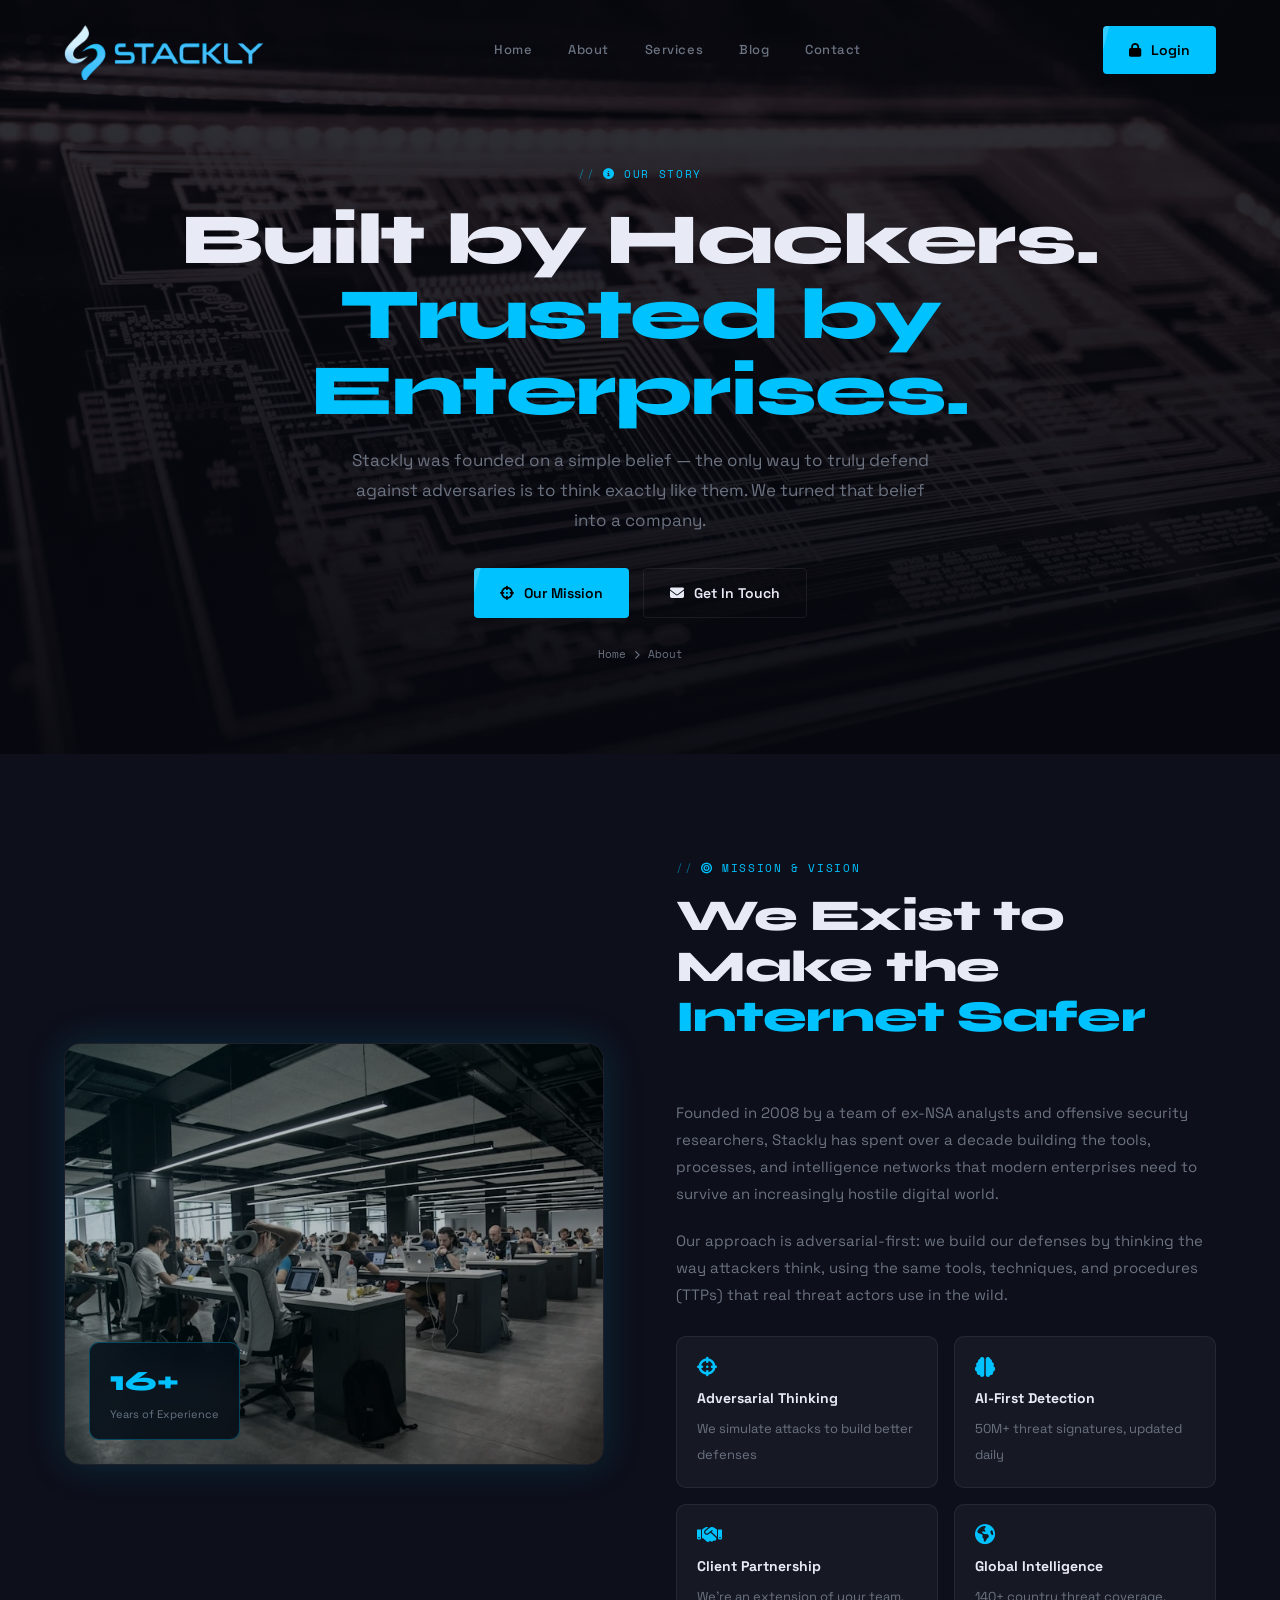
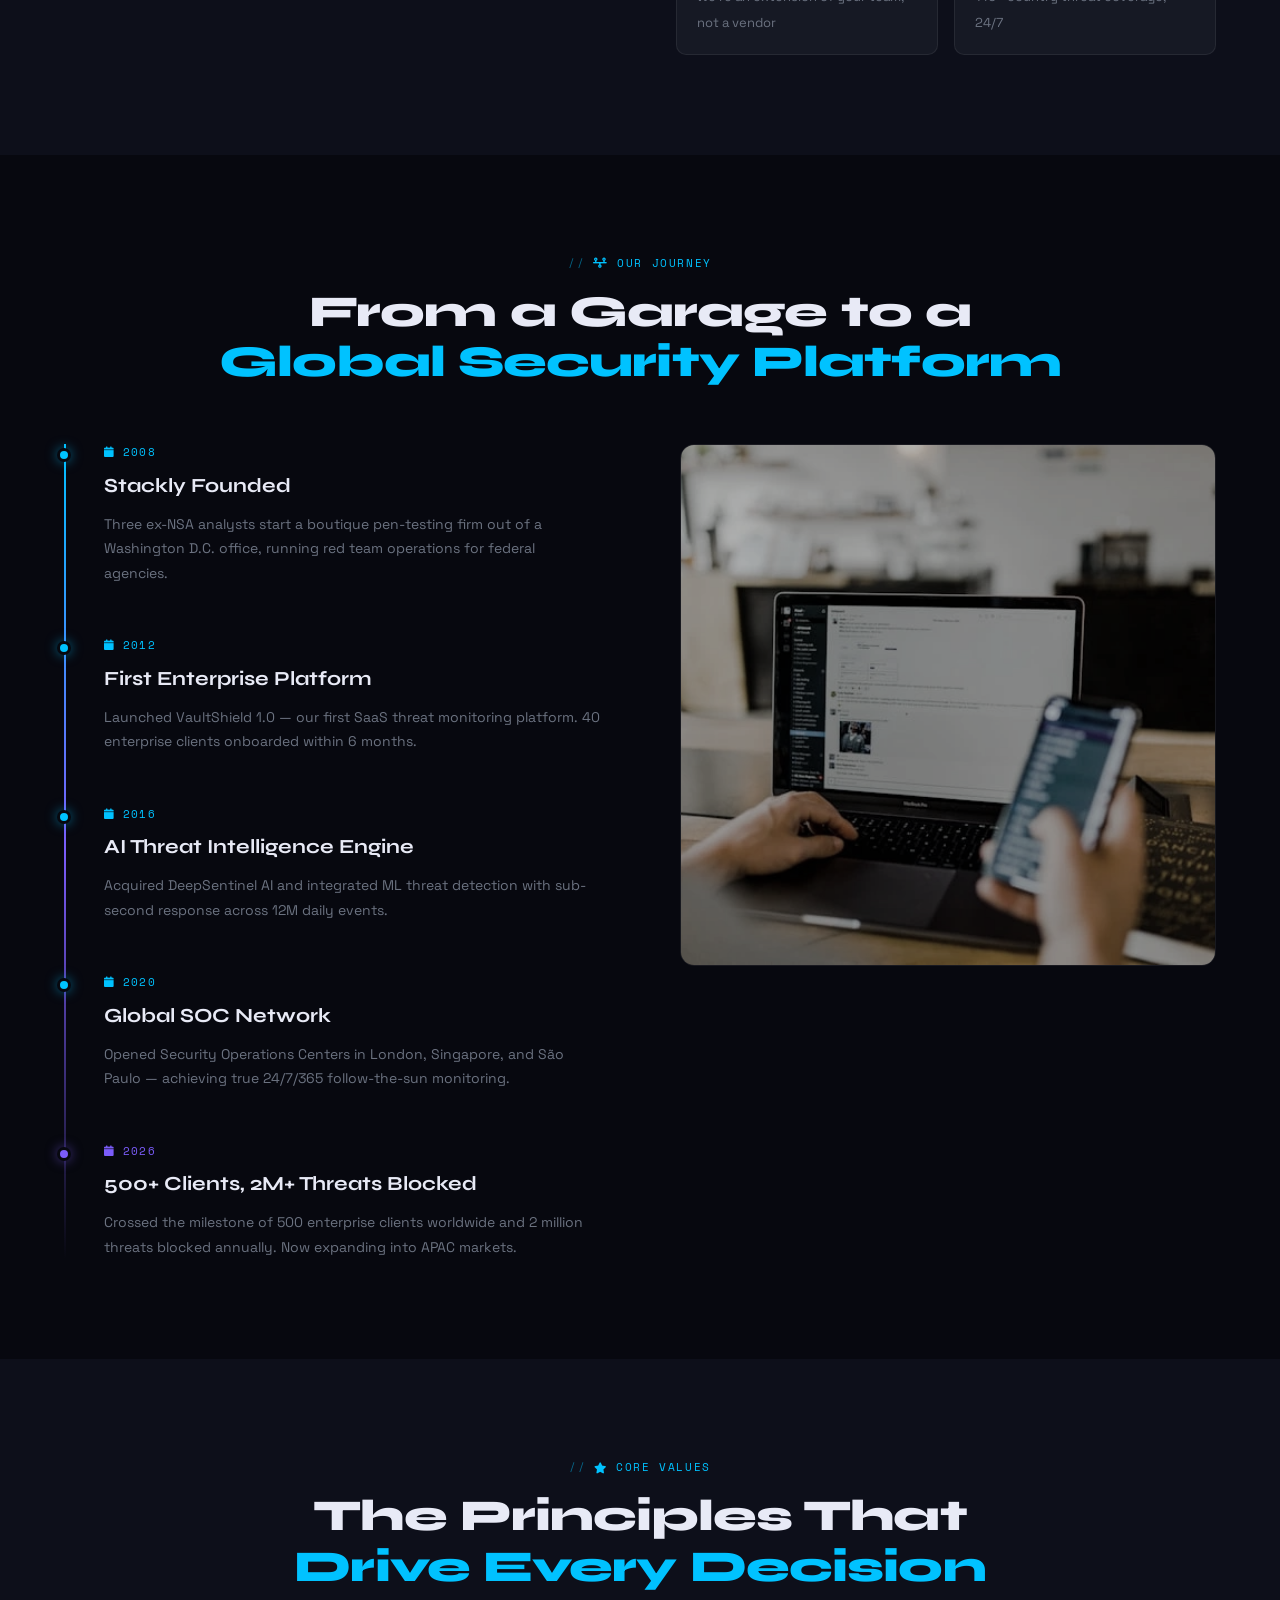
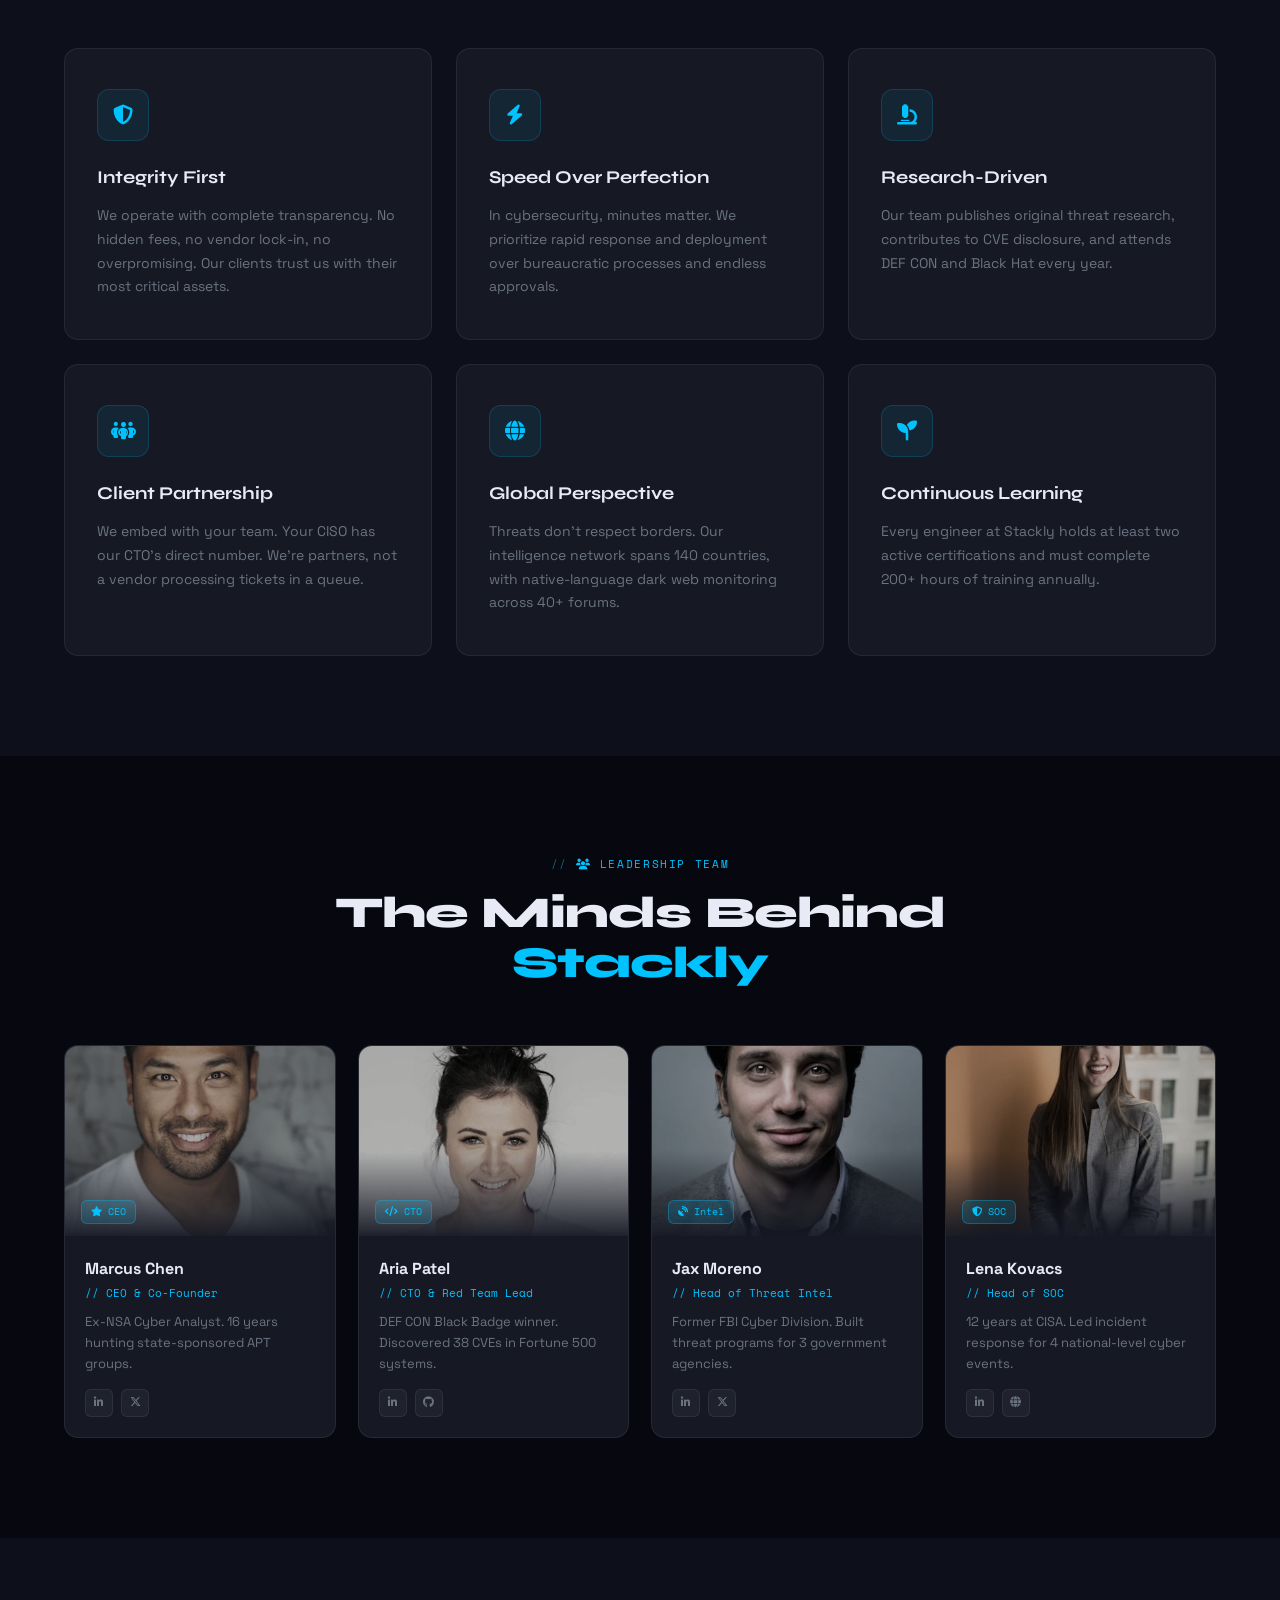
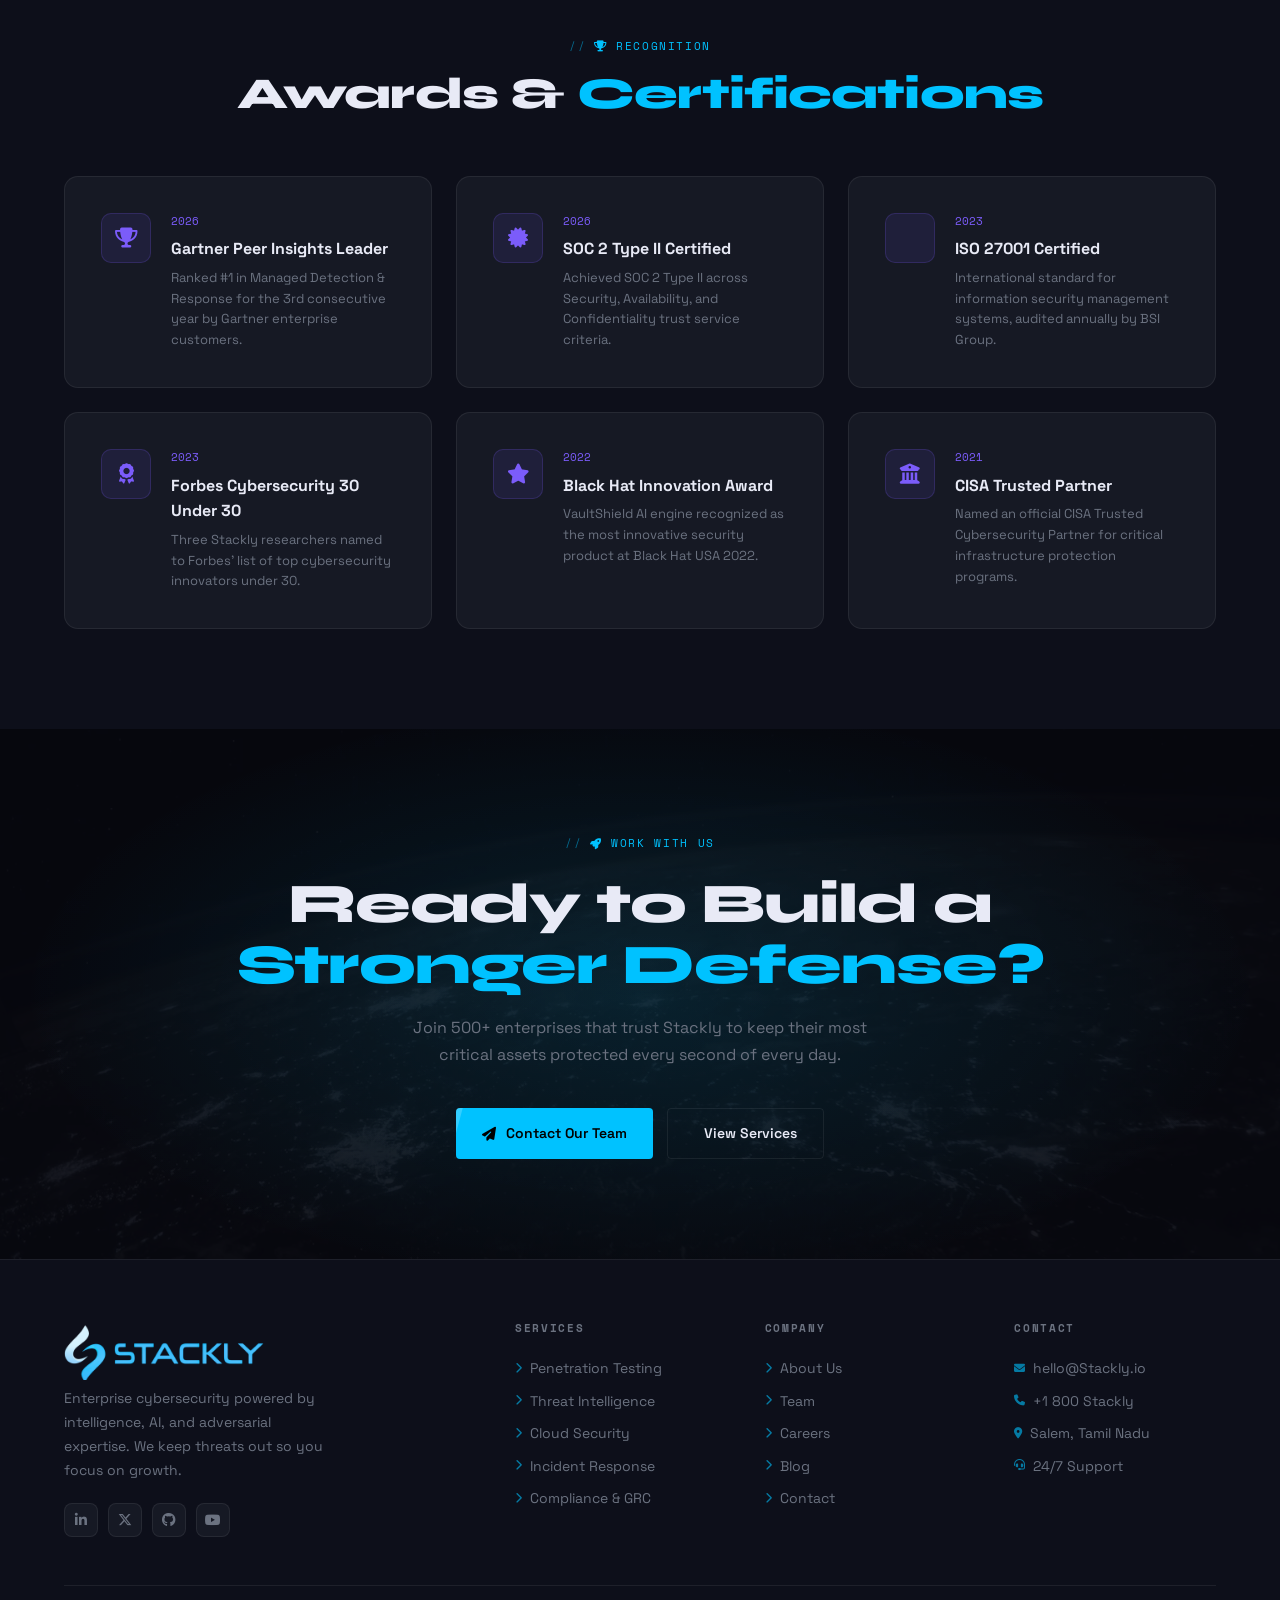
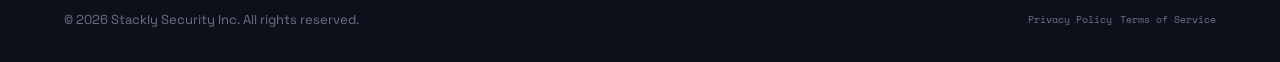
==== commit 528c4593: "completed" ====
--- a/about.html
+++ b/about.html
@@ -49,7 +49,7 @@
 
   <!-- 1: HERO -->
   <section class="page-hero">
-    <div class="ph-bg"><img src="https://images.unsplash.com/photo-1550751827-4bd374c3f58b?w=1600&q=80&auto=format"
+    <div class="ph-bg"><img src="./src/cyber about img/image2-compressed.webp"
         alt="bg"></div>
     <div class="container">
       <div class="ph-inner reveal">
@@ -72,7 +72,7 @@
     <div class="container">
       <div class="mission-grid">
         <div class="mission-img reveal-left">
-          <img src="https://images.unsplash.com/photo-1504384308090-c894fdcc538d?w=800&q=80&auto=format"
+          <img src="./src/cyber about img/image3-compressed.webp"
             alt="SOC Operations Center">
           <div class="mission-badge">
             <div class="mb-num">16+</div>
@@ -153,7 +153,7 @@
           </div>
         </div>
         <div class="story-img reveal-right">
-          <img src="https://images.unsplash.com/photo-1563986768609-322da13575f3?w=700&q=80&auto=format"
+          <img src="./src/cyber about img/image4-compressed.webp"
             alt="Stackly Operations">
         </div>
       </div>
@@ -218,7 +218,7 @@
       <div class="team-grid">
         <div class="team-card reveal d1">
           <div class="tc-avatar"><img
-              src="https://images.unsplash.com/photo-1507003211169-0a1dd7228f2d?w=400&q=80&auto=format&fit=crop"
+              src="./src/cyber about img/image5-compressed.webp"
               alt="Marcus Chen">
             <div class="tc-badge"><i class="fa-solid fa-star"></i> CEO</div>
           </div>
@@ -232,7 +232,7 @@
         </div>
         <div class="team-card reveal d2">
           <div class="tc-avatar"><img
-              src="https://images.unsplash.com/photo-1580489944761-15a19d654956?w=400&q=80&auto=format&fit=crop"
+              src="./src/cyber about img/image6-compressed.webp"
               alt="Aria Patel">
             <div class="tc-badge"><i class="fa-solid fa-code"></i> CTO</div>
           </div>
@@ -246,7 +246,7 @@
         </div>
         <div class="team-card reveal d3">
           <div class="tc-avatar"><img
-              src="https://images.unsplash.com/photo-1500648767791-00dcc994a43e?w=400&q=80&auto=format&fit=crop"
+              src="./src/cyber about img/image7-compressed.webp"
               alt="Jax Moreno">
             <div class="tc-badge"><i class="fa-solid fa-satellite-dish"></i> Intel</div>
           </div>
@@ -260,7 +260,7 @@
         </div>
         <div class="team-card reveal d4">
           <div class="tc-avatar"><img
-              src="https://images.unsplash.com/photo-1573496359142-b8d87734a5a2?w=400&q=80&auto=format&fit=crop"
+              src="./src/cyber about img/image8-compressed.webp"
               alt="Lena Kovacs">
             <div class="tc-badge"><i class="fa-solid fa-shield-halved"></i> SOC</div>
           </div>
@@ -344,7 +344,7 @@
 
   <section id="cta-about" style="padding:100px 0;position:relative;overflow:hidden;">
     <div class="cta-bg-img"><img
-        src="https://images.unsplash.com/photo-1451187580459-43490279c0fa?w=1600&q=80&auto=format" alt="">
+        src="./src/cyber about img/image9-compressed.webp" alt="">
       <div
         style="position:absolute;inset:0;background:radial-gradient(ellipse 70% 80% at 50% 50%,rgba(0,194,255,.07) 0%,transparent 70%);">
       </div>
--- a/about.css
+++ b/about.css
@@ -142,7 +142,7 @@
     width: 100%;
     height: 100%;
     object-fit: cover;
-    opacity: .1;
+    opacity: .9;
     filter: saturate(.3) hue-rotate(180deg);
 }
 
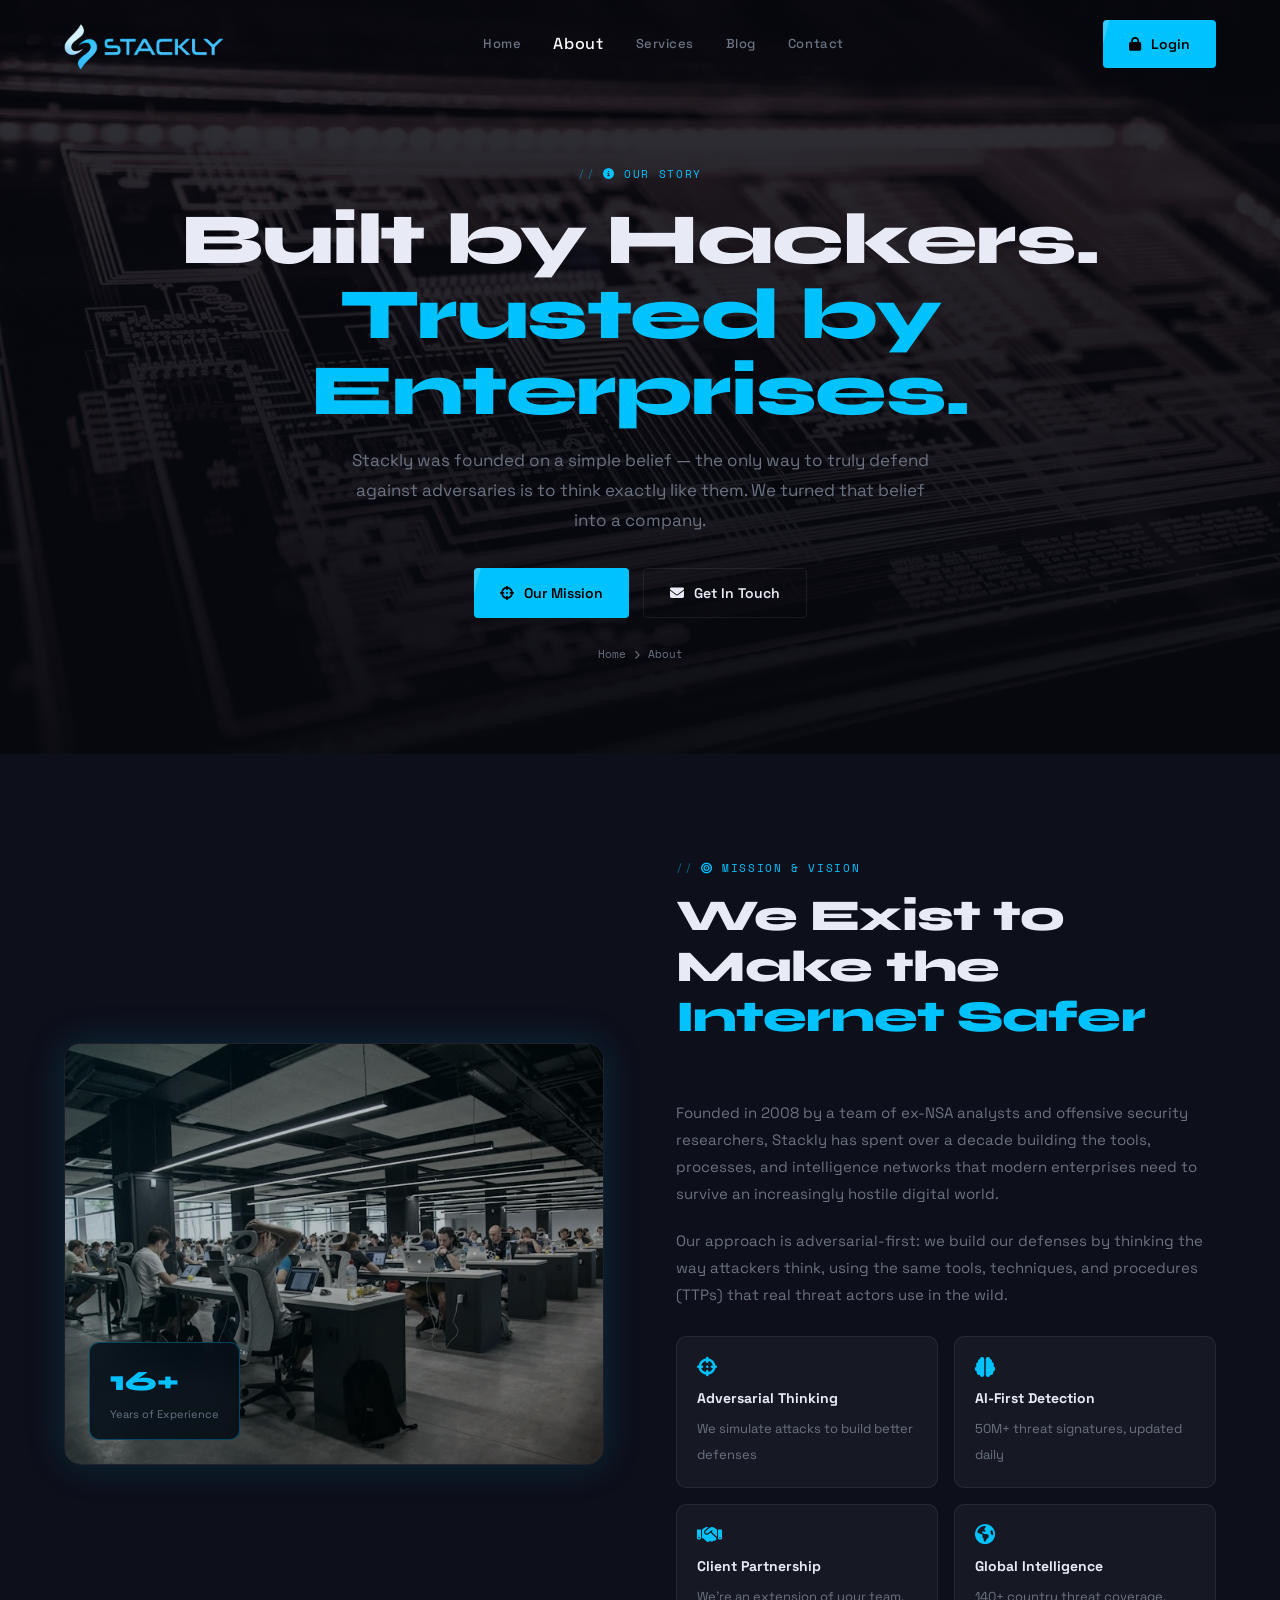
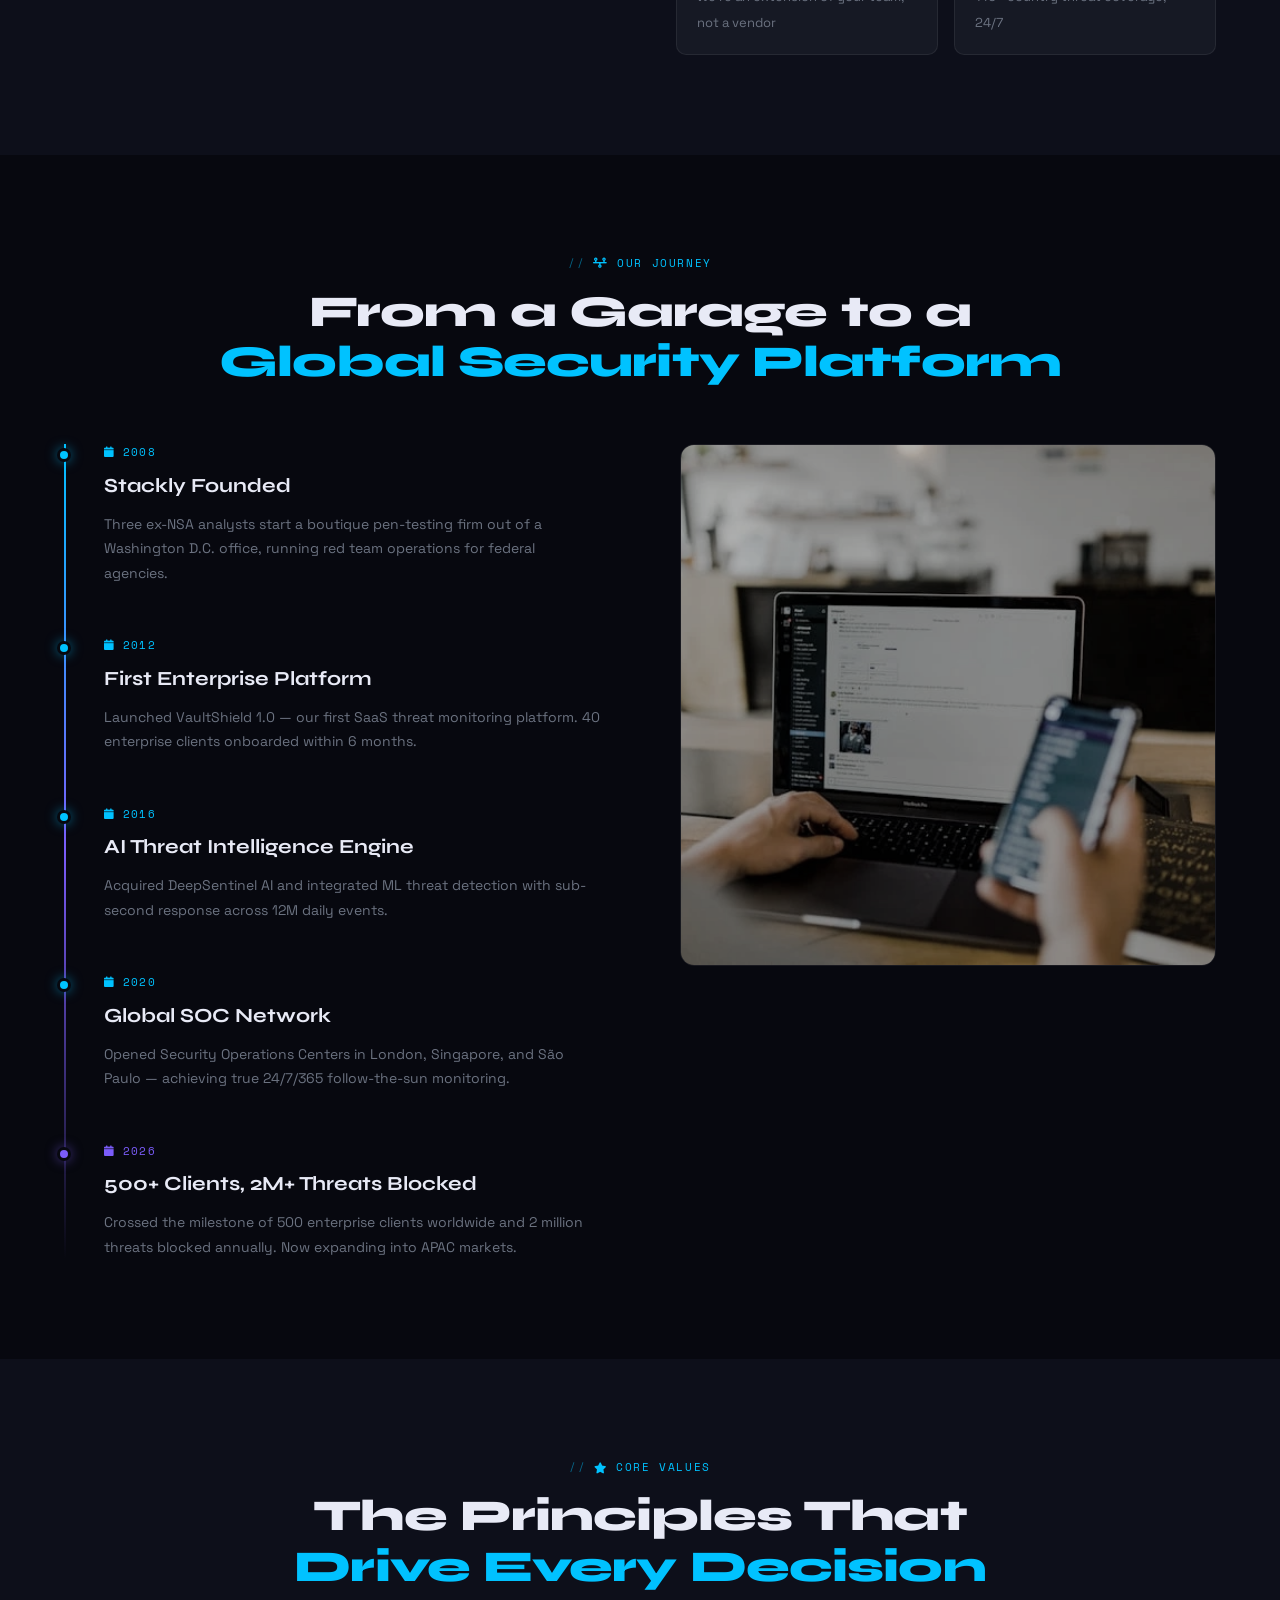
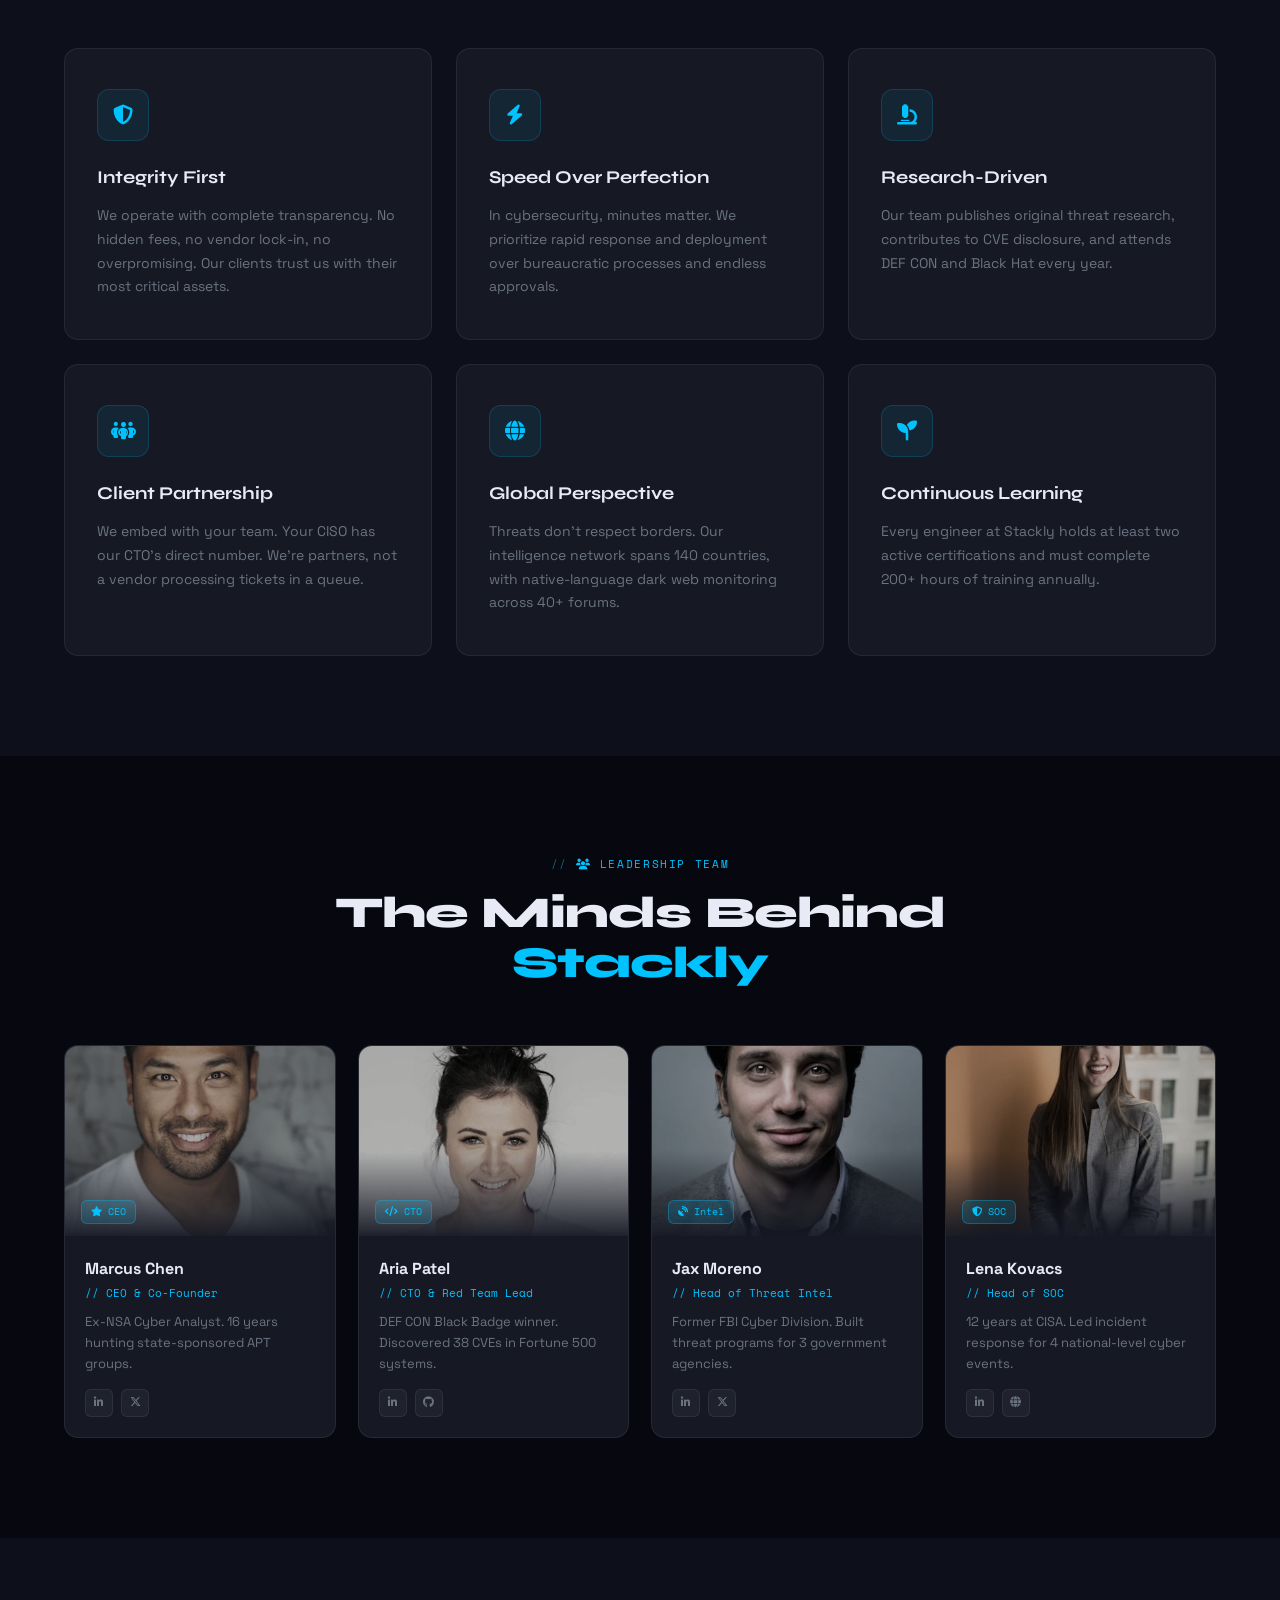
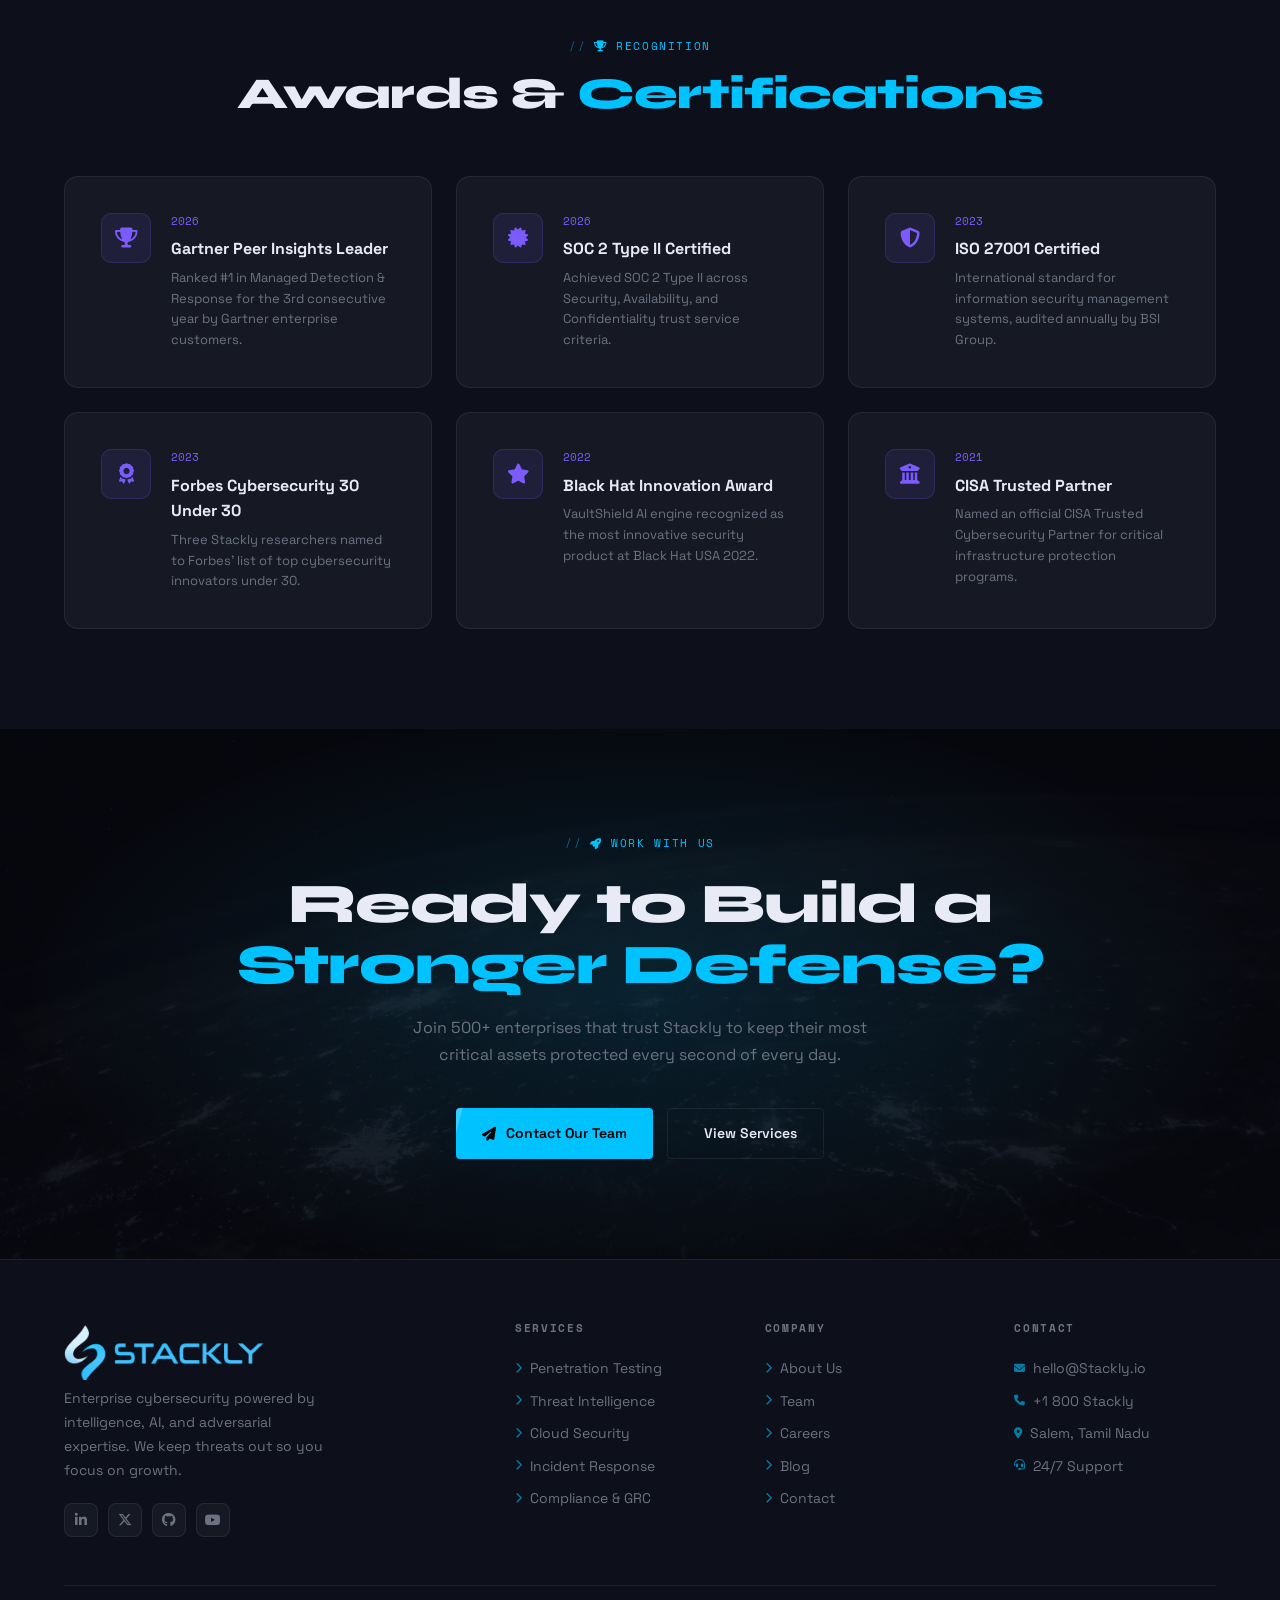
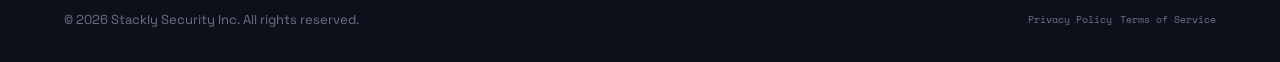
==== commit 91e0ffa5: "completed" ====
--- a/about.html
+++ b/about.html
@@ -15,42 +15,41 @@
 </head>
 
 <body>
-  
-<!-- ═══ NAV ═══ -->
-<nav id="navbar">
-  <div class="container">
-    <div class="nav-inner">
-      <a href="./index.html" class="logo">
-         <img src="./src/Untitled design-compressed.webp" alt="">
+
+  <!-- ═══ NAV ═══ -->
+  <nav id="navbar">
+    <div class="container">
+      <div class="nav-inner">
+        <a href="./index.html" class="logo">
+          <img src="./src/Untitled design-compressed.webp" alt="">
         </a>
-      <ul class="nav-links">
-        <a href="./index.html">Home</a>
-        <a href="./about.html">About</a>
-        <a href="./service.html">Services</a>
-        <a href="./blog.html">Blog</a>
-       <a href="./contact.html">Contact</a>
-       
-      </ul>
-      <a href="./login.html" class="btn btn-primary nav-cta"><i class="fa-solid fa-lock"></i>Login</a>
-      <button class="hamburger" id="hamburger"><span></span><span></span><span></span></button>
-    </div>
+        <ul class="nav-links">
+          <a href="./index.html">Home</a>
+          <a href="./about.html "class="active">About</a>
+          <a href="./service.html">Services</a>
+          <a href="./blog.html">Blog</a>
+          <a href="./contact.html">Contact</a>
+
+        </ul>
+        <a href="./login.html" class="btn btn-primary nav-cta"><i class="fa-solid fa-lock"></i>Login</a>
+        <button class="hamburger" id="hamburger"><span></span><span></span><span></span></button>
+      </div>
+    </div>
+  </nav>
+
+  <!-- Mobile Menu -->
+  <div class="mobile-menu" id="mobileMenu">
+    <a href="./index.html">Home</a>
+    <a href="./about.html "class="active">About</a>
+    <a href="./service.html">Services</a>
+    <a href="./blog.html">Blog</a>
+    <a href="./contact.html">Contact</a>
+    <a href="./login.html" class="btn btn-primary"><i class="fa-solid fa-lock"></i>Login</a>
   </div>
-</nav>
-
-<!-- Mobile Menu -->
-<div class="mobile-menu" id="mobileMenu">
-  <a href="./index.html">Home</a>
-       <a href="./about.html">About</a>
-      <a href="./service.html">Services</a>
-        <a href="./blog.html">Blog</a>
-        <a href="./contact.html">Contact</a>
-  <a href="./login.html" class="btn btn-primary"><i class="fa-solid fa-lock"></i>Login</a>
-</div>
 
   <!-- 1: HERO -->
   <section class="page-hero">
-    <div class="ph-bg"><img src="./src/cyber about img/image2-compressed.webp"
-        alt="bg"></div>
+    <div class="ph-bg"><img src="./src/cyber about img/image2-compressed.webp" alt="bg"></div>
     <div class="container">
       <div class="ph-inner reveal">
         <span class="tag"><i class="fa-solid fa-circle-info"></i> Our Story</span>
@@ -72,8 +71,7 @@
     <div class="container">
       <div class="mission-grid">
         <div class="mission-img reveal-left">
-          <img src="./src/cyber about img/image3-compressed.webp"
-            alt="SOC Operations Center">
+          <img src="./src/cyber about img/image3-compressed.webp" alt="SOC Operations Center">
           <div class="mission-badge">
             <div class="mb-num">16+</div>
             <div class="mb-label">Years of Experience</div>
@@ -153,8 +151,7 @@
           </div>
         </div>
         <div class="story-img reveal-right">
-          <img src="./src/cyber about img/image4-compressed.webp"
-            alt="Stackly Operations">
+          <img src="./src/cyber about img/image4-compressed.webp" alt="Stackly Operations">
         </div>
       </div>
     </div>
@@ -217,59 +214,51 @@
       </div>
       <div class="team-grid">
         <div class="team-card reveal d1">
-          <div class="tc-avatar"><img
-              src="./src/cyber about img/image5-compressed.webp"
-              alt="Marcus Chen">
+          <div class="tc-avatar"><img src="./src/cyber about img/image5-compressed.webp" alt="Marcus Chen">
             <div class="tc-badge"><i class="fa-solid fa-star"></i> CEO</div>
           </div>
           <div class="tc-info">
             <div class="tc-name">Marcus Chen</div>
             <div class="tc-role">// CEO & Co-Founder</div>
             <p class="tc-bio">Ex-NSA Cyber Analyst. 16 years hunting state-sponsored APT groups.</p>
-            <div class="tc-socials"><a href="./404.html"><i class="fa-brands fa-linkedin-in"></i></a><a href="./404.html"><i
-                  class="fa-brands fa-x-twitter"></i></a></div>
+            <div class="tc-socials"><a href="./404.html"><i class="fa-brands fa-linkedin-in"></i></a><a
+                href="./404.html"><i class="fa-brands fa-x-twitter"></i></a></div>
           </div>
         </div>
         <div class="team-card reveal d2">
-          <div class="tc-avatar"><img
-              src="./src/cyber about img/image6-compressed.webp"
-              alt="Aria Patel">
+          <div class="tc-avatar"><img src="./src/cyber about img/image6-compressed.webp" alt="Aria Patel">
             <div class="tc-badge"><i class="fa-solid fa-code"></i> CTO</div>
           </div>
           <div class="tc-info">
             <div class="tc-name">Aria Patel</div>
             <div class="tc-role">// CTO & Red Team Lead</div>
             <p class="tc-bio">DEF CON Black Badge winner. Discovered 38 CVEs in Fortune 500 systems.</p>
-            <div class="tc-socials"><a href="./404.html"><i class="fa-brands fa-linkedin-in"></i></a><a href="./404.html"><i
-                  class="fa-brands fa-github"></i></a></div>
+            <div class="tc-socials"><a href="./404.html"><i class="fa-brands fa-linkedin-in"></i></a><a
+                href="./404.html"><i class="fa-brands fa-github"></i></a></div>
           </div>
         </div>
         <div class="team-card reveal d3">
-          <div class="tc-avatar"><img
-              src="./src/cyber about img/image7-compressed.webp"
-              alt="Jax Moreno">
+          <div class="tc-avatar"><img src="./src/cyber about img/image7-compressed.webp" alt="Jax Moreno">
             <div class="tc-badge"><i class="fa-solid fa-satellite-dish"></i> Intel</div>
           </div>
           <div class="tc-info">
             <div class="tc-name">Jax Moreno</div>
             <div class="tc-role">// Head of Threat Intel</div>
             <p class="tc-bio">Former FBI Cyber Division. Built threat programs for 3 government agencies.</p>
-            <div class="tc-socials"><a href="./404.html"><i class="fa-brands fa-linkedin-in"></i></a><a href="./404.html"><i
-                  class="fa-brands fa-x-twitter"></i></a></div>
+            <div class="tc-socials"><a href="./404.html"><i class="fa-brands fa-linkedin-in"></i></a><a
+                href="./404.html"><i class="fa-brands fa-x-twitter"></i></a></div>
           </div>
         </div>
         <div class="team-card reveal d4">
-          <div class="tc-avatar"><img
-              src="./src/cyber about img/image8-compressed.webp"
-              alt="Lena Kovacs">
+          <div class="tc-avatar"><img src="./src/cyber about img/image8-compressed.webp" alt="Lena Kovacs">
             <div class="tc-badge"><i class="fa-solid fa-shield-halved"></i> SOC</div>
           </div>
           <div class="tc-info">
             <div class="tc-name">Lena Kovacs</div>
             <div class="tc-role">// Head of SOC</div>
             <p class="tc-bio">12 years at CISA. Led incident response for 4 national-level cyber events.</p>
-            <div class="tc-socials"><a href="./404.html"><i class="fa-brands fa-linkedin-in"></i></a><a href="./404.html"><i
-                  class="fa-solid fa-globe"></i></a></div>
+            <div class="tc-socials"><a href="./404.html"><i class="fa-brands fa-linkedin-in"></i></a><a
+                href="./404.html"><i class="fa-solid fa-globe"></i></a></div>
           </div>
         </div>
       </div>
@@ -303,7 +292,7 @@
           </div>
         </div>
         <div class="award-card reveal d3">
-          <div class="aw-icon"><i class="fa-solid fa-shield-check"></i></div>
+          <div class="aw-icon"><i class="fa-solid fa-shield-halved"></i></div>
           <div>
             <div class="aw-year">2023</div>
             <div class="aw-title">ISO 27001 Certified</div>
@@ -343,8 +332,7 @@
   </section>
 
   <section id="cta-about" style="padding:100px 0;position:relative;overflow:hidden;">
-    <div class="cta-bg-img"><img
-        src="./src/cyber about img/image9-compressed.webp" alt="">
+    <div class="cta-bg-img"><img src="./src/cyber about img/image9-compressed.webp" alt="">
       <div
         style="position:absolute;inset:0;background:radial-gradient(ellipse 70% 80% at 50% 50%,rgba(0,194,255,.07) 0%,transparent 70%);">
       </div>
@@ -363,70 +351,70 @@
     </div>
   </section>
 
-<!-- ═══ FOOTER ═══ -->
-<footer>
-  <div class="container">
-    <div class="footer-grid">
-      <div class="footer-brand">
-        <a href="./index.html" class="footer-logo">
-         <img src="./src/Untitled design-compressed.webp" alt="">
-        </a>
-        <p>Enterprise cybersecurity powered by intelligence, AI, and adversarial expertise. We keep threats out so you focus on growth.</p>
-        <div class="footer-socials">
-          <a href="./404.html"><i class="fa-brands fa-linkedin-in"></i></a>
-          <a href="./404.html"><i class="fa-brands fa-x-twitter"></i></a>
-          <a href="./404.html"><i class="fa-brands fa-github"></i></a>
-          <a href="./404.html"><i class="fa-brands fa-youtube"></i></a>
-        </div>
-      </div>
-      <div class="footer-col">
-        <h4>Services</h4>
-        <ul>
-          <li><a href="./404.html"><i class="fa-solid fa-chevron-right"></i> Penetration Testing</a></li>
-          <li><a href="./404.html"><i class="fa-solid fa-chevron-right"></i> Threat Intelligence</a></li>
-          <li><a href="./404.html"><i class="fa-solid fa-chevron-right"></i> Cloud Security</a></li>
-          <li><a href="./404.html"><i class="fa-solid fa-chevron-right"></i> Incident Response</a></li>
-          <li><a href="./404.html"><i class="fa-solid fa-chevron-right"></i> Compliance & GRC</a></li>
-        </ul>
-      </div>
-      <div class="footer-col">
-        <h4>Company</h4>
-        <ul>
-          <li><a href="./about.html"><i class="fa-solid fa-chevron-right"></i> About Us</a></li>
-          <li><a href="./index.html#team"><i class="fa-solid fa-chevron-right"></i> Team</a></li>
-          <li><a href="./404.html"><i class="fa-solid fa-chevron-right"></i> Careers</a></li>
-          <li><a href="./blog.html"><i class="fa-solid fa-chevron-right"></i> Blog</a></li>
-          <li><a href="./contact.html"><i class="fa-solid fa-chevron-right"></i> Contact</a></li>
-        </ul>
-      </div>
-      <div class="footer-col">
-        <h4>Contact</h4>
-        <ul>
-          <li><a href="./contact.html"><i class="fa-solid fa-envelope"></i> hello@Stackly.io</a></li>
-          <li><a href="./contact.html"><i class="fa-solid fa-phone"></i> +1 800 Stackly</a></li>
-          <li><a href="./contact.html"><i class="fa-solid fa-location-dot"></i> Salem, Tamil Nadu</a></li>
-          <li><a href="./contact.html"><i class="fa-solid fa-headset"></i> 24/7 Support</a></li>
-        </ul>
-      </div>
-    </div>
-    <div class="footer-bottom">
-      <div class="footer-copy">© 2026 Stackly Security Inc. All rights reserved.</div>
-      <div class="footer-mono"> <span ><a href="./404.html" style="text-decoration: none;color: #6B7280;">Privacy Policy</a></span>
-        <span><a href="./404.html" style="text-decoration: none;color: #6B7280;">Terms of Service</a></span>
-</div>
-    </div>
-  </div>
-</footer>
+  <!-- ═══ FOOTER ═══ -->
+  <footer>
+    <div class="container">
+      <div class="footer-grid">
+        <div class="footer-brand">
+          <a href="./index.html" class="footer-logo">
+            <img src="./src/Untitled design-compressed.webp" alt="">
+          </a>
+          <p>Enterprise cybersecurity powered by intelligence, AI, and adversarial expertise. We keep threats out so you
+            focus on growth.</p>
+          <div class="footer-socials">
+            <a href="./404.html"><i class="fa-brands fa-linkedin-in"></i></a>
+            <a href="./404.html"><i class="fa-brands fa-x-twitter"></i></a>
+            <a href="./404.html"><i class="fa-brands fa-github"></i></a>
+            <a href="./404.html"><i class="fa-brands fa-youtube"></i></a>
+          </div>
+        </div>
+        <div class="footer-col">
+          <h4>Services</h4>
+          <ul>
+            <li><a href="./404.html"><i class="fa-solid fa-chevron-right"></i> Penetration Testing</a></li>
+            <li><a href="./404.html"><i class="fa-solid fa-chevron-right"></i> Threat Intelligence</a></li>
+            <li><a href="./404.html"><i class="fa-solid fa-chevron-right"></i> Cloud Security</a></li>
+            <li><a href="./404.html"><i class="fa-solid fa-chevron-right"></i> Incident Response</a></li>
+            <li><a href="./404.html"><i class="fa-solid fa-chevron-right"></i> Compliance & GRC</a></li>
+          </ul>
+        </div>
+        <div class="footer-col">
+          <h4>Company</h4>
+          <ul>
+            <li><a href="./about.html"><i class="fa-solid fa-chevron-right"></i> About Us</a></li>
+            <li><a href="./index.html#team"><i class="fa-solid fa-chevron-right"></i> Team</a></li>
+            <li><a href="./404.html"><i class="fa-solid fa-chevron-right"></i> Careers</a></li>
+            <li><a href="./blog.html"><i class="fa-solid fa-chevron-right"></i> Blog</a></li>
+            <li><a href="./contact.html"><i class="fa-solid fa-chevron-right"></i> Contact</a></li>
+          </ul>
+        </div>
+        <div class="footer-col">
+          <h4>Contact</h4>
+          <ul>
+            <li><a href="./contact.html"><i class="fa-solid fa-envelope"></i> hello@Stackly.io</a></li>
+            <li><a href="./contact.html"><i class="fa-solid fa-phone"></i> +1 800 Stackly</a></li>
+            <li><a href="./contact.html"><i class="fa-solid fa-location-dot"></i> Salem, Tamil Nadu</a></li>
+            <li><a href="./contact.html"><i class="fa-solid fa-headset"></i> 24/7 Support</a></li>
+          </ul>
+        </div>
+      </div>
+      <div class="footer-bottom">
+        <div class="footer-copy">© 2026 Stackly Security Inc. All rights reserved.</div>
+        <div class="footer-mono"> <span><a href="./404.html" style="text-decoration: none;color: #6B7280;">Privacy
+              Policy</a></span>
+          <span><a href="./404.html" style="text-decoration: none;color: #6B7280;">Terms of Service</a></span>
+        </div>
+      </div>
+    </div>
+  </footer>
 
   <script>
-    window.addEventListener('scroll', () => document.getElementById('navbar').classList.toggle('scrolled', scrollY > 60));
-    const hb = document.getElementById('hamburger'), mm = document.getElementById('mobileMenu');
-    hb.addEventListener('click', () => { hb.classList.toggle('open'); const o = hb.classList.contains('open'); mm.classList.toggle('open', o); mm.style.display = o ? 'flex' : 'none'; });
-    document.querySelectorAll('.menu-link,.mobile-menu .btn').forEach(l => l.addEventListener('click', () => { hb.classList.remove('open'); mm.classList.remove('open'); mm.style.display = 'none'; }));
+  
     const obs = new IntersectionObserver(e => e.forEach(x => { if (x.isIntersecting) x.target.classList.add('visible'); }), { threshold: .1 });
     document.querySelectorAll('.reveal,.reveal-left,.reveal-right').forEach(el => obs.observe(el));
     document.querySelectorAll('a[href^="#"]').forEach(a => a.addEventListener('click', e => { const t = document.querySelector(a.getAttribute('href')); if (t) { e.preventDefault(); t.scrollIntoView({ behavior: 'smooth', block: 'start' }); } }));
   </script>
+  <script src="nav.js"></script>
 </body>
 
 </html>
--- a/nav.css
+++ b/nav.css
@@ -1,147 +1,124 @@
 
-/* ─── NAV ─────────────────────────────────────────────────── */
+/* ─── NAV ─── */
 nav {
-    position: fixed;
-    top: 0;
-    left: 0;
-    right: 0;
-    z-index: 1000;
-    padding: 20px 0;
-    transition: all 0.4s ease;
+  position: fixed;
+  top: 0; left: 0; right: 0;
+  z-index: 1000;
+  padding: 18px 0;
+  transition: all .4s;
 }
-
 nav.scrolled {
-    background: rgba(7, 8, 15, 0.95);
-    backdrop-filter: blur(20px);
-    padding: 14px 0;
-    border-bottom: 1px solid var(--border);
+  background: rgba(7,8,15,.96);
+  backdrop-filter: blur(20px);
+  padding: 12px 0;
+  border-bottom: 1px solid var(--border);
 }
-
 .nav-inner {
-    display: flex;
-    align-items: center;
-    justify-content: space-between;
-    gap: 24px;
+  display: flex;
+  align-items: center;
+  justify-content: space-between;
+  gap: 20px;
 }
-
-
 .logo {
-    width: 200px;
-    height: 60px;
-
+  width: 160px;
+  height: 52px;
+  flex-shrink: 0;
 }
-.logo img{
-    width: 100%;
-    height: 100%;
-    object-fit: cover;
-}
+.logo img { width:100%; height:100%; object-fit:cover; }
 
 .nav-links {
-    display: flex;
-    align-items: center;
-    gap: 36px;
-    list-style: none;
+  display: flex;
+  align-items: center;
+  gap: 32px;
+  list-style: none;
 }
+.nav-links a {
+  font-size: 13px;
+  font-weight: 500;
+  color: var(--muted);
+  text-decoration: none;
+  letter-spacing: .04em;
+  transition: color .2s;
+  position: relative;
+}
+.nav-links a::after {
+  content:'';
+  position: absolute;
+  bottom: -4px; left: 0;
+  width: 0; height: 1px;
+  background: var(--accent);
+  transition: width .3s;
+}
+.nav-links a:hover { color:var(--text); }
+.nav-links a:hover::after { width:100%; }
+.nav-links .active{
+    color: white;
+    font-size: 16px;
+}
+/* ─── HAMBURGER ─── */
+.hamburger {
+  display: none;
+  flex-direction: column;
+  gap: 5px;
+  cursor: pointer;
+  padding: 6px;
+  background: none;
+  border: none;
+  flex-shrink: 0;
+  z-index: 1001;
+}
+.hamburger span {
+  display: block;
+  width: 24px; height: 2px;
+  background: var(--text);
+  border-radius: 2px;
+  transition: all .3s;
+}
+.hamburger.open span:nth-child(1) { transform:translateY(7px) rotate(45deg); }
+.hamburger.open span:nth-child(2) { opacity:0; transform:scaleX(0); }
+.hamburger.open span:nth-child(3) { transform:translateY(-7px) rotate(-45deg); }
 
-.nav-links a {
-    font-size: 13px;
-    font-weight: 500;
-    color: var(--muted);
-    text-decoration: none;
-    letter-spacing: 0.04em;
-    transition: color 0.2s;
-    position: relative;
+/* ─── MOBILE MENU ─── */
+/*
+  KEY FIX: display:none by default. Only becomes display:flex
+  when .open is added by JS. No partial-open state.
+  pointer-events:none when closed prevents invisible blocking.
+*/
+.mobile-menu {
+  position: fixed;
+  inset: 0;                         /* full viewport */
+  background: rgba(7,8,15,.98);
+  backdrop-filter: blur(24px);
+  -webkit-backdrop-filter: blur(24px);
+  z-index: 999;
+  flex-direction: column;
+  align-items: center;
+  justify-content: center;
+  gap: 28px;
+  /* Hidden state */
+  display: flex;                    /* keep flex for layout when open */
+  opacity: 0;
+  pointer-events: none;             /* invisible & unclickable when closed */
+  transition: opacity .3s ease;
 }
-
-.nav-links a::after {
-    content: '';
-    position: absolute;
-    bottom: -4px;
-    left: 0;
-    width: 0;
-    height: 1px;
-    background: var(--accent);
-    transition: width 0.3s ease;
+.mobile-menu.open {
+  opacity: 1;
+  pointer-events: all;              /* clickable when open */
 }
-
-.nav-links a:hover {
-    color: var(--text);
+.mobile-menu a {
+  font-family: var(--display);
+  font-size: clamp(22px, 6vw, 30px);
+  font-weight: 700;
+  color: var(--muted);
+  text-decoration: none;
+  transition: color .2s;
+  letter-spacing: .05em;
 }
-
-.nav-links a:hover::after {
-    width: 100%;
-}
-
-.nav-cta {
-    margin-left: 12px;
-}
-
-.hamburger {
-    display: none;
-    flex-direction: column;
-    gap: 5px;
-    cursor: pointer;
-    padding: 4px;
-    z-index: 1001;
-    background: none;
-    border: none;
-}
-
-.hamburger span {
-    display: block;
-    width: 24px;
-    height: 2px;
-    background: var(--text);
-    border-radius: 2px;
-    transition: all 0.3s ease;
-}
-
-.hamburger.open span:nth-child(1) {
-    transform: translateY(7px) rotate(45deg);
-}
-
-.hamburger.open span:nth-child(2) {
-    opacity: 0;
-    transform: scaleX(0);
-}
-
-.hamburger.open span:nth-child(3) {
-    transform: translateY(-7px) rotate(-45deg);
-}
-
-.mobile-menu {
-    display: none;
-    position: fixed;
-    inset: 0;
-        top: 20px;
-
-    background: rgba(7, 8, 15, 0.98);
-    backdrop-filter: blur(20px);
-    z-index: 999;
-    flex-direction: column;
-    align-items: center;
-    justify-content: center;
-    gap: 32px;
-    opacity: 0;
-    transition: opacity 0.3s ease;
-}
-
-.mobile-menu.open {
-    opacity: 1;
-}
-
-.mobile-menu a {
-    font-family: var(--display);
-    font-size: 28px;
-    font-weight: 700;
-    color: var(--muted);
-    text-decoration: none;
-    transition: color 0.2s;
-    letter-spacing: 0.05em;
-}
-
-.mobile-menu a:hover {
-    color: var(--accent);
+.mobile-menu a:hover { color:var(--accent); }
+.mobile-menu .btn {
+  margin-top: 8px;
+  font-size: 15px;
+  padding: 14px 32px;
 }
 @media(max-width:768px) {
     .logo {
